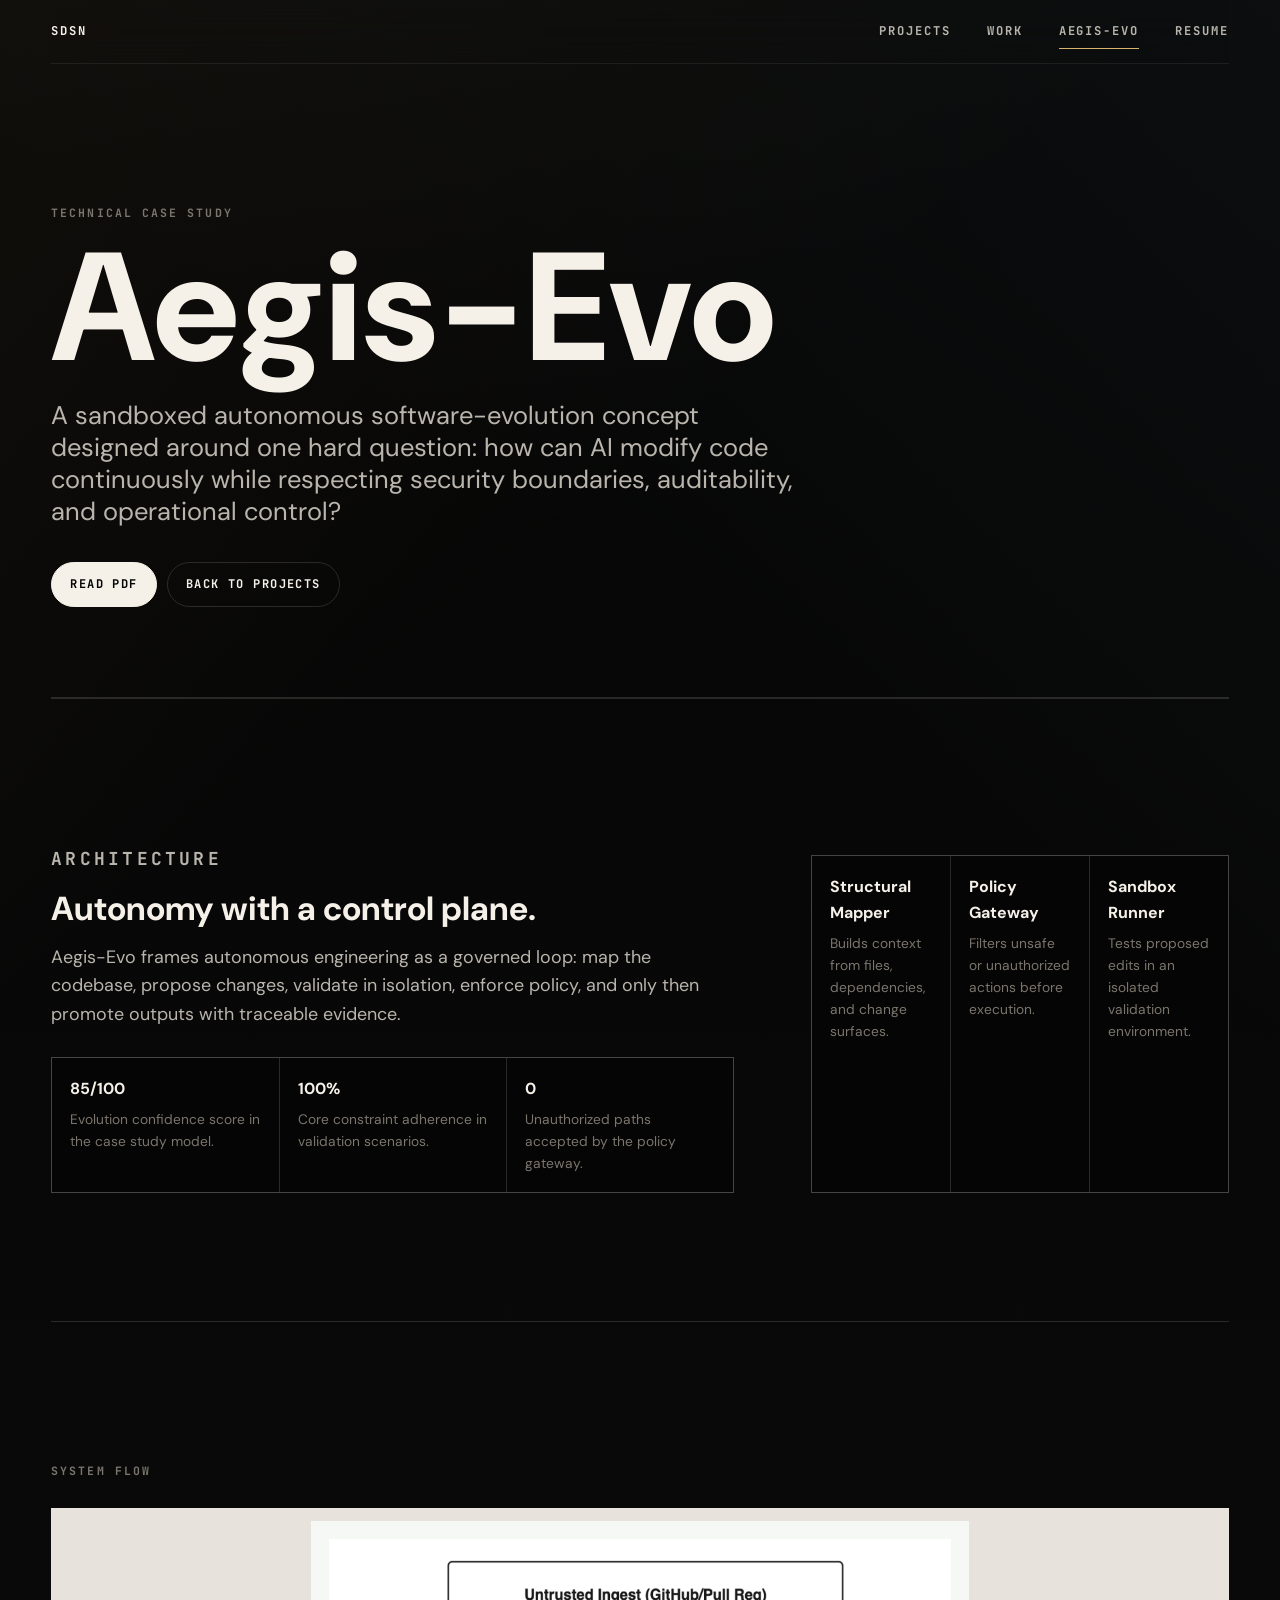
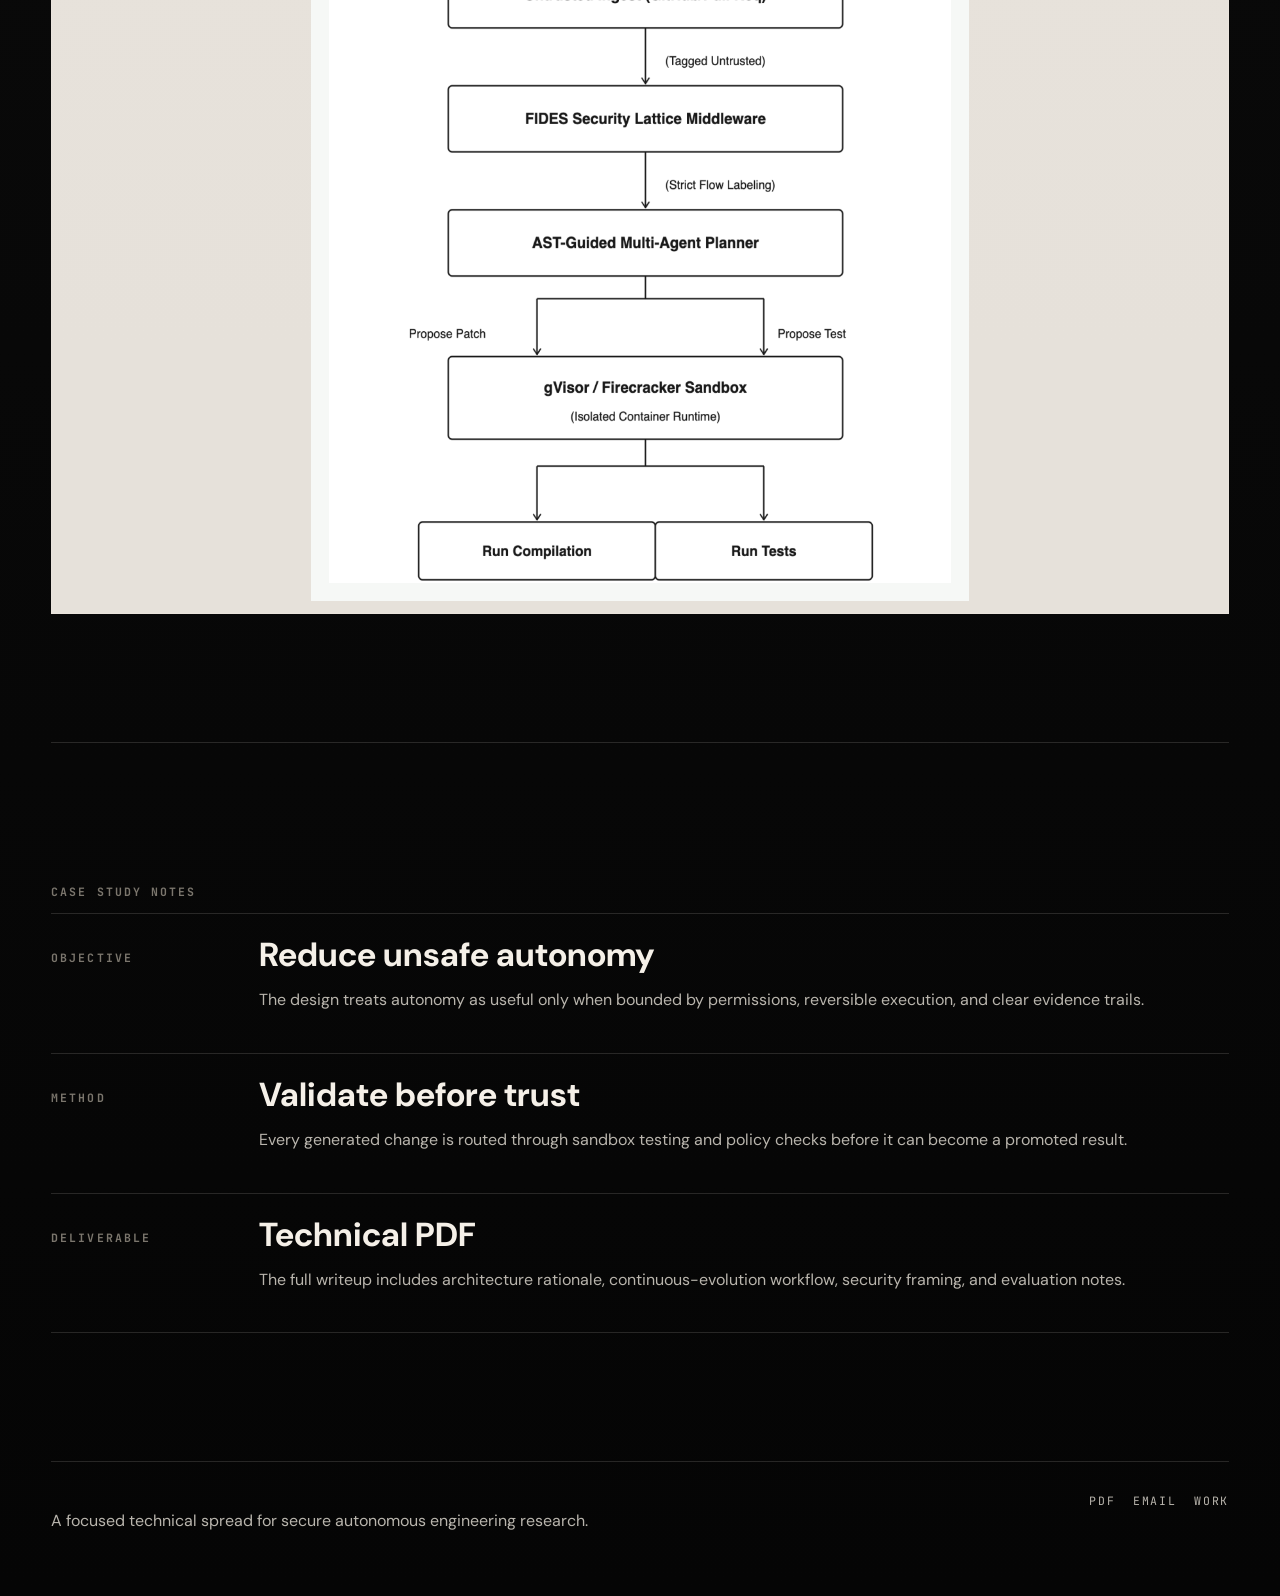
==== aegis-evo.html @ 5f1909ce "upgraded animations" ====
<!DOCTYPE html>
<html lang="en">
<head>
    <meta charset="UTF-8" />
    <meta name="viewport" content="width=device-width, initial-scale=1.0" />
    <title>Aegis-Evo | Sai Deepak Sharma Nadiminty</title>
    <meta name="description" content="Aegis-Evo technical case study by Sai Deepak Sharma Nadiminty." />
    <meta name="theme-color" content="#050505" />
    <link rel="preconnect" href="https://fonts.googleapis.com" />
    <link rel="preconnect" href="https://fonts.gstatic.com" crossorigin />
    <link href="https://fonts.googleapis.com/css2?family=DM+Sans:wght@400;500;600;700;800&amp;family=JetBrains+Mono:wght@400;600;700&amp;family=Playfair+Display:ital,wght@1,600&amp;display=swap" rel="stylesheet" />
    <link rel="stylesheet" href="styles.css?v=luxury-multipage-28" />
    <noscript>
        <style>
            .luxury-reveal,
            .luxury-reveal [data-stagger] > *,
            .luxury-reveal .flowchart img,
            .page-hero .eyebrow,
            .page-hero h1,
            .page-hero .lede,
            .page-hero .action-row,
            .page-hero .github-link {
                opacity: 1 !important;
                transform: none !important;
            }
        </style>
    </noscript>
</head>
<body data-page="aegis-evo">
    <a class="skip-link" href="#main">Skip to content</a>
    <header class="site-header">
        <a class="brand" href="index.html" aria-label="SDSN home">SDSN</a>
        <button class="nav-toggle" type="button" aria-label="Open navigation" aria-expanded="false"><span></span></button>
        <nav class="site-nav" aria-label="Primary navigation">
            <a href="work.html">Projects</a>
            <a href="profile.html">Work</a>
            <a href="aegis-evo.html">Aegis-Evo</a>
            <a href="resume_new.pdf">Resume</a>
        </nav>
    </header>

    <main id="main">
        <section class="page-hero luxury-reveal">
            <p class="eyebrow">Technical Case Study</p>
            <h1>Aegis-Evo</h1>
            <p class="lede">A sandboxed autonomous software-evolution concept designed around one hard question: how can AI modify code continuously while respecting security boundaries, auditability, and operational control?</p>
            <div class="action-row">
                <a class="button primary" href="aegis-evo-case-study.pdf">Read PDF</a>
                <a class="button" href="work.html">Back to Projects</a>
            </div>
        </section>

        <section class="page-section case-layout luxury-reveal">
            <div class="case-copy">
                <p class="section-kicker">Architecture</p>
                <h2>Autonomy with a control plane.</h2>
                <p>Aegis-Evo frames autonomous engineering as a governed loop: map the codebase, propose changes, validate in isolation, enforce policy, and only then promote outputs with traceable evidence.</p>
                <div class="metric-grid" aria-label="Case study metrics" data-stagger>
                    <div class="metric"><strong>85/100</strong><span>Evolution confidence score in the case study model.</span></div>
                    <div class="metric"><strong>100%</strong><span>Core constraint adherence in validation scenarios.</span></div>
                    <div class="metric"><strong>0</strong><span>Unauthorized paths accepted by the policy gateway.</span></div>
                </div>
            </div>
            <aside class="profile-grid" aria-label="Architecture modules" data-stagger>
                <div class="profile-card"><strong>Structural Mapper</strong><span>Builds context from files, dependencies, and change surfaces.</span></div>
                <div class="profile-card"><strong>Policy Gateway</strong><span>Filters unsafe or unauthorized actions before execution.</span></div>
                <div class="profile-card"><strong>Sandbox Runner</strong><span>Tests proposed edits in an isolated validation environment.</span></div>
            </aside>
        </section>

        <section class="page-section luxury-reveal" aria-labelledby="flow-heading">
            <p class="section-kicker" id="flow-heading">System Flow</p>
            <div class="flowchart">
                <img src="aegis-evo-flowchart.png" alt="Aegis-Evo architecture flowchart showing autonomous evolution and sandboxed security stages" loading="lazy" decoding="async" />
            </div>
        </section>

        <section class="page-section luxury-reveal">
            <p class="section-kicker">Case Study Notes</p>
            <div class="timeline" data-stagger>
                <article class="timeline-item">
                    <p class="meta">Objective</p>
                    <div>
                        <h3>Reduce unsafe autonomy</h3>
                        <p class="body-copy">The design treats autonomy as useful only when bounded by permissions, reversible execution, and clear evidence trails.</p>
                    </div>
                </article>
                <article class="timeline-item">
                    <p class="meta">Method</p>
                    <div>
                        <h3>Validate before trust</h3>
                        <p class="body-copy">Every generated change is routed through sandbox testing and policy checks before it can become a promoted result.</p>
                    </div>
                </article>
                <article class="timeline-item">
                    <p class="meta">Deliverable</p>
                    <div>
                        <h3>Technical PDF</h3>
                        <p class="body-copy">The full writeup includes architecture rationale, continuous-evolution workflow, security framing, and evaluation notes.</p>
                    </div>
                </article>
            </div>
        </section>
    </main>

    <footer class="site-footer luxury-reveal">
        <p>A focused technical spread for secure autonomous engineering research.</p>
        <div>
            <a href="aegis-evo-case-study.pdf">PDF</a>
            <a href="mailto:deepak.nadiminti@gmail.com">Email</a>
            <a href="profile.html">Work</a>
        </div>
    </footer>
    <script src="script.js?v=luxury-multipage-28"></script>
</body>
</html>
---- styles.css ----
:root {
    --black: #050505;
    --graphite: #151515;
    --graphite-2: #202020;
    --ivory: #f5f0e8;
    --platinum: #b9b5ad;
    --dim: #7b766d;
    --gold: #d7b56d;
    --blue: #8fb8c8;
    --line: rgba(245, 240, 232, 0.14);
    --line-soft: rgba(245, 240, 232, 0.08);
    --panel: rgba(245, 240, 232, 0.045);
    --max: 1240px;
    --serifless: "DM Sans", Inter, system-ui, -apple-system, BlinkMacSystemFont, "Segoe UI", sans-serif;
    --mono: "JetBrains Mono", "SFMono-Regular", Consolas, monospace;
    --quote: "Playfair Display", Georgia, "Times New Roman", serif;
    --ease-out: cubic-bezier(0.16, 1, 0.3, 1);
    --ease-inout: cubic-bezier(0.76, 0, 0.24, 1);
    --dur-fast: 0.2s;
    --dur-base: 0.45s;
    --dur-slow: 0.8s;
    --rise: 24px;
    --stagger: 70ms;
}

/* Cross-document page transitions: progressive enhancement, no delay elsewhere. */
@view-transition {
    navigation: auto;
}

@media (prefers-reduced-motion: no-preference) {
    ::view-transition-old(root) {
        animation: vt-out 0.16s ease both;
    }

    ::view-transition-new(root) {
        animation: vt-in 0.3s var(--ease-out) both;
    }

    .site-header {
        view-transition-name: site-header;
    }
}

@keyframes vt-out {
    to { opacity: 0; }
}

@keyframes vt-in {
    from { opacity: 0; transform: translateY(10px); }
    to { opacity: 1; transform: none; }
}

* {
    box-sizing: border-box;
}

html {
    scroll-behavior: smooth;
    background: var(--black);
}

body {
    margin: 0;
    min-height: 100vh;
    overflow-x: hidden;
    background:
        linear-gradient(140deg, rgba(215, 181, 109, 0.055) 0%, transparent 24%),
        linear-gradient(215deg, rgba(143, 184, 200, 0.05) 0%, transparent 26%),
        linear-gradient(180deg, #050505 0%, #090909 48%, #050505 100%);
    color: var(--ivory);
    font-family: var(--serifless);
    line-height: 1.6;
}

body::before {
    content: "";
    position: fixed;
    inset: 0;
    z-index: -1;
    background-image:
        repeating-linear-gradient(90deg, rgba(245, 240, 232, 0.018) 0 1px, transparent 1px 4px),
        repeating-linear-gradient(0deg, rgba(245, 240, 232, 0.012) 0 1px, transparent 1px 5px);
    opacity: 0.11;
    mix-blend-mode: screen;
}

a {
    color: inherit;
}

:focus-visible {
    outline: 1px solid rgba(215, 181, 109, 0.75);
    outline-offset: 3px;
}

img {
    display: block;
    max-width: 100%;
}

.home-copy,
.work-content,
.profile-copy,
.case-copy,
.minimal-list strong,
.home-note,
.lede,
.body-copy,
.project-summary {
    min-width: 0;
}

.skip-link {
    position: absolute;
    left: 24px;
    top: -80px;
    z-index: 20;
    padding: 10px 14px;
    border: 1px solid var(--line);
    background: var(--ivory);
    color: var(--black);
    text-decoration: none;
}

.skip-link:focus {
    top: 18px;
}

.intro {
    position: fixed;
    inset: 0;
    z-index: 100;
    display: grid;
    place-items: center;
    background: #030303;
    pointer-events: none;
    overflow: hidden;
    opacity: 1;
    clip-path: inset(0 0 0 0);
    transition: clip-path 0.82s var(--ease-inout), opacity 0.45s ease;
}

.intro::before {
    content: "";
    position: absolute;
    inset: 0;
    pointer-events: none;
    background:
        linear-gradient(90deg, transparent 0 18%, rgba(215, 181, 109, 0.08) 18.2%, transparent 18.5% 48%, rgba(245, 240, 232, 0.06) 48.2%, transparent 48.5%),
        linear-gradient(180deg, transparent, rgba(245, 240, 232, 0.035), transparent);
    transform: translateX(-18%);
    animation: intro-grid-scan 1.05s var(--ease-out) both;
}

body.intro-done .intro {
    clip-path: inset(0 0 100% 0);
    opacity: 0;
}

.intro-frame {
    display: grid;
    gap: 14px;
    place-items: center;
    width: min(560px, calc(100vw - 48px));
    padding: clamp(42px, 8vw, 78px);
    border: 1px solid rgba(245, 240, 232, 0.16);
    position: relative;
    opacity: 1;
    transform: translateY(0) scale(1);
    transition: opacity 0.45s ease, transform 0.65s var(--ease-out);
}

.intro-frame::before,
.intro-frame::after {
    content: "";
    position: absolute;
    inset: 18px;
    border: 1px solid rgba(215, 181, 109, 0.12);
}

.intro-frame::after {
    inset: auto 18px 18px;
    height: 1px;
    background: linear-gradient(90deg, transparent, var(--gold), transparent);
    animation: title-scan 0.8s ease forwards;
}

.intro-frame i {
    position: absolute;
    width: 7px;
    height: 7px;
    border: 1px solid rgba(215, 181, 109, 0.55);
    opacity: 0;
    animation: intro-tick 0.8s ease forwards;
}

.intro-frame i:nth-child(1) { left: 18px; top: 18px; animation-delay: 0.08s; }
.intro-frame i:nth-child(2) { right: 18px; top: 18px; animation-delay: 0.16s; }
.intro-frame i:nth-child(3) { right: 18px; bottom: 18px; animation-delay: 0.24s; }

.intro-frame span {
    font-family: var(--mono);
    font-size: clamp(3rem, 10vw, 7rem);
    font-weight: 700;
    letter-spacing: 0.24em;
    padding-left: 0.24em;
    line-height: 0.9;
    clip-path: inset(0 48% 0 48%);
    animation: title-open 0.75s var(--ease-out) forwards;
}

.intro-frame small {
    color: var(--dim);
    font-family: var(--mono);
    font-size: 0.68rem;
    letter-spacing: 0.22em;
}

@keyframes title-open {
    to { clip-path: inset(0 0 0 0); }
}

@keyframes title-scan {
    from { transform: scaleX(0); opacity: 0; }
    to { transform: scaleX(1); opacity: 1; }
}

@keyframes intro-grid-scan {
    from { opacity: 0; transform: translateX(-18%); }
    to { opacity: 1; transform: translateX(0); }
}

@keyframes intro-tick {
    0% { opacity: 0; transform: scale(0.5); }
    35%, 80% { opacity: 1; transform: scale(1); }
    100% { opacity: 0.38; }
}

.site-header {
    position: sticky;
    top: 0;
    z-index: 30;
    display: flex;
    align-items: center;
    justify-content: space-between;
    width: min(100% - 8vw, var(--max));
    margin: 0 auto;
    padding: 22px 0;
    border-bottom: 1px solid var(--line-soft);
    backdrop-filter: blur(18px);
}

.brand,
.site-nav a,
.nav-toggle {
    font-family: var(--mono);
    font-size: 0.76rem;
    font-weight: 700;
    letter-spacing: 0.16em;
    text-transform: uppercase;
    text-decoration: none;
}

.brand {
    color: var(--ivory);
}

.site-nav {
    display: flex;
    gap: clamp(18px, 3vw, 36px);
    align-items: center;
}

.site-nav a {
    color: var(--platinum);
    position: relative;
}

.site-nav a::after {
    content: "";
    position: absolute;
    left: 0;
    bottom: -8px;
    width: 0;
    height: 1px;
    background: var(--gold);
    transition: width 0.28s ease;
}

.site-nav a:hover::after,
.site-nav a[aria-current="page"]::after {
    width: 100%;
}

.nav-toggle {
    display: none;
    width: 42px;
    height: 42px;
    border: 1px solid var(--line);
    border-radius: 999px;
    background: transparent;
    color: var(--ivory);
}

.nav-toggle span,
.nav-toggle span::before,
.nav-toggle span::after {
    display: block;
    width: 16px;
    height: 1px;
    margin: 0 auto;
    background: currentColor;
    content: "";
    transition: transform 0.24s ease;
}

.nav-toggle span::before {
    transform: translateY(-6px);
}

.nav-toggle span::after {
    transform: translateY(5px);
}

body.nav-open .nav-toggle span {
    background: transparent;
}

body.nav-open .nav-toggle span::before {
    transform: rotate(45deg);
}

body.nav-open .nav-toggle span::after {
    transform: rotate(-45deg);
}

main {
    width: min(100% - 8vw, var(--max));
    margin: 0 auto;
}

.home-hero {
    min-height: calc(100vh - 88px);
    display: grid;
    grid-template-columns: minmax(0, 0.94fr) minmax(280px, 0.36fr);
    gap: clamp(42px, 8vw, 118px);
    align-items: center;
    padding: clamp(48px, 7vw, 96px) 0 clamp(58px, 8vw, 108px);
}

.eyebrow,
.section-kicker,
.meta,
.project-number,
.mini-label {
    color: var(--dim);
    font-family: var(--mono);
    font-size: 0.72rem;
    font-weight: 700;
    letter-spacing: 0.18em;
    text-transform: uppercase;
}

.home-copy h1,
.page-hero h1,
.section-heading h2,
.case-title {
    margin: 0;
    color: var(--ivory);
    font-weight: 800;
    letter-spacing: 0;
    line-height: 0.82;
}

.home-copy h1 {
    margin-top: clamp(24px, 4vw, 46px);
    font-size: clamp(4rem, 7.2vw, 6.75rem);
    max-width: 820px;
    overflow-wrap: normal;
    position: relative;
}

.home-copy h1 span {
    display: block;
}

.home-copy h1 .name-primary {
    color: var(--ivory);
}

.home-copy h1 .name-secondary {
    color: rgba(245, 240, 232, 0.72);
}

.home-copy h1::after {
    content: "";
    position: absolute;
    left: 0;
    bottom: -18px;
    width: min(220px, 42%);
    height: 1px;
    background: linear-gradient(90deg, var(--gold), transparent);
    transform: scaleX(0);
    transform-origin: left;
}

.home-position {
    max-width: 660px;
    margin: clamp(32px, 4vw, 48px) 0 0;
    color: var(--ivory);
    font-size: clamp(1.35rem, 2.3vw, 2.25rem);
    line-height: 1.12;
    letter-spacing: 0;
}

.signal-strip {
    width: min(100%, 680px);
    display: grid;
    grid-template-columns: repeat(3, minmax(0, 1fr));
    gap: 1px;
    margin-top: clamp(22px, 3vw, 32px);
    border: 1px solid var(--line);
    background: var(--line);
}

.signal-strip span {
    min-height: 52px;
    display: flex;
    align-items: center;
    padding: 13px 15px;
    color: var(--platinum);
    background: rgba(5, 5, 5, 0.84);
    font-family: var(--mono);
    font-size: 0.66rem;
    font-weight: 700;
    letter-spacing: 0.1em;
    line-height: 1.35;
    text-transform: uppercase;
}

.home-note,
.lede,
.body-copy,
.site-footer p,
.project-summary,
.profile-copy p,
.case-copy p {
    color: var(--platinum);
}

.home-note {
    max-width: 620px;
    margin-top: 22px;
    font-size: 1.03rem;
    line-height: 1.75;
}

.action-row {
    display: flex;
    flex-wrap: wrap;
    gap: 10px;
    margin-top: 34px;
}

.button {
    min-height: 44px;
    display: inline-flex;
    align-items: center;
    justify-content: center;
    padding: 12px 18px;
    border: 1px solid var(--line);
    border-radius: 999px;
    color: var(--ivory);
    background: transparent;
    font-family: var(--mono);
    font-size: 0.75rem;
    font-weight: 700;
    letter-spacing: 0.12em;
    text-decoration: none;
    text-transform: uppercase;
    position: relative;
    overflow: hidden;
    transition: transform 0.24s ease, border-color 0.24s ease, background 0.24s ease;
}

.button::before {
    content: "";
    position: absolute;
    inset: 0;
    background: linear-gradient(110deg, transparent 14%, rgba(245, 240, 232, 0.18), transparent 86%);
    transform: translateX(-120%);
    transition: transform 0.55s ease;
}

.button:hover::before {
    transform: translateX(120%);
}

.button:hover {
    transform: translateY(-2px);
    border-color: rgba(215, 181, 109, 0.52);
}

.button.primary {
    background: var(--ivory);
    border-color: var(--ivory);
    color: var(--black);
}

.button.ghost {
    color: var(--gold);
}

.github-link {
    width: max-content;
    min-height: 48px;
    display: inline-flex;
    align-items: center;
    gap: 12px;
    margin-top: 34px;
    padding: 10px 16px 10px 10px;
    border: 1px solid var(--line);
    border-radius: 999px;
    color: var(--ivory);
    background: rgba(245, 240, 232, 0.018);
    font-family: var(--mono);
    font-size: 0.72rem;
    font-weight: 700;
    letter-spacing: 0.14em;
    text-decoration: none;
    text-transform: uppercase;
    transition: border-color 0.28s ease, background 0.28s ease, transform 0.28s ease;
}

.github-link:hover,
.github-link:focus-visible {
    border-color: rgba(215, 181, 109, 0.52);
    background: rgba(245, 240, 232, 0.045);
    transform: translateY(-2px);
}

.github-icon {
    width: 28px;
    height: 28px;
    display: inline-grid;
    place-items: center;
    flex: 0 0 28px;
    border: 1px solid rgba(245, 240, 232, 0.22);
    border-radius: 999px;
    color: var(--ivory);
    background: rgba(5, 5, 5, 0.72);
}

.github-icon.small {
    width: 19px;
    height: 19px;
    flex-basis: 19px;
    border: 0;
    background: transparent;
}

.github-icon svg {
    width: 16px;
    height: 16px;
    fill: currentColor;
}

.github-icon.small svg {
    width: 17px;
    height: 17px;
}

.github-icon-link {
    width: 44px;
    height: 44px;
    display: inline-grid;
    place-items: center;
    border: 1px solid var(--line);
    border-radius: 999px;
    color: var(--ivory);
    background: rgba(245, 240, 232, 0.018);
    text-decoration: none;
    transition: border-color 0.28s ease, background 0.28s ease, transform 0.28s ease;
}

.github-icon-link:hover,
.github-icon-link:focus-visible {
    border-color: rgba(215, 181, 109, 0.52);
    background: rgba(245, 240, 232, 0.045);
    transform: translateY(-2px);
}

.github-icon-link svg {
    width: 19px;
    height: 19px;
    fill: currentColor;
}

.home-media {
    display: grid;
    align-content: center;
    justify-self: end;
    width: min(100%, 390px);
}

.home-portrait {
    margin: 0;
    position: relative;
    border: 1px solid var(--line);
    background: var(--graphite);
    box-shadow: 0 22px 70px rgba(0, 0, 0, 0.24);
    overflow: hidden;
    transform: translateZ(0);
    transition: transform 0.75s var(--ease-out), border-color 0.32s ease;
}

.home-portrait img {
    width: 100%;
    aspect-ratio: 4 / 4.85;
    object-fit: cover;
    object-position: center 18%;
    filter: grayscale(0.38) saturate(0.68) contrast(1.02) brightness(0.92);
    transform: scale(1.025);
    transition: transform 1.2s var(--ease-out), filter 0.8s ease;
}

.home-portrait:hover {
    transform: translateY(-2px);
    border-color: rgba(245, 240, 232, 0.24);
}

.home-portrait:hover img {
    transform: scale(1.055);
    filter: grayscale(0.22) saturate(0.78) contrast(1.02) brightness(0.96);
}

.scroll-cue {
    display: inline-flex;
    align-items: center;
    gap: 12px;
    width: max-content;
    margin-top: 34px;
    color: var(--dim);
    font-family: var(--mono);
    font-size: 0.68rem;
    font-weight: 700;
    letter-spacing: 0.16em;
    text-decoration: none;
    text-transform: uppercase;
    transition: color 0.24s ease;
}

.scroll-cue span {
    width: 34px;
    height: 1px;
    background: linear-gradient(90deg, var(--gold), transparent);
    transform-origin: left;
    animation: scroll-pulse 1.9s ease-in-out infinite;
}

.scroll-cue:hover {
    color: var(--gold);
}

@keyframes scroll-pulse {
    0%, 100% { transform: scaleX(0.45); opacity: 0.45; }
    50% { transform: scaleX(1); opacity: 1; }
}

.home-overview,
.skill-ribbon,
.credential-strip,
.page-section {
    padding: clamp(72px, 10vw, 140px) 0;
    border-top: 1px solid var(--line);
}

.skill-ribbon {
    display: grid;
    gap: 14px;
    overflow: hidden;
}

.ribbon-heading {
    display: flex;
    align-items: end;
    justify-content: space-between;
    gap: 24px;
}

.ribbon-heading strong {
    max-width: 520px;
    color: var(--ivory);
    font-size: clamp(1.35rem, 2.4vw, 2.4rem);
    line-height: 1.02;
    font-weight: 800;
}

.ribbon-heading + .skill-marquee {
    margin-top: 14px;
}

.skill-marquee {
    width: 100%;
    overflow: hidden;
    border-block: 1px solid var(--line);
    background: rgba(245, 240, 232, 0.025);
    mask-image: linear-gradient(90deg, transparent, #000 10%, #000 90%, transparent);
}

.skill-marquee.reverse {
    background: rgba(245, 240, 232, 0.014);
}

.skill-track {
    display: flex;
    width: max-content;
    gap: 10px;
    padding: 14px 0;
    animation: skill-scroll 72s linear infinite;
}

.skill-marquee.reverse .skill-track {
    animation-name: skill-scroll-reverse;
    animation-duration: 78s;
}

.skill-marquee:hover .skill-track,
.skill-marquee:focus-within .skill-track {
    animation-play-state: paused;
}

.skill-track span {
    display: inline-flex;
    align-items: center;
    min-height: 38px;
    padding: 9px 14px;
    border: 1px solid rgba(245, 240, 232, 0.14);
    border-radius: 999px;
    color: var(--ivory);
    background: rgba(5, 5, 5, 0.72);
    font-family: var(--mono);
    font-size: 0.72rem;
    font-weight: 700;
    letter-spacing: 0.1em;
    text-transform: uppercase;
    white-space: nowrap;
}

@keyframes skill-scroll {
    to { transform: translateX(-50%); }
}

@keyframes skill-scroll-reverse {
    from { transform: translateX(-50%); }
    to { transform: translateX(0); }
}

.home-overview {
    display: grid;
    grid-template-columns: minmax(260px, 0.52fr) minmax(0, 1fr);
    gap: clamp(32px, 6vw, 88px);
    align-items: start;
}

.home-overview h2 {
    max-width: 520px;
    margin: 18px 0 0;
    color: var(--ivory);
    font-size: clamp(2.3rem, 4.4vw, 5.4rem);
    line-height: 0.92;
    letter-spacing: 0;
}

.overview-grid {
    display: grid;
    grid-template-columns: repeat(3, minmax(0, 1fr));
    border: 1px solid var(--line);
    background: var(--line);
    gap: 1px;
}

.overview-grid article {
    min-height: 220px;
    display: grid;
    align-content: space-between;
    gap: 24px;
    padding: clamp(18px, 3vw, 28px);
    background: rgba(5, 5, 5, 0.88);
}

.overview-grid span {
    color: var(--gold);
    font-family: var(--mono);
    font-size: 0.72rem;
    font-weight: 700;
    letter-spacing: 0.16em;
}

.overview-grid strong {
    display: block;
    color: var(--ivory);
    font-size: clamp(1.2rem, 2vw, 1.75rem);
    line-height: 1;
}

.overview-grid p {
    margin: 10px 0 0;
    color: var(--platinum);
    font-size: 0.95rem;
}

.section-quote {
    grid-column: 1 / -1;
    margin: clamp(22px, 4vw, 44px) 0 0;
    padding-top: clamp(18px, 3vw, 30px);
    border-top: 1px solid var(--line-soft);
    text-align: center;
}

.section-quote blockquote {
    margin: 0 auto;
    max-width: 820px;
    color: var(--ivory);
    font-family: var(--quote);
    font-size: clamp(1.45rem, 2.35vw, 2.65rem);
    font-style: italic;
    font-weight: 600;
    line-height: 1.05;
}

.section-quote blockquote::before,
.section-quote blockquote::after {
    color: var(--gold);
}

.section-quote blockquote::before {
    content: open-quote;
}

.section-quote blockquote::after {
    content: close-quote;
}

.credential-strip {
    display: grid;
    gap: 28px;
    overflow: hidden;
}

.credential-marquee {
    overflow: hidden;
    border-block: 1px solid var(--line);
    background: rgba(245, 240, 232, 0.018);
    mask-image: linear-gradient(90deg, transparent, #000 9%, #000 91%, transparent);
}

.credential-track {
    display: flex;
    width: max-content;
    gap: 12px;
    padding: 18px 0;
    animation: credential-scroll 60s linear infinite;
}

.credential-marquee:hover .credential-track,
.credential-marquee:focus-within .credential-track {
    animation-play-state: paused;
}

.credential-card {
    min-width: clamp(300px, 32vw, 460px);
    min-height: 116px;
    display: flex;
    align-items: center;
    gap: 18px;
    padding: 22px;
    border: 1px solid rgba(245, 240, 232, 0.14);
    color: var(--ivory);
    background: rgba(5, 5, 5, 0.72);
    text-decoration: none;
    cursor: pointer;
    transition: transform 0.28s ease, border-color 0.28s ease, background 0.28s ease;
}

.credential-card:hover,
.credential-card:focus-visible {
    transform: translateY(-2px);
    border-color: rgba(245, 240, 232, 0.34);
    background: rgba(245, 240, 232, 0.045);
}

.credential-card strong,
.credential-card em,
.credential-card b {
    display: block;
}

.credential-card strong {
    color: var(--ivory);
    font-size: 1.05rem;
    line-height: 1.1;
}

.credential-card em {
    margin-top: 8px;
    color: var(--dim);
    font-family: var(--mono);
    font-size: 0.68rem;
    font-style: normal;
    font-weight: 700;
    letter-spacing: 0.14em;
    text-transform: uppercase;
}

.credential-card b {
    width: max-content;
    margin-top: 14px;
    padding-bottom: 4px;
    border-bottom: 1px solid rgba(215, 181, 109, 0.6);
    color: var(--gold);
    font-family: var(--mono);
    font-size: 0.66rem;
    font-weight: 700;
    letter-spacing: 0.14em;
    text-transform: uppercase;
}

.closing-quote {
    padding: clamp(62px, 9vw, 118px) 0;
    border-top: 1px solid var(--line);
    text-align: center;
}

.closing-quote blockquote {
    margin: 0 auto;
    max-width: 760px;
    color: var(--ivory);
    font-family: var(--quote);
    font-size: clamp(1.55rem, 3.2vw, 3.25rem);
    font-style: italic;
    font-weight: 600;
    line-height: 1.05;
}

.closing-quote blockquote::before,
.closing-quote blockquote::after {
    color: var(--gold);
}

.closing-quote blockquote::before {
    content: open-quote;
}

.closing-quote blockquote::after {
    content: close-quote;
}

.certification-grid {
    display: grid;
    grid-template-columns: repeat(4, minmax(0, 1fr));
    gap: 1px;
    border: 1px solid var(--line);
    background: var(--line);
}

.cert-card {
    min-height: 178px;
    display: grid;
    align-content: space-between;
    gap: 22px;
    padding: clamp(18px, 2.5vw, 28px);
    color: var(--ivory);
    background: var(--black);
    text-decoration: none;
    transition: background 0.3s ease, transform 0.3s ease;
}

.cert-card:hover,
.cert-card:focus-visible {
    background: rgba(245, 240, 232, 0.045);
    transform: translateY(-2px);
}

.cert-card strong,
.cert-card em {
    display: block;
}

.cert-card strong {
    color: var(--ivory);
    font-size: clamp(1rem, 1.35vw, 1.22rem);
    line-height: 1.12;
}

.cert-card em {
    margin-top: 12px;
    color: var(--dim);
    font-family: var(--mono);
    font-size: 0.62rem;
    font-style: normal;
    font-weight: 700;
    letter-spacing: 0.12em;
    line-height: 1.5;
    text-transform: uppercase;
}

.logo-mark {
    width: 42px;
    height: 42px;
    flex: 0 0 42px;
    display: grid;
    place-items: center;
    border: 1px solid rgba(245, 240, 232, 0.34);
    color: var(--ivory);
}

.microsoft-mark {
    grid-template-columns: repeat(2, 1fr);
    gap: 3px;
    padding: 8px;
}

.microsoft-mark i {
    display: block;
    width: 100%;
    height: 100%;
    background: var(--ivory);
    opacity: 0.92;
}

.anthropic-mark {
    font-family: var(--quote);
    font-size: 1.55rem;
    font-style: italic;
    font-weight: 600;
}

@keyframes credential-scroll {
    to { transform: translateX(-50%); }
}

.minimal-list {
    margin-top: 26px;
}

.minimal-list a,
.detail-link {
    display: grid;
    grid-template-columns: 70px minmax(0, 1fr) auto;
    gap: 18px;
    align-items: baseline;
    padding: 20px 0;
    border-bottom: 1px solid var(--line-soft);
    text-decoration: none;
}

.minimal-list span,
.minimal-list em {
    color: var(--dim);
    font-family: var(--mono);
    font-size: 0.74rem;
    font-style: normal;
    letter-spacing: 0.12em;
}

.minimal-list strong {
    color: var(--ivory);
    font-size: clamp(1.3rem, 3vw, 2.8rem);
    line-height: 1;
    letter-spacing: 0;
}

.minimal-list a:hover strong {
    color: var(--gold);
}

.site-footer {
    width: min(100% - 8vw, var(--max));
    margin: 0 auto;
    display: flex;
    justify-content: space-between;
    gap: 24px;
    padding: 30px 0 46px;
    border-top: 1px solid var(--line);
}

.site-footer div {
    display: flex;
    gap: 18px;
}

.site-footer a {
    color: var(--platinum);
    font-family: var(--mono);
    font-size: 0.72rem;
    letter-spacing: 0.14em;
    text-transform: uppercase;
    text-decoration: none;
    position: relative;
    transition: color var(--dur-fast) ease;
}

.site-footer a::after {
    content: "";
    position: absolute;
    left: 0;
    bottom: -6px;
    width: 100%;
    height: 1px;
    background: var(--gold);
    transform: scaleX(0);
    transform-origin: left;
    transition: transform var(--dur-fast) var(--ease-out);
}

.site-footer a:hover::after,
.site-footer a:focus-visible::after {
    transform: scaleX(1);
}

.site-footer a.footer-github {
    display: inline-flex;
    align-items: center;
    gap: 7px;
}

.site-footer a:hover {
    color: var(--gold);
}

.page-hero {
    padding: clamp(76px, 10vw, 150px) 0 clamp(46px, 7vw, 96px);
    border-bottom: 1px solid var(--line);
}

.page-hero h1 {
    margin-top: 24px;
    font-size: clamp(4rem, 12vw, 12rem);
}

.lede {
    max-width: 760px;
    margin-top: 28px;
    font-size: clamp(1.15rem, 2vw, 1.8rem);
    line-height: 1.25;
    letter-spacing: 0;
}

.work-list {
    display: grid;
    gap: clamp(40px, 7vw, 92px);
}

.work-item {
    display: grid;
    grid-template-columns: minmax(280px, 0.75fr) minmax(0, 1fr);
    gap: clamp(26px, 5vw, 72px);
    padding-bottom: clamp(40px, 7vw, 80px);
    border-bottom: 1px solid var(--line);
    min-height: 520px;
    align-items: stretch;
}

.work-item.compact {
    grid-template-columns: minmax(280px, 0.75fr) minmax(0, 1fr);
}

.image-frame {
    position: relative;
    overflow: hidden;
    border: 1px solid var(--line);
    background: var(--graphite);
    min-height: 420px;
    height: 100%;
}

.image-frame img {
    width: 100%;
    height: 100%;
    min-height: 420px;
    object-fit: cover;
    filter: grayscale(0.08) saturate(0.92) contrast(1.04);
    transition: transform 0.8s var(--ease-out), filter 0.8s ease;
}

.work-item:hover .image-frame img,
.work-item:focus-within .image-frame img {
    transform: scale(1.03);
    filter: grayscale(0) saturate(1) contrast(1.06);
}

.work-content h2 {
    margin: 14px 0 0;
    color: var(--ivory);
    font-size: clamp(2rem, 5vw, 5.3rem);
    line-height: 0.9;
    letter-spacing: 0;
    position: relative;
    width: max-content;
    max-width: 100%;
    padding-bottom: 0.14em;
}

.work-content h2::after {
    content: "";
    position: absolute;
    left: 0;
    bottom: 0;
    width: min(180px, 60%);
    height: 1px;
    background: linear-gradient(90deg, var(--gold), transparent);
    transform: scaleX(0);
    transform-origin: left;
    transition: transform var(--dur-base) var(--ease-out);
}

.work-item:hover .work-content h2::after,
.work-item:focus-within .work-content h2::after {
    transform: scaleX(1);
}

.work-item .chip {
    transition: border-color var(--dur-fast) ease, color var(--dur-fast) ease;
}

.work-item:hover .chip,
.work-item:focus-within .chip {
    border-color: rgba(245, 240, 232, 0.3);
    color: var(--ivory);
}

.work-content {
    display: grid;
    align-content: center;
}

.project-summary {
    max-width: 740px;
    margin-top: 20px;
}

.proof-grid,
.profile-grid,
.metric-grid,
.capability-grid {
    display: grid;
    grid-template-columns: repeat(3, minmax(0, 1fr));
    gap: 1px;
    margin-top: 28px;
    border: 1px solid var(--line);
    background: var(--line);
}

.capability-grid {
    grid-template-columns: repeat(4, minmax(0, 1fr));
}

.section-heading-row {
    display: flex;
    align-items: end;
    justify-content: space-between;
    gap: 24px;
    margin-bottom: clamp(28px, 5vw, 56px);
}

.section-heading-row p:last-child {
    max-width: 520px;
    margin: 0;
    color: var(--platinum);
    font-size: clamp(1rem, 1.5vw, 1.2rem);
}

.experience-grid {
    display: grid;
    grid-template-columns: repeat(3, minmax(0, 1fr));
    gap: 1px;
    border: 1px solid var(--line);
    background: var(--line);
}

.experience-panel {
    min-height: 580px;
    display: grid;
    grid-template-rows: 92px minmax(142px, auto) 1fr auto;
    align-content: stretch;
    gap: 22px;
    padding: clamp(24px, 4vw, 42px);
    background:
        linear-gradient(145deg, rgba(245, 240, 232, 0.035), transparent 42%),
        var(--black);
    transition: transform 0.35s ease, background 0.35s ease;
}

.experience-panel:hover {
    transform: translateY(-2px);
    background:
        linear-gradient(145deg, rgba(245, 240, 232, 0.055), transparent 48%),
        var(--black);
}

.experience-brand {
    display: flex;
    align-items: start;
    justify-content: space-between;
    gap: 18px;
    min-height: 92px;
}

.experience-brand .meta {
    margin: 0;
    text-align: right;
    white-space: nowrap;
}

.experience-brand div {
    display: grid;
    justify-items: end;
    gap: 8px;
}

.experience-brand div span {
    padding: 7px 10px;
    border: 1px solid var(--line);
    color: var(--platinum);
    font-family: var(--mono);
    font-size: 0.66rem;
    font-weight: 700;
    letter-spacing: 0.14em;
    text-transform: uppercase;
}

.org-mark {
    width: 58px;
    height: 58px;
    display: grid;
    place-items: center;
    border: 1px solid var(--line);
    color: var(--ivory);
    background: rgba(245, 240, 232, 0.035);
    font-family: var(--mono);
    font-size: 0.78rem;
    font-weight: 800;
    letter-spacing: 0.12em;
    text-transform: uppercase;
    box-shadow: inset 0 0 0 1px rgba(5, 5, 5, 0.72);
}

.org-mark-wipro {
    font-size: 1.15rem;
    letter-spacing: 0;
}

.org-mark-research {
    border-radius: 999px;
}

.experience-title-row {
    display: grid;
    gap: 14px;
    align-items: start;
    min-height: 142px;
}

.experience-panel h2 {
    margin: 0;
    color: var(--ivory);
    font-size: clamp(1.55rem, 2.35vw, 2.9rem);
    line-height: 0.98;
    letter-spacing: 0;
}

.experience-company {
    margin: 12px 0 0;
    color: var(--platinum);
    font-size: clamp(1.05rem, 1.5vw, 1.25rem);
}

.experience-panel ul {
    display: grid;
    gap: 14px;
    margin: 0;
    padding: 0;
    list-style: none;
}

.experience-panel li {
    position: relative;
    padding-left: 22px;
    color: var(--platinum);
    line-height: 1.55;
}

.experience-panel li::before {
    content: "";
    position: absolute;
    left: 0;
    top: 0.72em;
    width: 7px;
    height: 1px;
    background: var(--gold);
}

.proof,
.profile-card,
.metric,
.capability {
    padding: 18px;
    background: var(--black);
}

.capability {
    position: relative;
    overflow: hidden;
    transition: background 0.28s ease, transform 0.28s ease;
}

.capability::after {
    content: "";
    position: absolute;
    inset: 0;
    background: linear-gradient(110deg, transparent 12%, rgba(245, 240, 232, 0.06), transparent 88%);
    transform: translateX(-120%);
    transition: transform 0.7s var(--ease-out);
}

.capability:hover {
    background: rgba(245, 240, 232, 0.035);
    transform: translateY(-2px);
}

.capability:hover::after {
    transform: translateX(120%);
}

.proof strong,
.profile-card strong,
.metric strong,
.capability strong {
    display: block;
    color: var(--ivory);
    font-size: 1rem;
}

.proof span,
.profile-card span,
.metric span,
.capability span {
    display: block;
    margin-top: 7px;
    color: var(--dim);
    font-size: 0.86rem;
}

.tool-row {
    display: flex;
    flex-wrap: wrap;
    gap: 8px;
    margin-top: 22px;
}

.chip {
    padding: 7px 10px;
    border: 1px solid var(--line);
    border-radius: 999px;
    color: var(--platinum);
    font-family: var(--mono);
    font-size: 0.68rem;
    letter-spacing: 0.08em;
    text-transform: uppercase;
}

.profile-layout,
.case-layout {
    display: grid;
    grid-template-columns: minmax(0, 0.9fr) minmax(300px, 0.55fr);
    gap: clamp(34px, 6vw, 90px);
}

.profile-copy p,
.case-copy p {
    max-width: 760px;
    font-size: clamp(1.04rem, 1.4vw, 1.22rem);
}

.timeline {
    display: grid;
    gap: 0;
    border-top: 1px solid var(--line);
}

.timeline-item {
    display: grid;
    grid-template-columns: 180px minmax(0, 1fr);
    gap: 28px;
    padding: 24px 0;
    border-bottom: 1px solid var(--line);
}

.timeline-item h3,
.case-copy h2 {
    margin: 0;
    color: var(--ivory);
    font-size: clamp(1.4rem, 2.6vw, 2.4rem);
    line-height: 1;
    letter-spacing: 0;
}

.case-title {
    font-size: clamp(3rem, 8vw, 8rem);
}

.flowchart {
    margin-top: 28px;
    padding: 12px;
    border: 1px solid var(--line);
    background: rgba(245, 240, 232, 0.94);
}

.flowchart img {
    width: 100%;
    max-height: 680px;
    object-fit: contain;
}

.luxury-reveal {
    opacity: 0;
    transform: translateY(var(--rise));
    transition: opacity var(--dur-slow) var(--ease-out), transform var(--dur-slow) var(--ease-out);
}

.luxury-reveal.is-visible {
    opacity: 1;
    transform: translateY(0);
}

/* Child cascade: containers marked data-stagger reveal their cells one step apart.
   Animations (not transitions) so hover transitions stay delay-free afterwards. */
.luxury-reveal:not(.is-visible) [data-stagger] > * {
    opacity: 0;
}

.luxury-reveal.is-visible [data-stagger] > * {
    animation: child-rise var(--dur-base) var(--ease-out) backwards;
}

.luxury-reveal.is-visible [data-stagger] > :nth-child(1) { animation-delay: calc(var(--stagger) * 1); }
.luxury-reveal.is-visible [data-stagger] > :nth-child(2) { animation-delay: calc(var(--stagger) * 2); }
.luxury-reveal.is-visible [data-stagger] > :nth-child(3) { animation-delay: calc(var(--stagger) * 3); }
.luxury-reveal.is-visible [data-stagger] > :nth-child(4) { animation-delay: calc(var(--stagger) * 4); }
.luxury-reveal.is-visible [data-stagger] > :nth-child(5) { animation-delay: calc(var(--stagger) * 5); }
.luxury-reveal.is-visible [data-stagger] > :nth-child(n + 6) { animation-delay: calc(var(--stagger) * 6); }

@keyframes child-rise {
    from {
        opacity: 0;
        transform: translateY(14px);
    }
    to {
        opacity: 1;
        transform: translateY(0);
    }
}

/* Media settle: images ease from a gentle overscale inside their clipped frames. */
.luxury-reveal.is-visible .image-frame img {
    animation: img-settle 1.1s var(--ease-out) backwards;
}

@keyframes img-settle {
    from { transform: scale(1.06); }
    to { transform: scale(1); }
}

/* Flowchart wipe reveal (Aegis-Evo). */
.luxury-reveal.is-visible .flowchart img {
    animation: chart-wipe 0.9s var(--ease-out) 0.15s backwards;
}

@keyframes chart-wipe {
    from {
        opacity: 0;
        clip-path: inset(0 100% 0 0);
    }
    to {
        opacity: 1;
        clip-path: inset(0 0 0 0);
    }
}

body.home-page:not(.intro-done) .home-hero .eyebrow,
body.home-page:not(.intro-done) .home-hero h1,
body.home-page:not(.intro-done) .home-hero .home-position,
body.home-page:not(.intro-done) .home-hero .signal-strip,
body.home-page:not(.intro-done) .home-hero .home-note,
body.home-page:not(.intro-done) .home-hero .action-row,
body.home-page:not(.intro-done) .home-hero .scroll-cue,
body.home-page:not(.intro-done) .home-hero .home-media {
    opacity: 0;
}

body.intro-done .home-hero.is-visible .eyebrow,
body.intro-done .home-hero.is-visible h1,
body.intro-done .home-hero.is-visible .home-position,
body.intro-done .home-hero.is-visible .signal-strip,
body.intro-done .home-hero.is-visible .home-note,
body.intro-done .home-hero.is-visible .action-row,
body.intro-done .home-hero.is-visible .scroll-cue,
body.intro-done .home-hero.is-visible .home-media {
    animation: hero-rise 0.9s var(--ease-out) both;
}

body.intro-done .home-hero.is-visible h1 { animation-delay: 0.06s; }
body.intro-done .home-hero.is-visible .home-position { animation-delay: 0.16s; }
body.intro-done .home-hero.is-visible .signal-strip { animation-delay: 0.24s; }
body.intro-done .home-hero.is-visible .home-note { animation-delay: 0.3s; }
body.intro-done .home-hero.is-visible .action-row { animation-delay: 0.38s; }
body.intro-done .home-hero.is-visible .scroll-cue { animation-delay: 0.46s; }
body.intro-done .home-hero.is-visible .home-media { animation-delay: 0.2s; }

body.intro-done .home-hero.is-visible .home-portrait img {
    animation: portrait-settle 1.35s var(--ease-out) 0.18s backwards;
}

body.intro-done .home-hero.is-visible h1::after {
    animation: name-rule 0.9s var(--ease-out) 0.56s forwards;
}

@keyframes hero-rise {
    from {
        opacity: 0;
        transform: translateY(18px);
        clip-path: inset(8% 0 0 0);
    }
    to {
        opacity: 1;
        transform: translateY(0);
        clip-path: inset(0 0 0 0);
    }
}

@keyframes portrait-settle {
    from { transform: scale(1.1); }
    to { transform: scale(1.025); }
}

@keyframes name-rule {
    to { transform: scaleX(1); }
}

/* Sub-page hero entrance: eyebrow -> masked title -> lede -> actions.
   Heroes carry their own child choreography, so the section itself doesn't slide. */
.home-hero.luxury-reveal,
.page-hero.luxury-reveal {
    transform: none;
}

.page-hero.luxury-reveal:not(.is-visible) :is(.eyebrow, h1, .lede, .action-row, .github-link) {
    opacity: 0;
}

.page-hero.is-visible .eyebrow {
    animation: hero-rise 0.7s var(--ease-out) backwards;
}

.page-hero.is-visible h1 {
    animation: masked-rise 0.85s var(--ease-out) 0.08s backwards;
}

.page-hero.is-visible .lede {
    animation: hero-rise 0.7s var(--ease-out) 0.22s backwards;
}

.page-hero.is-visible .action-row,
.page-hero.is-visible .github-link {
    animation: hero-rise 0.7s var(--ease-out) 0.34s backwards;
}

@keyframes masked-rise {
    from {
        opacity: 0;
        clip-path: inset(-20% 0 100% 0);
        transform: translateY(0.14em);
    }
    to {
        opacity: 1;
        clip-path: inset(-20% 0 -20% 0);
        transform: translateY(0);
    }
}

@media (max-width: 900px) {
    .site-nav {
        position: fixed;
        left: 4vw;
        right: 4vw;
        top: 78px;
        display: flex;
        flex-direction: column;
        align-items: stretch;
        padding: 18px;
        border: 1px solid var(--line);
        background: rgba(5, 5, 5, 0.96);
        visibility: hidden;
        opacity: 0;
        transform: translateY(-8px);
        transition:
            opacity var(--dur-fast) ease,
            transform var(--dur-fast) var(--ease-out),
            visibility 0s linear var(--dur-fast);
    }

    body.nav-open .site-nav {
        visibility: visible;
        opacity: 1;
        transform: translateY(0);
        transition:
            opacity var(--dur-fast) ease,
            transform var(--dur-fast) var(--ease-out);
    }

    .site-nav a {
        opacity: 0;
        transform: translateY(-6px);
        transition: opacity var(--dur-fast) ease, transform var(--dur-fast) var(--ease-out);
    }

    body.nav-open .site-nav a {
        opacity: 1;
        transform: translateY(0);
    }

    body.nav-open .site-nav a:nth-child(1) { transition-delay: 40ms; }
    body.nav-open .site-nav a:nth-child(2) { transition-delay: 80ms; }
    body.nav-open .site-nav a:nth-child(3) { transition-delay: 120ms; }
    body.nav-open .site-nav a:nth-child(4) { transition-delay: 160ms; }

    .nav-toggle {
        display: grid;
        place-items: center;
    }

    .home-hero,
    .home-overview,
    .skill-ribbon,
    .work-item,
    .work-item.compact,
    .profile-layout,
    .case-layout {
        grid-template-columns: 1fr;
    }

    .home-portrait {
        max-width: 520px;
    }

    .home-media {
        max-width: 520px;
    }

    .home-copy h1 {
        max-width: 100%;
    }

    .ribbon-heading {
        display: grid;
        gap: 14px;
    }

    .work-item,
    .work-item.compact {
        min-height: auto;
    }

    .image-frame,
    .image-frame img {
        min-height: 300px;
    }

    .proof-grid,
    .profile-grid,
    .metric-grid,
    .capability-grid,
    .certification-grid,
    .signal-strip,
    .overview-grid {
        grid-template-columns: 1fr;
    }

    .section-heading-row,
    .experience-grid {
        grid-template-columns: 1fr;
        display: grid;
    }

    .experience-panel {
        min-height: auto;
    }

    .section-quote {
        text-align: left;
    }

    .timeline-item {
        grid-template-columns: 1fr;
        gap: 8px;
    }

    .site-footer {
        display: grid;
    }

    .page-hero h1,
    .page-hero .lede,
    .home-note,
    .home-position {
        max-width: 330px;
    }
}

@media (max-width: 560px) {
    .site-header,
    main,
    .site-footer {
        width: calc(100vw - 36px);
        max-width: calc(100vw - 36px);
        margin-left: auto;
        margin-right: auto;
    }

    .home-copy h1,
    .page-hero h1 {
        font-size: clamp(3rem, 12vw, 3.9rem);
        letter-spacing: 0;
        line-height: 0.94;
        width: 100%;
        max-width: 100%;
        overflow-wrap: anywhere;
    }

    .page-hero {
        width: 100%;
        max-width: 100%;
        overflow: hidden;
    }

    .lede,
    .home-note,
    .project-summary,
    .body-copy,
    .overview-grid p {
        display: block;
        width: 100%;
        max-width: 100%;
        overflow-wrap: anywhere;
        white-space: normal;
    }

    .home-position {
        font-size: 1.32rem;
        max-width: 100%;
    }

    .signal-strip span {
        min-height: 46px;
        padding: 12px 13px;
        font-size: 0.62rem;
    }

    .home-media {
        margin-top: 8px;
    }

    .action-row {
        display: grid;
        grid-template-columns: repeat(2, minmax(0, 1fr));
        width: 100%;
        max-width: 100%;
        justify-self: start;
    }

    .scroll-cue {
        margin-top: 24px;
    }

    .button {
        width: auto;
        min-width: 0;
        padding-inline: 12px;
        font-size: 0.68rem;
    }

    .minimal-list a {
        grid-template-columns: 42px minmax(0, 1fr);
    }

    .minimal-list em {
        grid-column: 2;
    }
}

@media (prefers-reduced-motion: reduce) {
    *,
    *::before,
    *::after {
        animation: none !important;
        transition: none !important;
        scroll-behavior: auto !important;
    }

    .intro {
        display: none;
    }

    .skill-track {
        animation: none;
        flex-wrap: wrap;
        width: auto;
    }

    .credential-track {
        animation: none;
        flex-wrap: wrap;
        width: auto;
    }

    .credential-card {
        min-width: min(100%, 340px);
        flex: 1 1 280px;
    }

    body.home-page .home-hero .eyebrow,
    body.home-page .home-hero h1,
    body.home-page .home-hero .home-position,
    body.home-page .home-hero .signal-strip,
    body.home-page .home-hero .home-note,
    body.home-page .home-hero .action-row,
    body.home-page .home-hero .scroll-cue,
    body.home-page .home-hero .home-media {
        opacity: 1;
    }

    .scroll-cue span,
    .home-copy h1::after {
        animation: none !important;
        transform: scaleX(1);
    }

    .luxury-reveal {
        opacity: 1;
        transform: none;
    }

    .luxury-reveal:not(.is-visible) [data-stagger] > *,
    .page-hero.luxury-reveal:not(.is-visible) :is(.eyebrow, h1, .lede, .action-row, .github-link) {
        opacity: 1;
    }
}
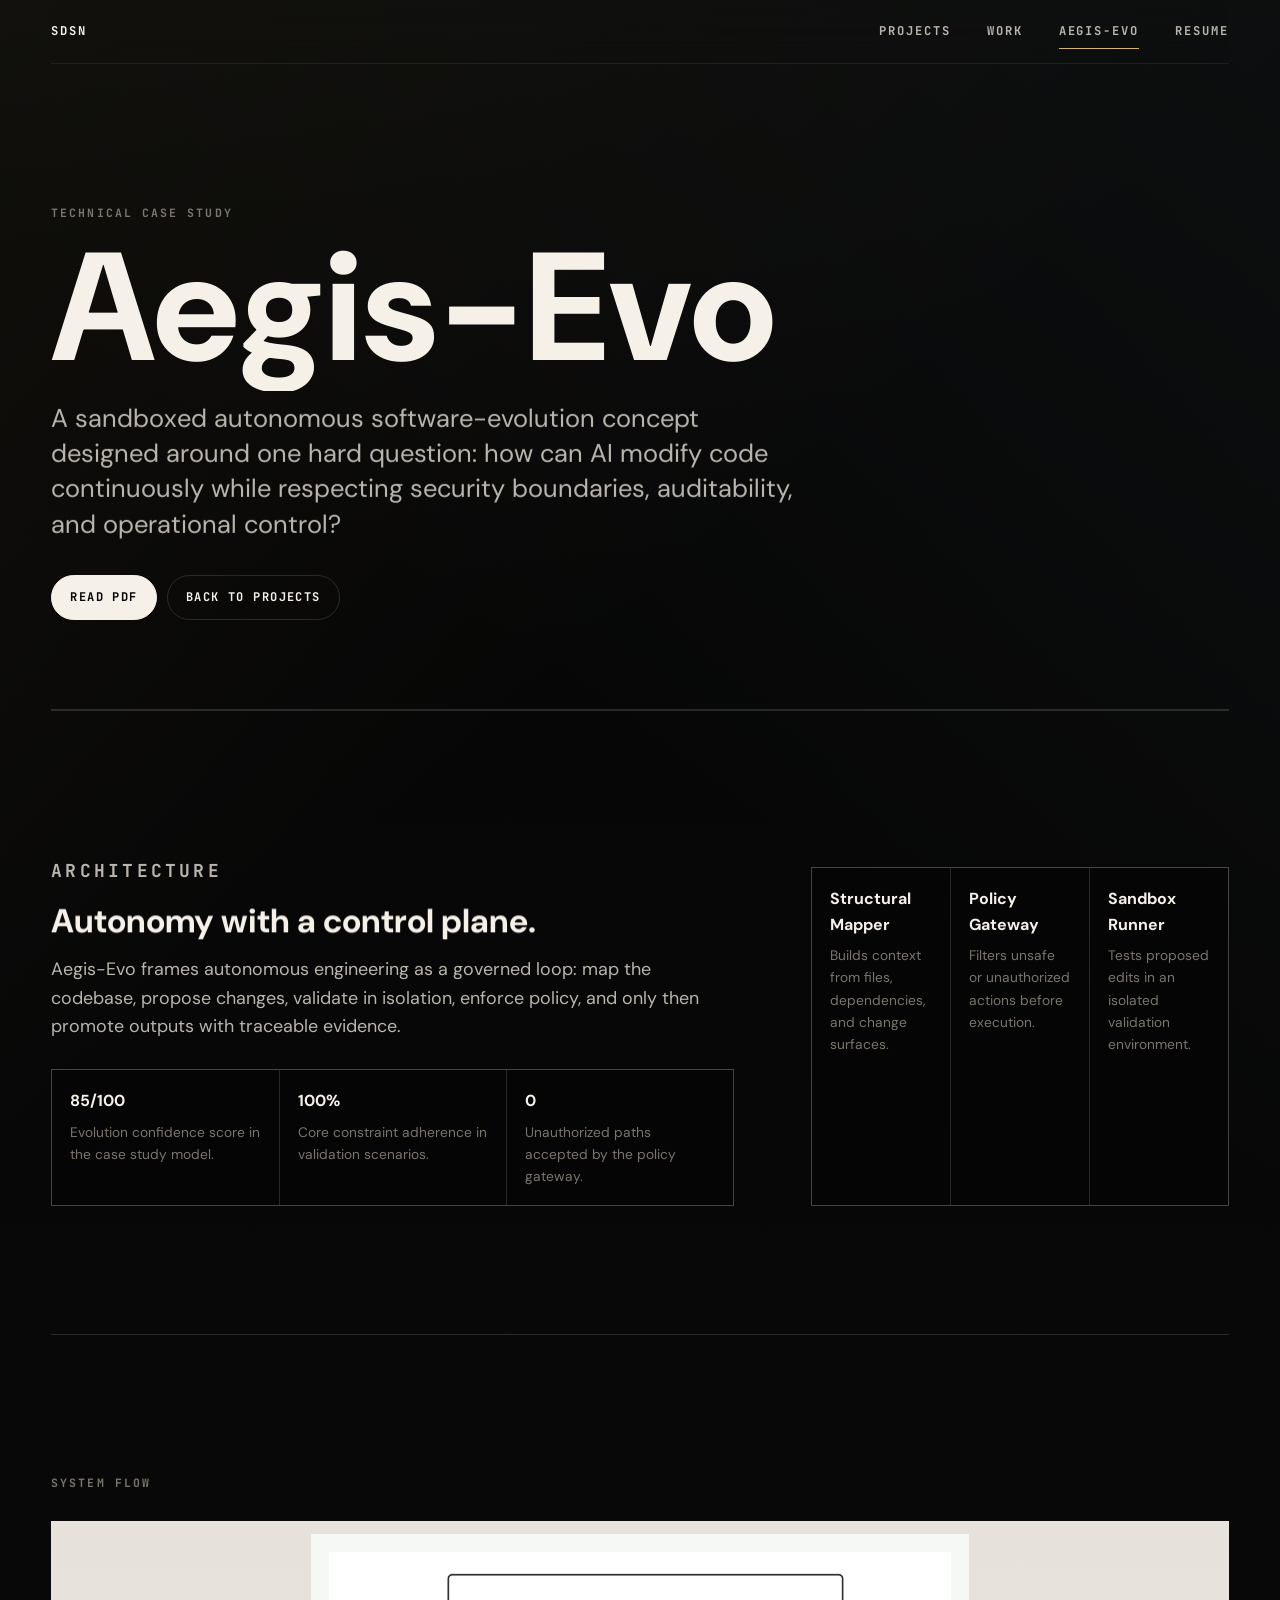
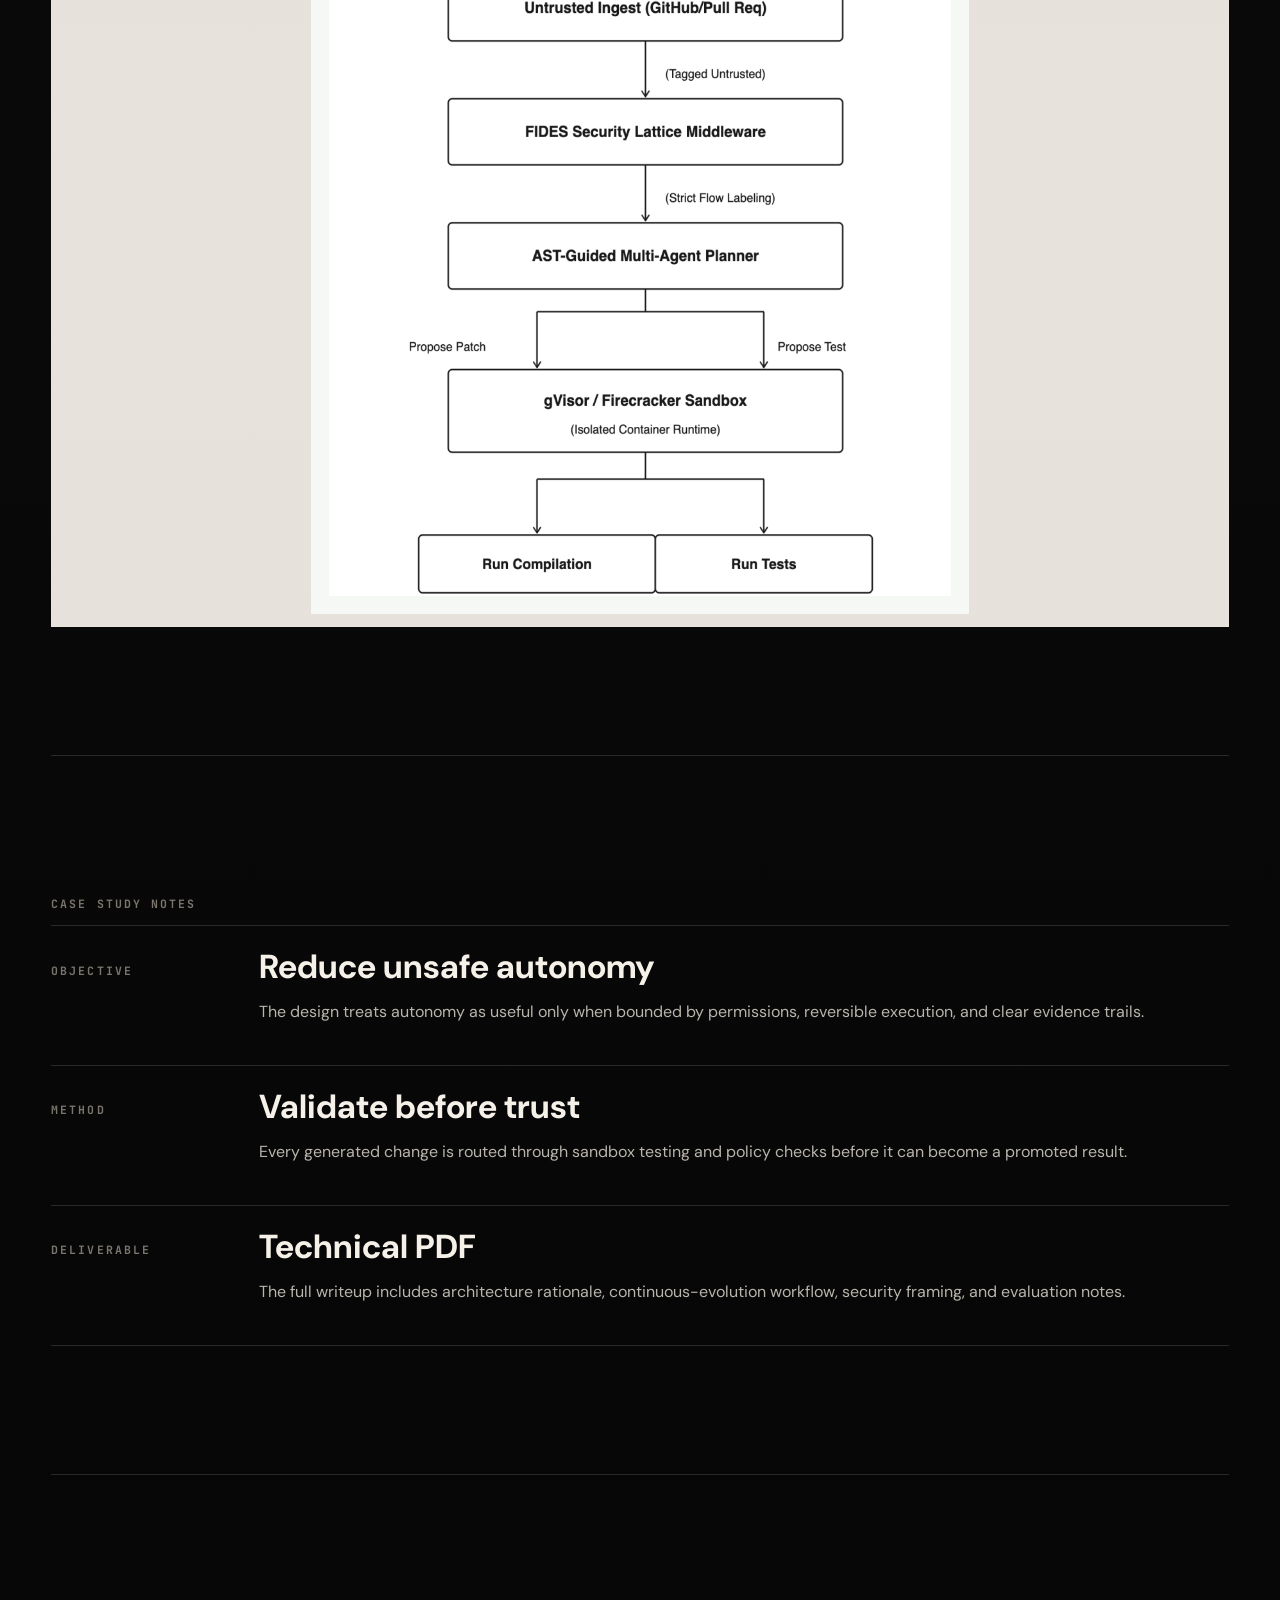
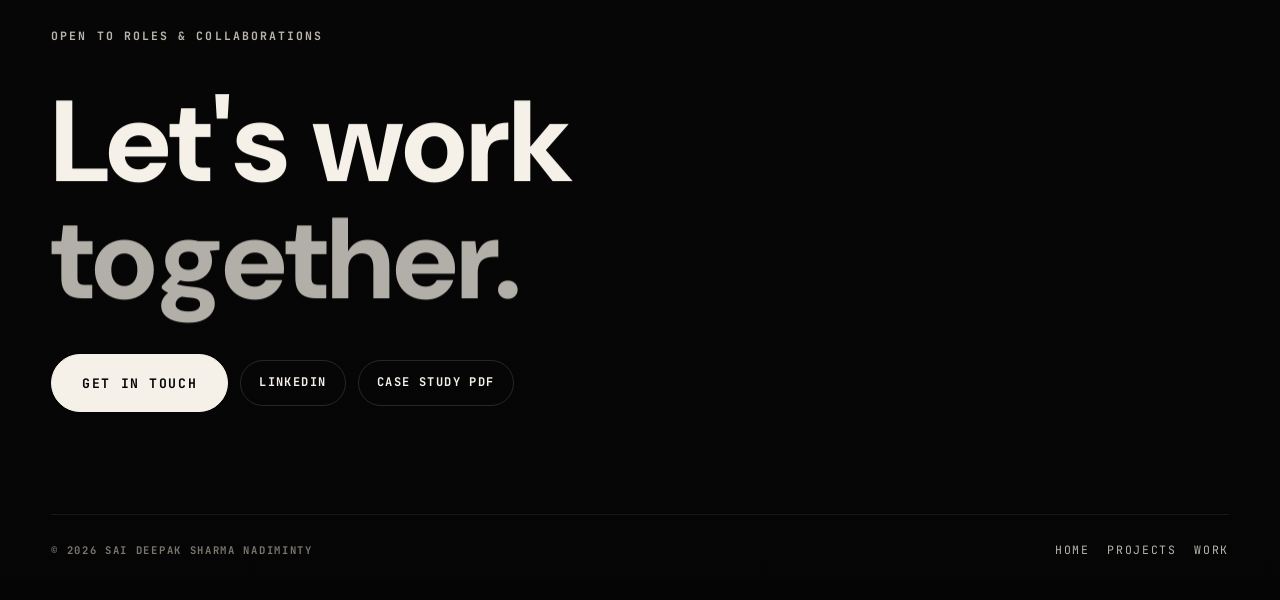
==== commit 0e32b90c: "inspired transition" ====
--- a/aegis-evo.html
+++ b/aegis-evo.html
@@ -9,17 +9,22 @@
     <link rel="preconnect" href="https://fonts.googleapis.com" />
     <link rel="preconnect" href="https://fonts.gstatic.com" crossorigin />
     <link href="https://fonts.googleapis.com/css2?family=DM+Sans:wght@400;500;600;700;800&amp;family=JetBrains+Mono:wght@400;600;700&amp;family=Playfair+Display:ital,wght@1,600&amp;display=swap" rel="stylesheet" />
-    <link rel="stylesheet" href="styles.css?v=luxury-multipage-28" />
+    <script>
+        (function () {
+            var d = document.documentElement;
+            try {
+                if (sessionStorage.getItem("sdsn-transition")) d.classList.add("is-arriving");
+            } catch (e) {}
+            setTimeout(function () { d.classList.remove("is-arriving"); }, 4000);
+        })();
+    </script>
+    <link rel="stylesheet" href="styles.css?v=award-29" />
     <noscript>
         <style>
+            .loading-screen { display: none !important; }
             .luxury-reveal,
             .luxury-reveal [data-stagger] > *,
-            .luxury-reveal .flowchart img,
-            .page-hero .eyebrow,
-            .page-hero h1,
-            .page-hero .lede,
-            .page-hero .action-row,
-            .page-hero .github-link {
+            .luxury-reveal .flowchart img {
                 opacity: 1 !important;
                 transform: none !important;
             }
@@ -27,6 +32,14 @@
     </noscript>
 </head>
 <body data-page="aegis-evo">
+    <div class="loading-screen" aria-hidden="true">
+        <div class="rounded-div-wrap top"><div class="rounded-div"></div></div>
+        <div class="loading-words">
+            <span class="loading-word"></span>
+            <span class="dot"></span>
+        </div>
+        <div class="rounded-div-wrap bottom"><div class="rounded-div"></div></div>
+    </div>
     <a class="skip-link" href="#main">Skip to content</a>
     <header class="site-header">
         <a class="brand" href="index.html" aria-label="SDSN home">SDSN</a>
@@ -45,8 +58,8 @@
             <h1>Aegis-Evo</h1>
             <p class="lede">A sandboxed autonomous software-evolution concept designed around one hard question: how can AI modify code continuously while respecting security boundaries, auditability, and operational control?</p>
             <div class="action-row">
-                <a class="button primary" href="aegis-evo-case-study.pdf">Read PDF</a>
-                <a class="button" href="work.html">Back to Projects</a>
+                <a class="button primary" href="aegis-evo-case-study.pdf"><span>Read PDF</span></a>
+                <a class="button" href="work.html"><span>Back to Projects</span></a>
             </div>
         </section>
 
@@ -104,13 +117,28 @@
     </main>
 
     <footer class="site-footer luxury-reveal">
-        <p>A focused technical spread for secure autonomous engineering research.</p>
-        <div>
-            <a href="aegis-evo-case-study.pdf">PDF</a>
-            <a href="mailto:deepak.nadiminti@gmail.com">Email</a>
-            <a href="profile.html">Work</a>
+        <div class="footer-cta">
+            <p class="eyebrow">Open to roles &amp; collaborations</p>
+            <h2 class="footer-title"><span>Let's work</span><span class="footer-title-accent">together.</span></h2>
+            <div class="footer-actions">
+                <a class="button primary pill-lg" href="mailto:deepak.nadiminti@gmail.com"><span>Get in touch</span></a>
+                <a class="button" href="https://www.linkedin.com/in/sai-deepak-sharma-09518b210/" target="_blank" rel="noreferrer"><span>LinkedIn</span></a>
+                <a class="button" href="aegis-evo-case-study.pdf"><span>Case Study PDF</span></a>
+            </div>
+        </div>
+        <div class="footer-meta">
+            <p>© 2026 Sai Deepak Sharma Nadiminty</p>
+            <div class="footer-links">
+                <a href="index.html">Home</a>
+                <a href="work.html">Projects</a>
+                <a href="profile.html">Work</a>
+            </div>
         </div>
     </footer>
-    <script src="script.js?v=luxury-multipage-28"></script>
+    <script src="assets/vendor/gsap.min.js"></script>
+    <script src="assets/vendor/ScrollTrigger.min.js"></script>
+    <script src="assets/vendor/lenis.min.js"></script>
+    <script src="script.js?v=award-29"></script>
+    <script src="motion.js?v=award-29"></script>
 </body>
 </html>
--- a/styles.css
+++ b/styles.css
@@ -23,34 +23,6 @@
     --stagger: 70ms;
 }
 
-/* Cross-document page transitions: progressive enhancement, no delay elsewhere. */
-@view-transition {
-    navigation: auto;
-}
-
-@media (prefers-reduced-motion: no-preference) {
-    ::view-transition-old(root) {
-        animation: vt-out 0.16s ease both;
-    }
-
-    ::view-transition-new(root) {
-        animation: vt-in 0.3s var(--ease-out) both;
-    }
-
-    .site-header {
-        view-transition-name: site-header;
-    }
-}
-
-@keyframes vt-out {
-    to { opacity: 0; }
-}
-
-@keyframes vt-in {
-    from { opacity: 0; transform: translateY(10px); }
-    to { opacity: 1; transform: none; }
-}
-
 * {
     box-sizing: border-box;
 }
@@ -127,114 +99,89 @@
     top: 18px;
 }
 
-.intro {
+/* ---------------------------------------------------------------------------
+   Loading / transition screen (Snellenberg anatomy):
+   a fixed panel with convex curved edges made from oversized rounded divs in
+   overflow-hidden wraps. Reused for the hello preloader and page transitions.
+   Hidden by default; html.is-loading / html.is-arriving (stamped by the inline
+   head script before first paint) start it covering the page.
+--------------------------------------------------------------------------- */
+.loading-screen {
     position: fixed;
     inset: 0;
     z-index: 100;
     display: grid;
     place-items: center;
-    background: #030303;
+    background: #101014;
     pointer-events: none;
+    visibility: hidden;
+    transform: translateY(100%);
+}
+
+html.is-loading .loading-screen,
+html.is-arriving .loading-screen {
+    visibility: visible;
+    transform: translateY(0);
+}
+
+.rounded-div-wrap {
+    position: absolute;
+    left: 0;
+    width: 100%;
+    height: 10vh;
     overflow: hidden;
-    opacity: 1;
-    clip-path: inset(0 0 0 0);
-    transition: clip-path 0.82s var(--ease-inout), opacity 0.45s ease;
-}
-
-.intro::before {
-    content: "";
+    pointer-events: none;
+}
+
+.rounded-div-wrap.top {
+    top: 0;
+    transform: translateY(-99%);
+}
+
+.rounded-div-wrap.bottom {
+    bottom: 0;
+    transform: translateY(99%);
+}
+
+.rounded-div {
     position: absolute;
-    inset: 0;
-    pointer-events: none;
-    background:
-        linear-gradient(90deg, transparent 0 18%, rgba(215, 181, 109, 0.08) 18.2%, transparent 18.5% 48%, rgba(245, 240, 232, 0.06) 48.2%, transparent 48.5%),
-        linear-gradient(180deg, transparent, rgba(245, 240, 232, 0.035), transparent);
-    transform: translateX(-18%);
-    animation: intro-grid-scan 1.05s var(--ease-out) both;
-}
-
-body.intro-done .intro {
-    clip-path: inset(0 0 100% 0);
-    opacity: 0;
-}
-
-.intro-frame {
-    display: grid;
-    gap: 14px;
-    place-items: center;
-    width: min(560px, calc(100vw - 48px));
-    padding: clamp(42px, 8vw, 78px);
-    border: 1px solid rgba(245, 240, 232, 0.16);
-    position: relative;
-    opacity: 1;
-    transform: translateY(0) scale(1);
-    transition: opacity 0.45s ease, transform 0.65s var(--ease-out);
-}
-
-.intro-frame::before,
-.intro-frame::after {
-    content: "";
-    position: absolute;
-    inset: 18px;
-    border: 1px solid rgba(215, 181, 109, 0.12);
-}
-
-.intro-frame::after {
-    inset: auto 18px 18px;
-    height: 1px;
-    background: linear-gradient(90deg, transparent, var(--gold), transparent);
-    animation: title-scan 0.8s ease forwards;
-}
-
-.intro-frame i {
-    position: absolute;
-    width: 7px;
-    height: 7px;
-    border: 1px solid rgba(215, 181, 109, 0.55);
-    opacity: 0;
-    animation: intro-tick 0.8s ease forwards;
-}
-
-.intro-frame i:nth-child(1) { left: 18px; top: 18px; animation-delay: 0.08s; }
-.intro-frame i:nth-child(2) { right: 18px; top: 18px; animation-delay: 0.16s; }
-.intro-frame i:nth-child(3) { right: 18px; bottom: 18px; animation-delay: 0.24s; }
-
-.intro-frame span {
-    font-family: var(--mono);
-    font-size: clamp(3rem, 10vw, 7rem);
-    font-weight: 700;
-    letter-spacing: 0.24em;
-    padding-left: 0.24em;
-    line-height: 0.9;
-    clip-path: inset(0 48% 0 48%);
-    animation: title-open 0.75s var(--ease-out) forwards;
-}
-
-.intro-frame small {
-    color: var(--dim);
-    font-family: var(--mono);
-    font-size: 0.68rem;
-    letter-spacing: 0.22em;
-}
-
-@keyframes title-open {
-    to { clip-path: inset(0 0 0 0); }
-}
-
-@keyframes title-scan {
-    from { transform: scaleX(0); opacity: 0; }
-    to { transform: scaleX(1); opacity: 1; }
-}
-
-@keyframes intro-grid-scan {
-    from { opacity: 0; transform: translateX(-18%); }
-    to { opacity: 1; transform: translateX(0); }
-}
-
-@keyframes intro-tick {
-    0% { opacity: 0; transform: scale(0.5); }
-    35%, 80% { opacity: 1; transform: scale(1); }
-    100% { opacity: 0.38; }
+    left: -10%;
+    width: 120%;
+    height: 750px;
+    background: #101014;
+    border-radius: 50%;
+}
+
+.rounded-div-wrap.top .rounded-div {
+    top: 0;
+}
+
+.rounded-div-wrap.bottom .rounded-div {
+    bottom: 0;
+}
+
+.loading-words {
+    display: flex;
+    align-items: center;
+    gap: 0.32em;
+    color: var(--ivory);
+    font-size: clamp(2.1rem, 5vw, 3.6rem);
+    font-weight: 500;
+    line-height: 1;
+}
+
+.loading-words .dot {
+    width: 0.22em;
+    height: 0.22em;
+    border-radius: 50%;
+    background: var(--ivory);
+    align-self: center;
+    margin-top: 0.18em;
+}
+
+.loading-word {
+    display: block;
+    min-height: 1em;
 }
 
 .site-header {
@@ -401,8 +348,14 @@
     width: min(220px, 42%);
     height: 1px;
     background: linear-gradient(90deg, var(--gold), transparent);
+    transform: scaleX(1);
+    transform-origin: left;
+    transition: transform 1s var(--ease-out) 0.7s;
+}
+
+html.has-motion body:not(.hero-done) .home-copy h1::after {
     transform: scaleX(0);
-    transform-origin: left;
+    transition: none;
 }
 
 .home-position {
@@ -484,28 +437,48 @@
     transition: transform 0.24s ease, border-color 0.24s ease, background 0.24s ease;
 }
 
+/* Pill fill: a circle rises from below the pill and floods it on hover. */
+.button {
+    --fill: var(--ivory);
+    --ink-hover: var(--black);
+    transition: color 0.35s var(--ease-out), border-color 0.35s ease;
+}
+
 .button::before {
     content: "";
     position: absolute;
-    inset: 0;
-    background: linear-gradient(110deg, transparent 14%, rgba(245, 240, 232, 0.18), transparent 86%);
-    transform: translateX(-120%);
-    transition: transform 0.55s ease;
-}
-
-.button:hover::before {
-    transform: translateX(120%);
-}
-
-.button:hover {
-    transform: translateY(-2px);
-    border-color: rgba(215, 181, 109, 0.52);
+    left: -12%;
+    top: 108%;
+    width: 124%;
+    aspect-ratio: 1 / 1;
+    border-radius: 50%;
+    background: var(--fill);
+    transition: top 0.5s var(--ease-out);
+    z-index: 1;
+}
+
+.button > span {
+    position: relative;
+    z-index: 2;
+}
+
+.button:hover::before,
+.button:focus-visible::before {
+    top: -60%;
+}
+
+.button:hover,
+.button:focus-visible {
+    color: var(--ink-hover);
+    border-color: var(--ivory);
 }
 
 .button.primary {
     background: var(--ivory);
     border-color: var(--ivory);
     color: var(--black);
+    --fill: #141416;
+    --ink-hover: var(--ivory);
 }
 
 .button.ghost {
@@ -1076,22 +1049,79 @@
     color: var(--gold);
 }
 
+/* ---------------------------------------------------------------------------
+   Footer: big closing CTA (Snellenberg-style) + meta row.
+--------------------------------------------------------------------------- */
 .site-footer {
     width: min(100% - 8vw, var(--max));
     margin: 0 auto;
+    padding: clamp(76px, 11vw, 150px) 0 40px;
+    border-top: 1px solid var(--line);
+}
+
+.footer-cta {
+    display: grid;
+    gap: clamp(20px, 3vw, 34px);
+    padding-bottom: clamp(52px, 8vw, 110px);
+}
+
+.footer-title {
+    margin: 0;
+    color: var(--ivory);
+    font-size: clamp(3.2rem, 9vw, 9.5rem);
+    font-weight: 800;
+    line-height: 0.9;
+    letter-spacing: 0;
+}
+
+.footer-title span {
+    display: block;
+}
+
+.footer-title .footer-title-accent {
+    color: rgba(245, 240, 232, 0.72);
+}
+
+.footer-actions {
     display: flex;
+    flex-wrap: wrap;
+    align-items: center;
+    gap: 12px;
+    margin-top: 8px;
+}
+
+.button.pill-lg {
+    min-height: 58px;
+    padding: 16px 30px;
+    font-size: 0.82rem;
+}
+
+.footer-meta {
+    display: flex;
+    flex-wrap: wrap;
     justify-content: space-between;
-    gap: 24px;
-    padding: 30px 0 46px;
-    border-top: 1px solid var(--line);
-}
-
-.site-footer div {
+    align-items: center;
+    gap: 18px 24px;
+    padding-top: 26px;
+    border-top: 1px solid var(--line-soft);
+}
+
+.footer-meta p {
+    margin: 0;
+    color: var(--dim);
+    font-family: var(--mono);
+    font-size: 0.66rem;
+    font-weight: 700;
+    letter-spacing: 0.16em;
+    text-transform: uppercase;
+}
+
+.footer-links {
     display: flex;
     gap: 18px;
 }
 
-.site-footer a {
+.site-footer a:not(.button) {
     color: var(--platinum);
     font-family: var(--mono);
     font-size: 0.72rem;
@@ -1102,7 +1132,7 @@
     transition: color var(--dur-fast) ease;
 }
 
-.site-footer a::after {
+.site-footer a:not(.button)::after {
     content: "";
     position: absolute;
     left: 0;
@@ -1115,18 +1145,12 @@
     transition: transform var(--dur-fast) var(--ease-out);
 }
 
-.site-footer a:hover::after,
-.site-footer a:focus-visible::after {
+.site-footer a:not(.button):hover::after,
+.site-footer a:not(.button):focus-visible::after {
     transform: scaleX(1);
 }
 
-.site-footer a.footer-github {
-    display: inline-flex;
-    align-items: center;
-    gap: 7px;
-}
-
-.site-footer a:hover {
+.site-footer a:not(.button):hover {
     color: var(--gold);
 }
 
@@ -1589,105 +1613,110 @@
     }
 }
 
-body.home-page:not(.intro-done) .home-hero .eyebrow,
-body.home-page:not(.intro-done) .home-hero h1,
-body.home-page:not(.intro-done) .home-hero .home-position,
-body.home-page:not(.intro-done) .home-hero .signal-strip,
-body.home-page:not(.intro-done) .home-hero .home-note,
-body.home-page:not(.intro-done) .home-hero .action-row,
-body.home-page:not(.intro-done) .home-hero .scroll-cue,
-body.home-page:not(.intro-done) .home-hero .home-media {
-    opacity: 0;
-}
-
-body.intro-done .home-hero.is-visible .eyebrow,
-body.intro-done .home-hero.is-visible h1,
-body.intro-done .home-hero.is-visible .home-position,
-body.intro-done .home-hero.is-visible .signal-strip,
-body.intro-done .home-hero.is-visible .home-note,
-body.intro-done .home-hero.is-visible .action-row,
-body.intro-done .home-hero.is-visible .scroll-cue,
-body.intro-done .home-hero.is-visible .home-media {
-    animation: hero-rise 0.9s var(--ease-out) both;
-}
-
-body.intro-done .home-hero.is-visible h1 { animation-delay: 0.06s; }
-body.intro-done .home-hero.is-visible .home-position { animation-delay: 0.16s; }
-body.intro-done .home-hero.is-visible .signal-strip { animation-delay: 0.24s; }
-body.intro-done .home-hero.is-visible .home-note { animation-delay: 0.3s; }
-body.intro-done .home-hero.is-visible .action-row { animation-delay: 0.38s; }
-body.intro-done .home-hero.is-visible .scroll-cue { animation-delay: 0.46s; }
-body.intro-done .home-hero.is-visible .home-media { animation-delay: 0.2s; }
-
-body.intro-done .home-hero.is-visible .home-portrait img {
-    animation: portrait-settle 1.35s var(--ease-out) 0.18s backwards;
-}
-
-body.intro-done .home-hero.is-visible h1::after {
-    animation: name-rule 0.9s var(--ease-out) 0.56s forwards;
-}
-
-@keyframes hero-rise {
-    from {
-        opacity: 0;
-        transform: translateY(18px);
-        clip-path: inset(8% 0 0 0);
-    }
-    to {
-        opacity: 1;
-        transform: translateY(0);
-        clip-path: inset(0 0 0 0);
-    }
-}
-
-@keyframes portrait-settle {
-    from { transform: scale(1.1); }
-    to { transform: scale(1.025); }
-}
-
-@keyframes name-rule {
-    to { transform: scaleX(1); }
-}
-
-/* Sub-page hero entrance: eyebrow -> masked title -> lede -> actions.
-   Heroes carry their own child choreography, so the section itself doesn't slide. */
+/* Heroes carry their own child choreography (motion.js when active), so the
+   section itself doesn't slide. When motion.js runs it stamps html.has-motion
+   and owns hero entrances, image transforms, and marquee playback via GSAP. */
 .home-hero.luxury-reveal,
 .page-hero.luxury-reveal {
     transform: none;
 }
 
-.page-hero.luxury-reveal:not(.is-visible) :is(.eyebrow, h1, .lede, .action-row, .github-link) {
+html.has-motion :is(.home-hero, .page-hero).luxury-reveal {
+    opacity: 1;
+    transition: none;
+}
+
+/* Line-split masks (built by motion.js). CSS default is the resting state so
+   content is fully visible if motion.js never runs. */
+.line-mask {
+    display: block;
+    overflow: hidden;
+    /* Tight display line-heights (0.82-0.9) clip descenders inside an
+       overflow-hidden mask; pad and pull back so layout stays identical. */
+    padding-block: 0.12em;
+    margin-block: -0.12em;
+}
+
+.line-mask .line-inner {
+    display: block;
+    will-change: transform;
+}
+
+/* ---------------------------------------------------------------------------
+   Award layer (motion.js): link rolls, cursor, GSAP ownership gates, Lenis.
+--------------------------------------------------------------------------- */
+
+/* Label roll: motion.js duplicates the label; hover slides both copies up. */
+.roll {
+    position: relative;
+    display: inline-block;
+    overflow: hidden;
+    vertical-align: top;
+}
+
+.roll > span {
+    display: block;
+    transition: transform 0.45s var(--ease-out);
+}
+
+.roll > span:nth-child(2) {
+    position: absolute;
+    inset: 0;
+    transform: translateY(102%);
+}
+
+a:hover .roll > span:first-child,
+a:focus-visible .roll > span:first-child {
+    transform: translateY(-102%);
+}
+
+a:hover .roll > span:nth-child(2),
+a:focus-visible .roll > span:nth-child(2) {
+    transform: translateY(0);
+}
+
+/* Custom cursor dot: GSAP-driven, fine pointers only, native cursor kept. */
+.cursor-dot {
+    position: fixed;
+    top: -5px;
+    left: -5px;
+    z-index: 300;
+    width: 10px;
+    height: 10px;
+    border-radius: 50%;
+    background: #fff;
+    mix-blend-mode: difference;
+    pointer-events: none;
     opacity: 0;
 }
 
-.page-hero.is-visible .eyebrow {
-    animation: hero-rise 0.7s var(--ease-out) backwards;
-}
-
-.page-hero.is-visible h1 {
-    animation: masked-rise 0.85s var(--ease-out) 0.08s backwards;
-}
-
-.page-hero.is-visible .lede {
-    animation: hero-rise 0.7s var(--ease-out) 0.22s backwards;
-}
-
-.page-hero.is-visible .action-row,
-.page-hero.is-visible .github-link {
-    animation: hero-rise 0.7s var(--ease-out) 0.34s backwards;
-}
-
-@keyframes masked-rise {
-    from {
-        opacity: 0;
-        clip-path: inset(-20% 0 100% 0);
-        transform: translateY(0.14em);
-    }
-    to {
-        opacity: 1;
-        clip-path: inset(-20% 0 -20% 0);
-        transform: translateY(0);
-    }
+/* GSAP owns transforms on these while motion.js is active; keep CSS filter
+   hovers but drop CSS transform animations/transitions so they don't fight. */
+html.has-motion :is(.image-frame img, .home-portrait img) {
+    animation: none !important;
+    transition: filter 0.8s ease;
+}
+
+html.has-motion .skill-track {
+    animation: none;
+}
+
+/* Lenis recommended defaults */
+html.lenis,
+html.lenis body {
+    height: auto;
+}
+
+.lenis.lenis-smooth {
+    scroll-behavior: auto !important;
+}
+
+.lenis.lenis-smooth [data-lenis-prevent] {
+    overscroll-behavior: contain;
+}
+
+.lenis.lenis-stopped {
+    overflow: hidden;
 }
 
 @media (max-width: 900px) {
@@ -1807,8 +1836,9 @@
         gap: 8px;
     }
 
-    .site-footer {
-        display: grid;
+    .footer-meta {
+        align-items: start;
+        flex-direction: column;
     }
 
     .page-hero h1,
@@ -1909,8 +1939,12 @@
         scroll-behavior: auto !important;
     }
 
-    .intro {
-        display: none;
+    .loading-screen {
+        display: none !important;
+    }
+
+    .cursor-dot {
+        display: none !important;
     }
 
     .skill-track {
@@ -1952,8 +1986,11 @@
         transform: none;
     }
 
-    .luxury-reveal:not(.is-visible) [data-stagger] > *,
-    .page-hero.luxury-reveal:not(.is-visible) :is(.eyebrow, h1, .lede, .action-row, .github-link) {
+    .luxury-reveal:not(.is-visible) [data-stagger] > * {
         opacity: 1;
     }
-}
+
+    html.has-motion body:not(.hero-done) .home-copy h1::after {
+        transform: scaleX(1);
+    }
+}
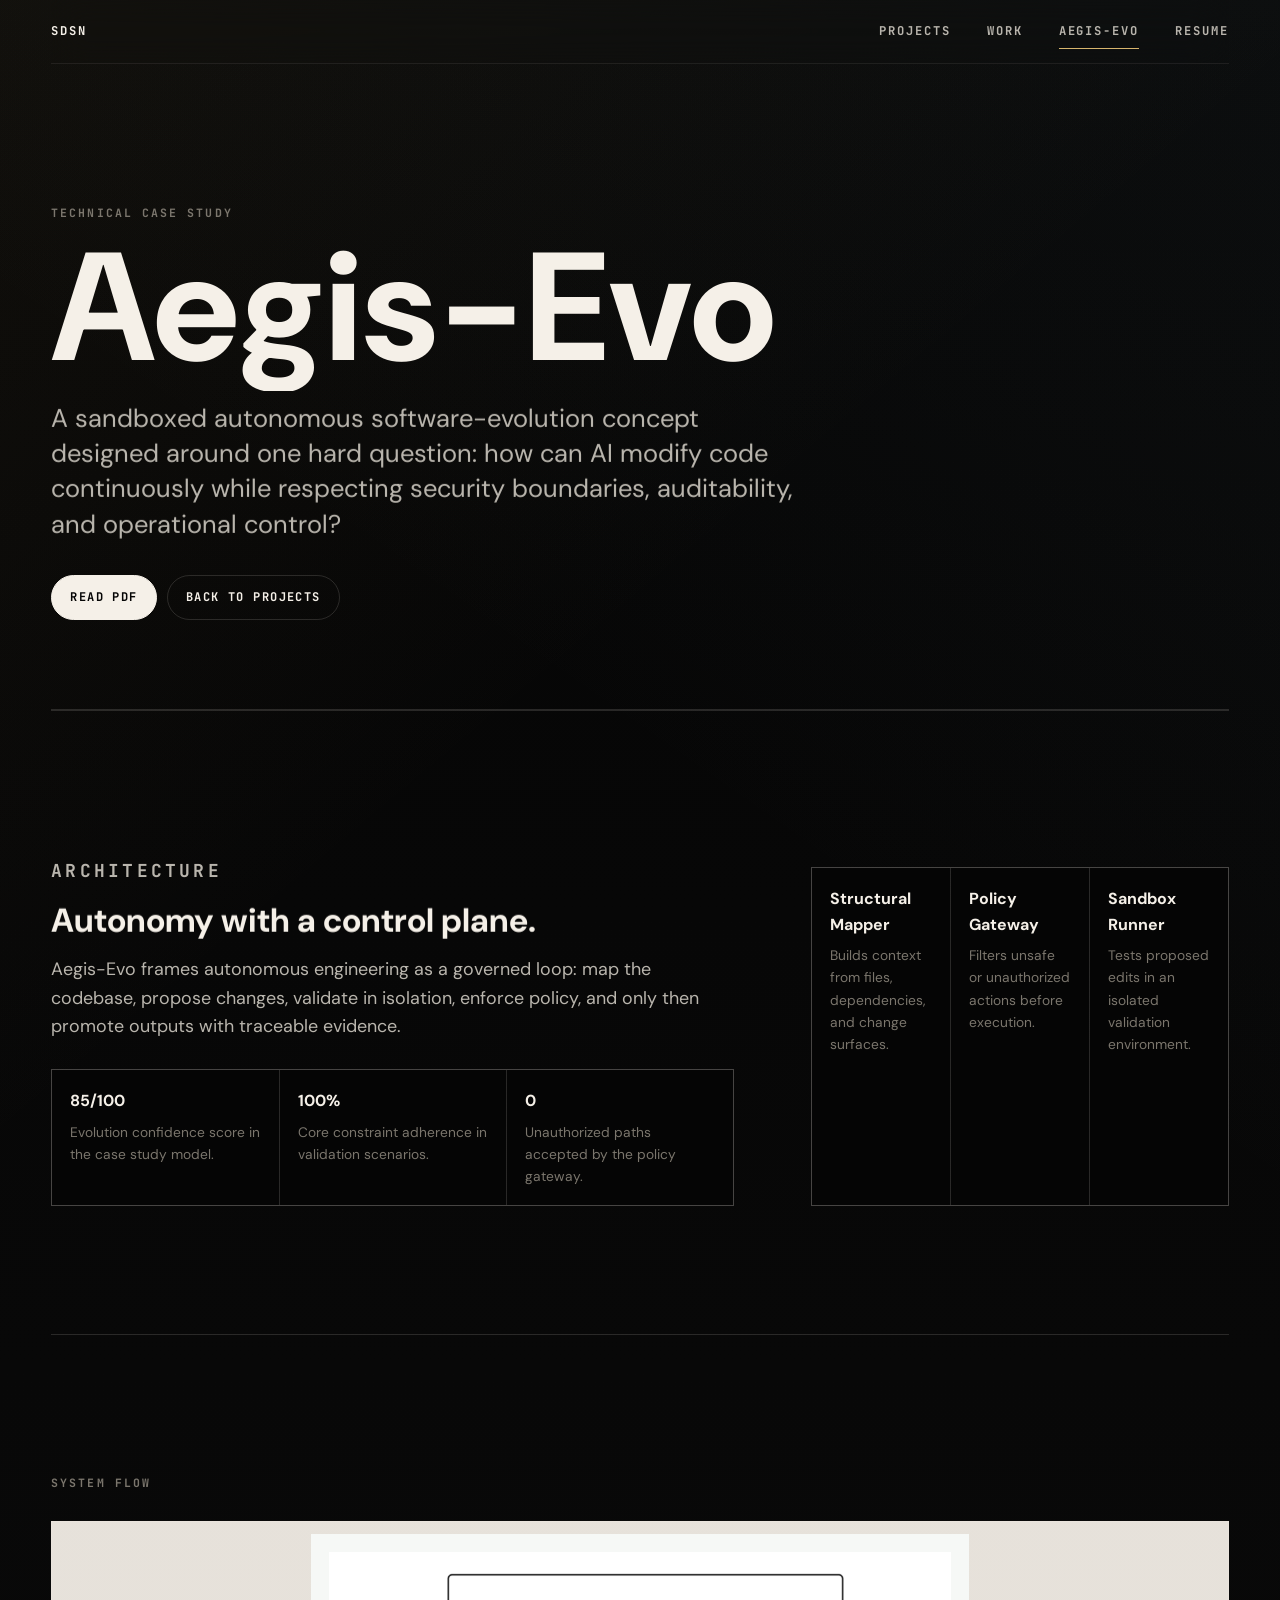
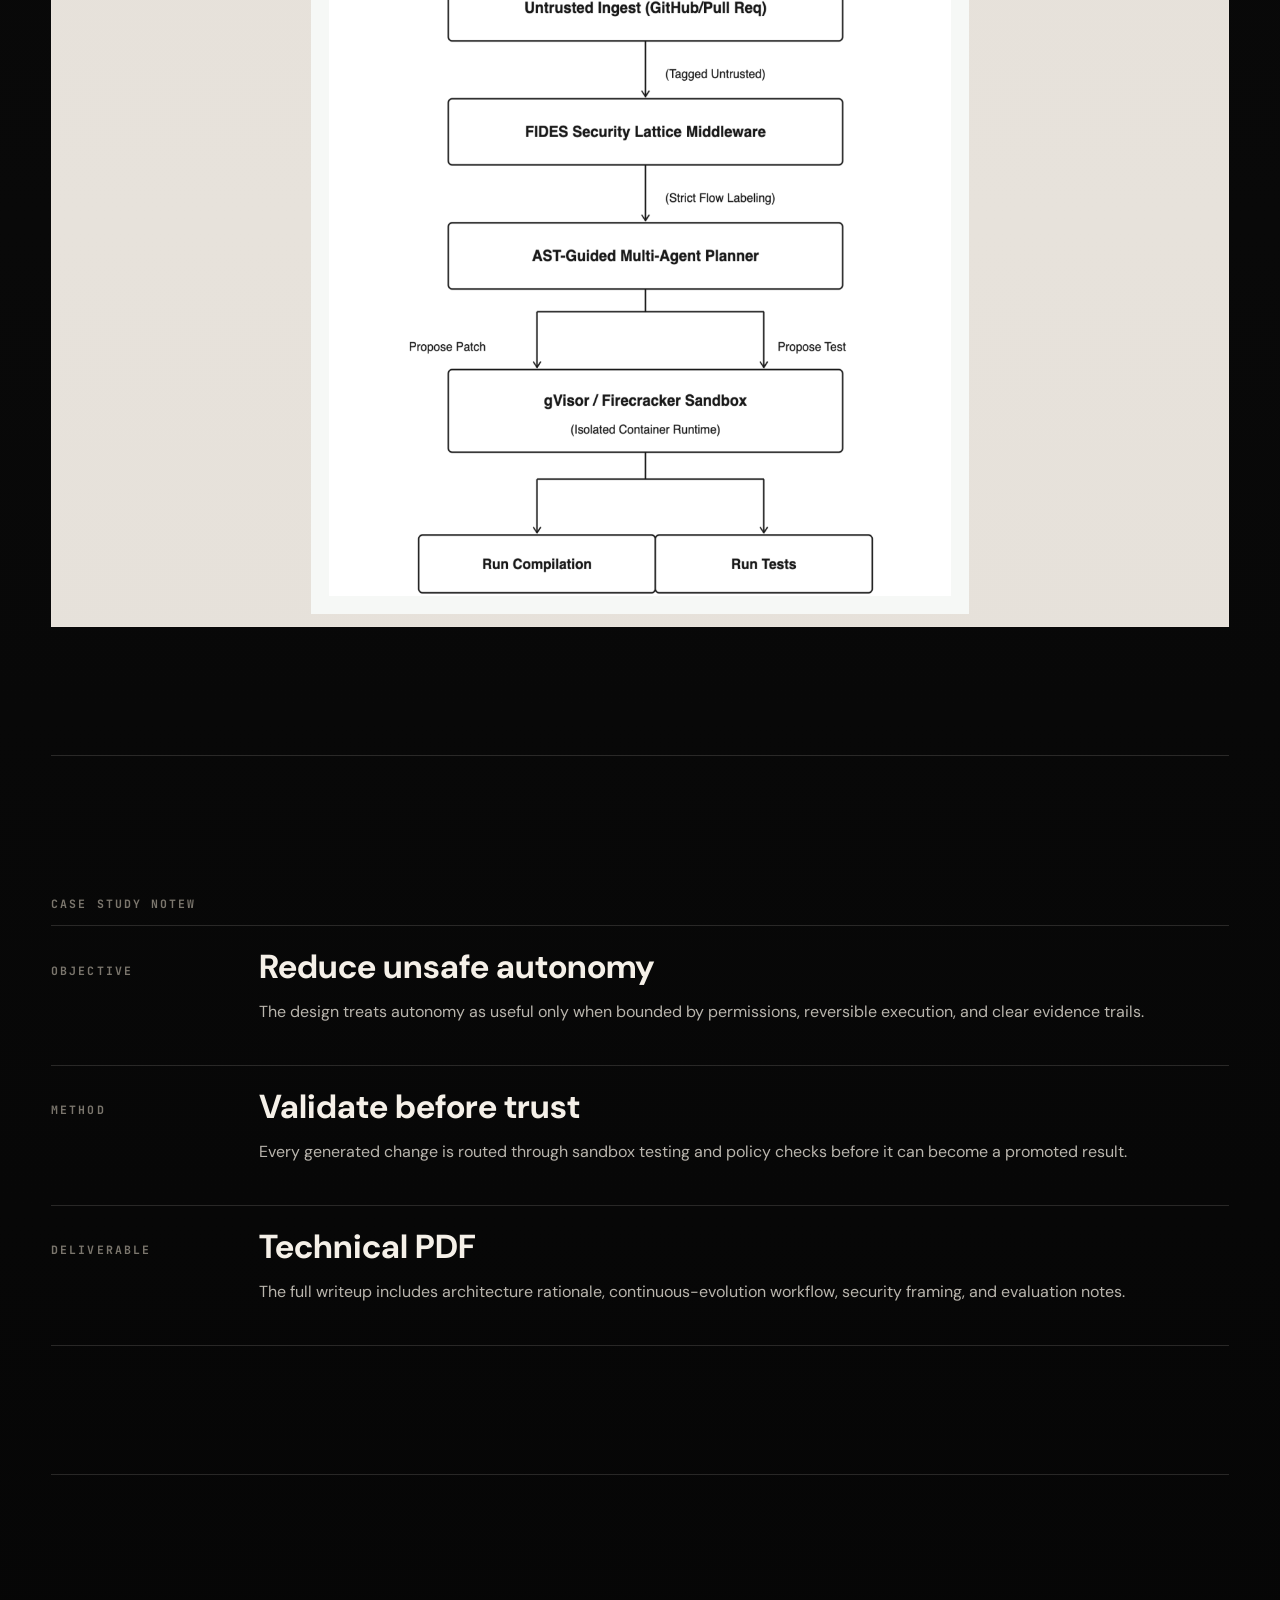
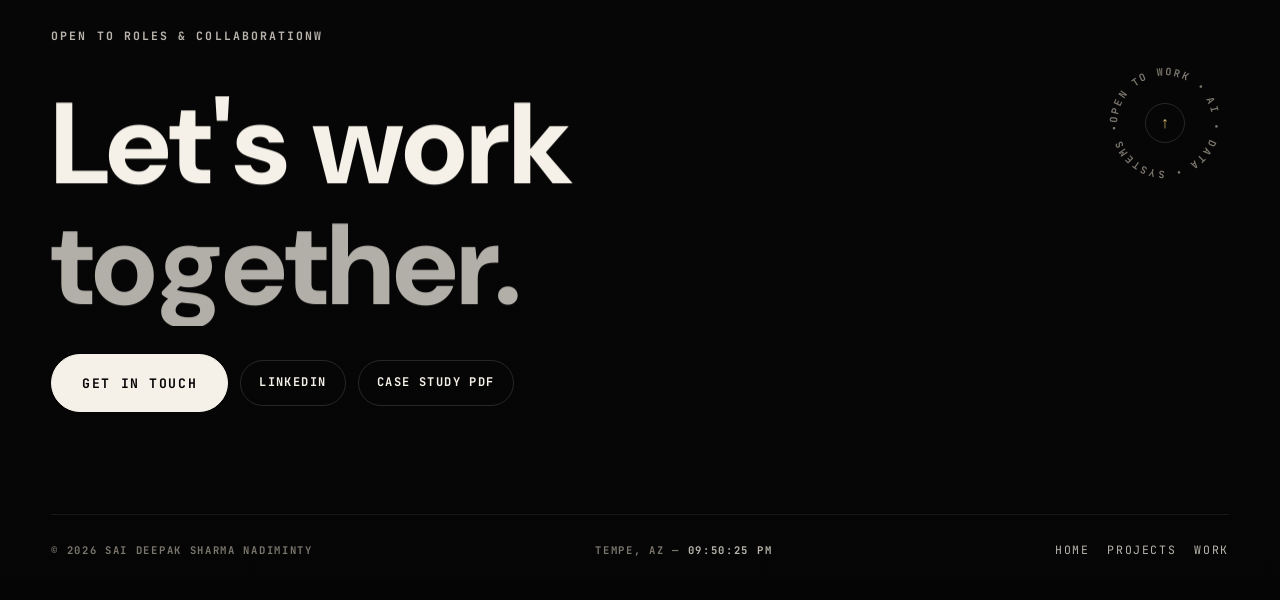
==== commit 16da6a1e: "dited opening animation" ====
--- a/aegis-evo.html
+++ b/aegis-evo.html
@@ -18,7 +18,7 @@
             setTimeout(function () { d.classList.remove("is-arriving"); }, 4000);
         })();
     </script>
-    <link rel="stylesheet" href="styles.css?v=award-29" />
+    <link rel="stylesheet" href="styles.css?v=award-31" />
     <noscript>
         <style>
             .loading-screen { display: none !important; }
@@ -125,9 +125,17 @@
                 <a class="button" href="https://www.linkedin.com/in/sai-deepak-sharma-09518b210/" target="_blank" rel="noreferrer"><span>LinkedIn</span></a>
                 <a class="button" href="aegis-evo-case-study.pdf"><span>Case Study PDF</span></a>
             </div>
+            <button class="spin-badge" type="button" data-magnetic aria-label="Back to top">
+                <svg viewBox="0 0 100 100" aria-hidden="true" focusable="false">
+                    <defs><path id="badge-circle" d="M 50,50 m -37,0 a 37,37 0 1,1 74,0 a 37,37 0 1,1 -74,0" /></defs>
+                    <text><textPath href="#badge-circle">OPEN TO WORK &#8226; AI &#8226; DATA &#8226; SYSTEMS &#8226;&#160;</textPath></text>
+                </svg>
+                <span class="spin-badge-arrow" aria-hidden="true">&#8593;</span>
+            </button>
         </div>
         <div class="footer-meta">
             <p>© 2026 Sai Deepak Sharma Nadiminty</p>
+            <p class="footer-time">Tempe, AZ &#8212; <span data-clock></span></p>
             <div class="footer-links">
                 <a href="index.html">Home</a>
                 <a href="work.html">Projects</a>
@@ -138,7 +146,7 @@
     <script src="assets/vendor/gsap.min.js"></script>
     <script src="assets/vendor/ScrollTrigger.min.js"></script>
     <script src="assets/vendor/lenis.min.js"></script>
-    <script src="script.js?v=award-29"></script>
-    <script src="motion.js?v=award-29"></script>
+    <script src="script.js?v=award-31"></script>
+    <script src="motion.js?v=award-31"></script>
 </body>
 </html>
--- a/styles.css
+++ b/styles.css
@@ -575,17 +575,28 @@
     align-content: center;
     justify-self: end;
     width: min(100%, 390px);
+    position: relative;
+}
+
+/* Faint warm ambience behind the portrait so the blend has depth. */
+.home-media::before {
+    content: "";
+    position: absolute;
+    inset: -12%;
+    z-index: -1;
+    background: radial-gradient(60% 55% at 55% 45%, rgba(215, 181, 109, 0.07), transparent 70%);
+    pointer-events: none;
 }
 
 .home-portrait {
     margin: 0;
     position: relative;
-    border: 1px solid var(--line);
-    background: var(--graphite);
-    box-shadow: 0 22px 70px rgba(0, 0, 0, 0.24);
     overflow: hidden;
     transform: translateZ(0);
-    transition: transform 0.75s var(--ease-out), border-color 0.32s ease;
+    /* Soft blend: the photo's edges dissolve into the page background instead
+       of sitting in a framed box. */
+    -webkit-mask-image: radial-gradient(78% 66% at 50% 44%, #000 36%, rgba(0, 0, 0, 0.72) 58%, rgba(0, 0, 0, 0.22) 78%, transparent 95%);
+    mask-image: radial-gradient(78% 66% at 50% 44%, #000 36%, rgba(0, 0, 0, 0.72) 58%, rgba(0, 0, 0, 0.22) 78%, transparent 95%);
 }
 
 .home-portrait img {
@@ -598,14 +609,9 @@
     transition: transform 1.2s var(--ease-out), filter 0.8s ease;
 }
 
-.home-portrait:hover {
-    transform: translateY(-2px);
-    border-color: rgba(245, 240, 232, 0.24);
-}
-
 .home-portrait:hover img {
     transform: scale(1.055);
-    filter: grayscale(0.22) saturate(0.78) contrast(1.02) brightness(0.96);
+    filter: grayscale(0.15) saturate(0.82) contrast(1.02) brightness(0.98);
 }
 
 .scroll-cue {
@@ -738,11 +744,11 @@
 }
 
 .home-overview h2 {
-    max-width: 520px;
+    max-width: 580px;
     margin: 18px 0 0;
     color: var(--ivory);
-    font-size: clamp(2.3rem, 4.4vw, 5.4rem);
-    line-height: 0.92;
+    font-size: clamp(2.2rem, 3.6vw, 4.5rem);
+    line-height: 0.96;
     letter-spacing: 0;
 }
 
@@ -1298,7 +1304,7 @@
 
 .experience-grid {
     display: grid;
-    grid-template-columns: repeat(3, minmax(0, 1fr));
+    grid-template-columns: repeat(2, minmax(0, 1fr));
     gap: 1px;
     border: 1px solid var(--line);
     background: var(--line);
@@ -1371,6 +1377,11 @@
     box-shadow: inset 0 0 0 1px rgba(5, 5, 5, 0.72);
 }
 
+.org-mark-echelix {
+    border-color: rgba(215, 181, 109, 0.4);
+    color: var(--gold);
+}
+
 .org-mark-wipro {
     font-size: 1.15rem;
     letter-spacing: 0;
@@ -1630,9 +1641,14 @@
    content is fully visible if motion.js never runs. */
 .line-mask {
     display: block;
-    overflow: hidden;
-    /* Tight display line-heights (0.82-0.9) clip descenders inside an
-       overflow-hidden mask; pad and pull back so layout stays identical. */
+    /* Clip vertically only: the mask hides the line rising into place, but a
+       word wider than its column must overflow horizontally like normal text
+       instead of being sheared at the edge (`clip` pairs with `visible`;
+       `hidden` would coerce both axes). */
+    overflow-x: visible;
+    overflow-y: clip;
+    /* Tight display line-heights (0.82-0.9) clip descenders inside the mask;
+       pad and pull back so layout stays identical. */
     padding-block: 0.12em;
     margin-block: -0.12em;
 }
@@ -1930,6 +1946,109 @@
     }
 }
 
+/* ---------------------------------------------------------------------------
+   Creative elements: rotating scroll-top badge, footer clock, card glow.
+--------------------------------------------------------------------------- */
+
+.footer-cta {
+    position: relative;
+}
+
+.spin-badge {
+    position: absolute;
+    right: 0;
+    top: clamp(18px, 4vw, 44px);
+    width: clamp(96px, 10vw, 132px);
+    aspect-ratio: 1;
+    display: grid;
+    place-items: center;
+    padding: 0;
+    border: 0;
+    background: transparent;
+    color: var(--dim);
+    cursor: pointer;
+}
+
+.spin-badge svg {
+    position: absolute;
+    inset: 0;
+    width: 100%;
+    height: 100%;
+    animation: badge-spin 18s linear infinite;
+}
+
+.spin-badge text {
+    fill: var(--dim);
+    font-family: var(--mono);
+    font-size: 8px;
+    font-weight: 700;
+    letter-spacing: 0.22em;
+    text-transform: uppercase;
+}
+
+.spin-badge-arrow {
+    display: grid;
+    place-items: center;
+    width: 40px;
+    height: 40px;
+    border: 1px solid var(--line);
+    border-radius: 999px;
+    color: var(--gold);
+    font-size: 1rem;
+    transition: border-color var(--dur-fast) ease, background var(--dur-fast) ease;
+}
+
+.spin-badge:hover .spin-badge-arrow,
+.spin-badge:focus-visible .spin-badge-arrow {
+    border-color: rgba(215, 181, 109, 0.55);
+    background: rgba(245, 240, 232, 0.045);
+}
+
+@keyframes badge-spin {
+    to { transform: rotate(360deg); }
+}
+
+.footer-time {
+    white-space: nowrap;
+}
+
+.footer-time [data-clock] {
+    color: var(--platinum);
+    font-variant-numeric: tabular-nums;
+}
+
+/* Cursor-following glow inside cards; host + child injected by motion.js on
+   fine pointers only. */
+.glow-host {
+    position: relative;
+}
+
+.glow-host .glow {
+    position: absolute;
+    inset: 0;
+    z-index: 0;
+    pointer-events: none;
+    opacity: 0;
+    background: radial-gradient(
+        260px circle at var(--mx, 50%) var(--my, 50%),
+        rgba(215, 181, 109, 0.09),
+        transparent 65%
+    );
+    transition: opacity 0.45s ease;
+}
+
+.glow-host:hover .glow {
+    opacity: 1;
+}
+
+@media (max-width: 900px) {
+    .spin-badge {
+        position: static;
+        margin-top: 26px;
+        justify-self: start;
+    }
+}
+
 @media (prefers-reduced-motion: reduce) {
     *,
     *::before,
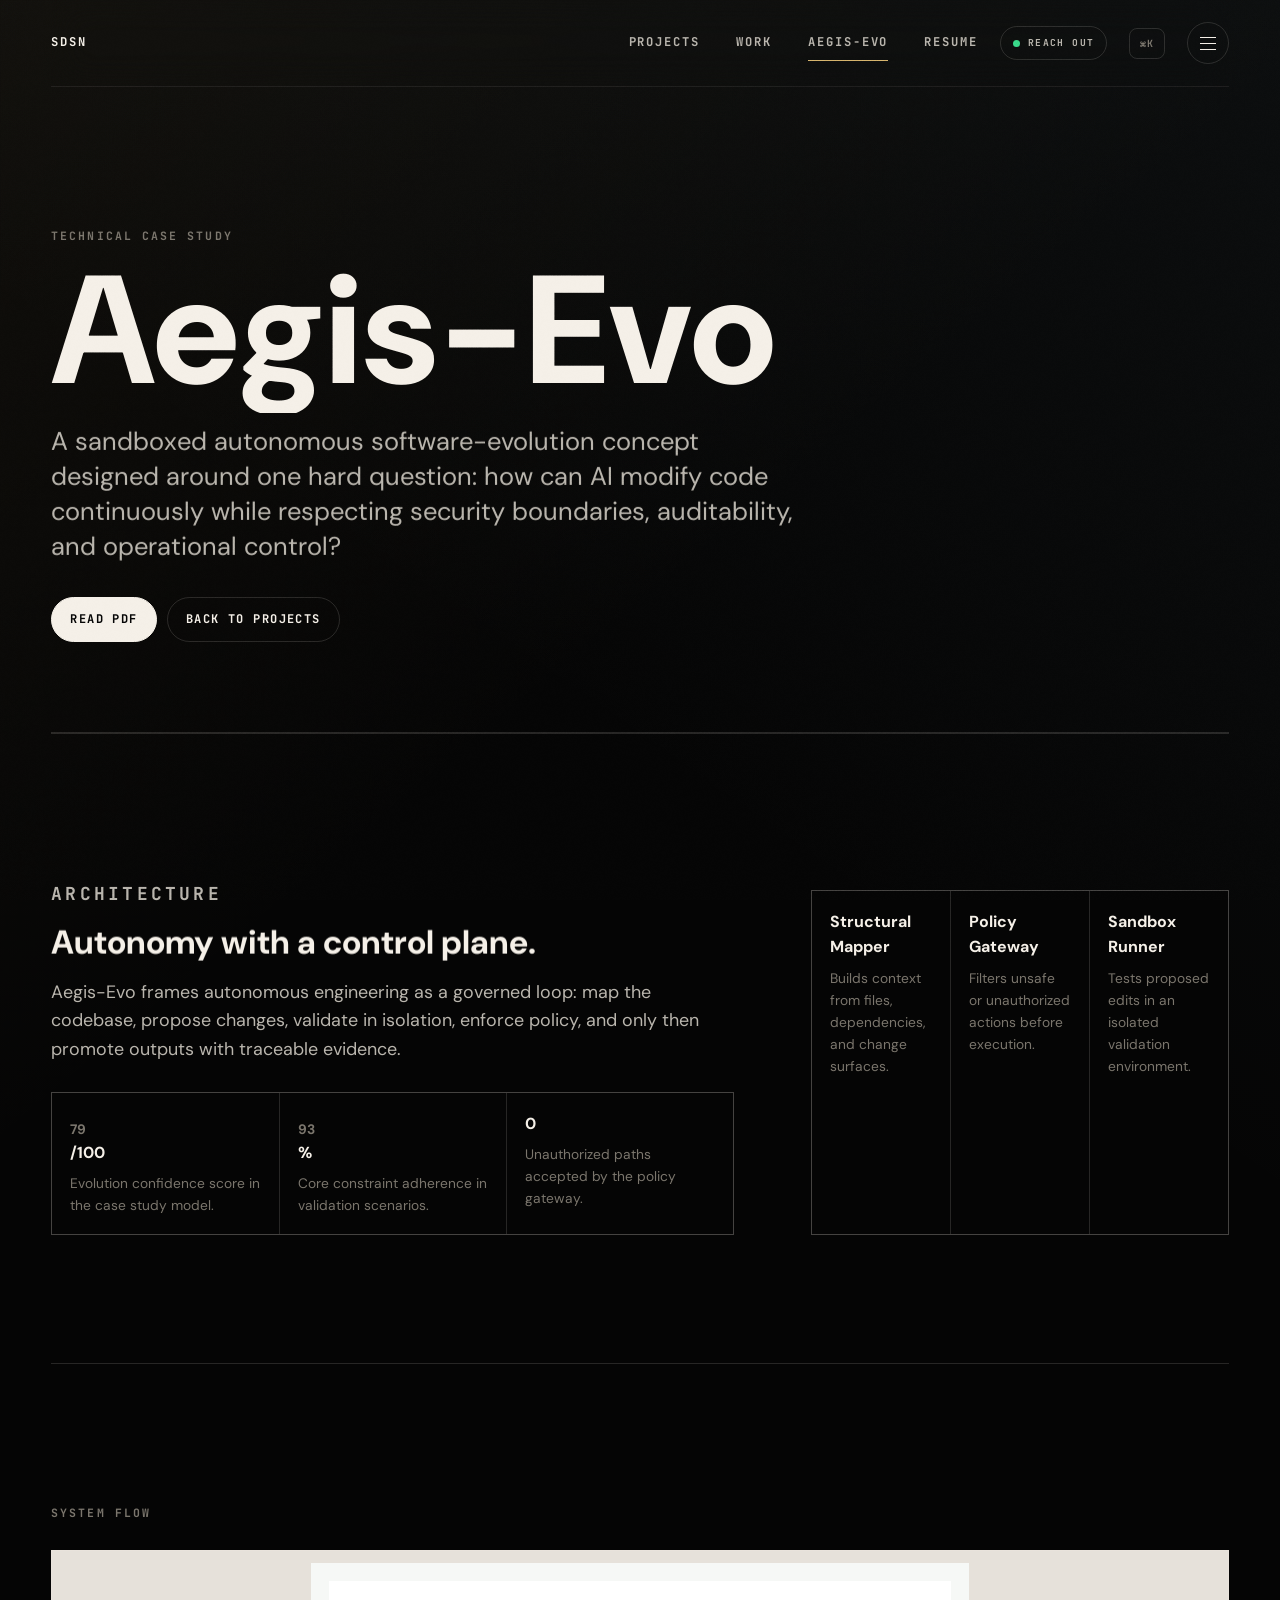
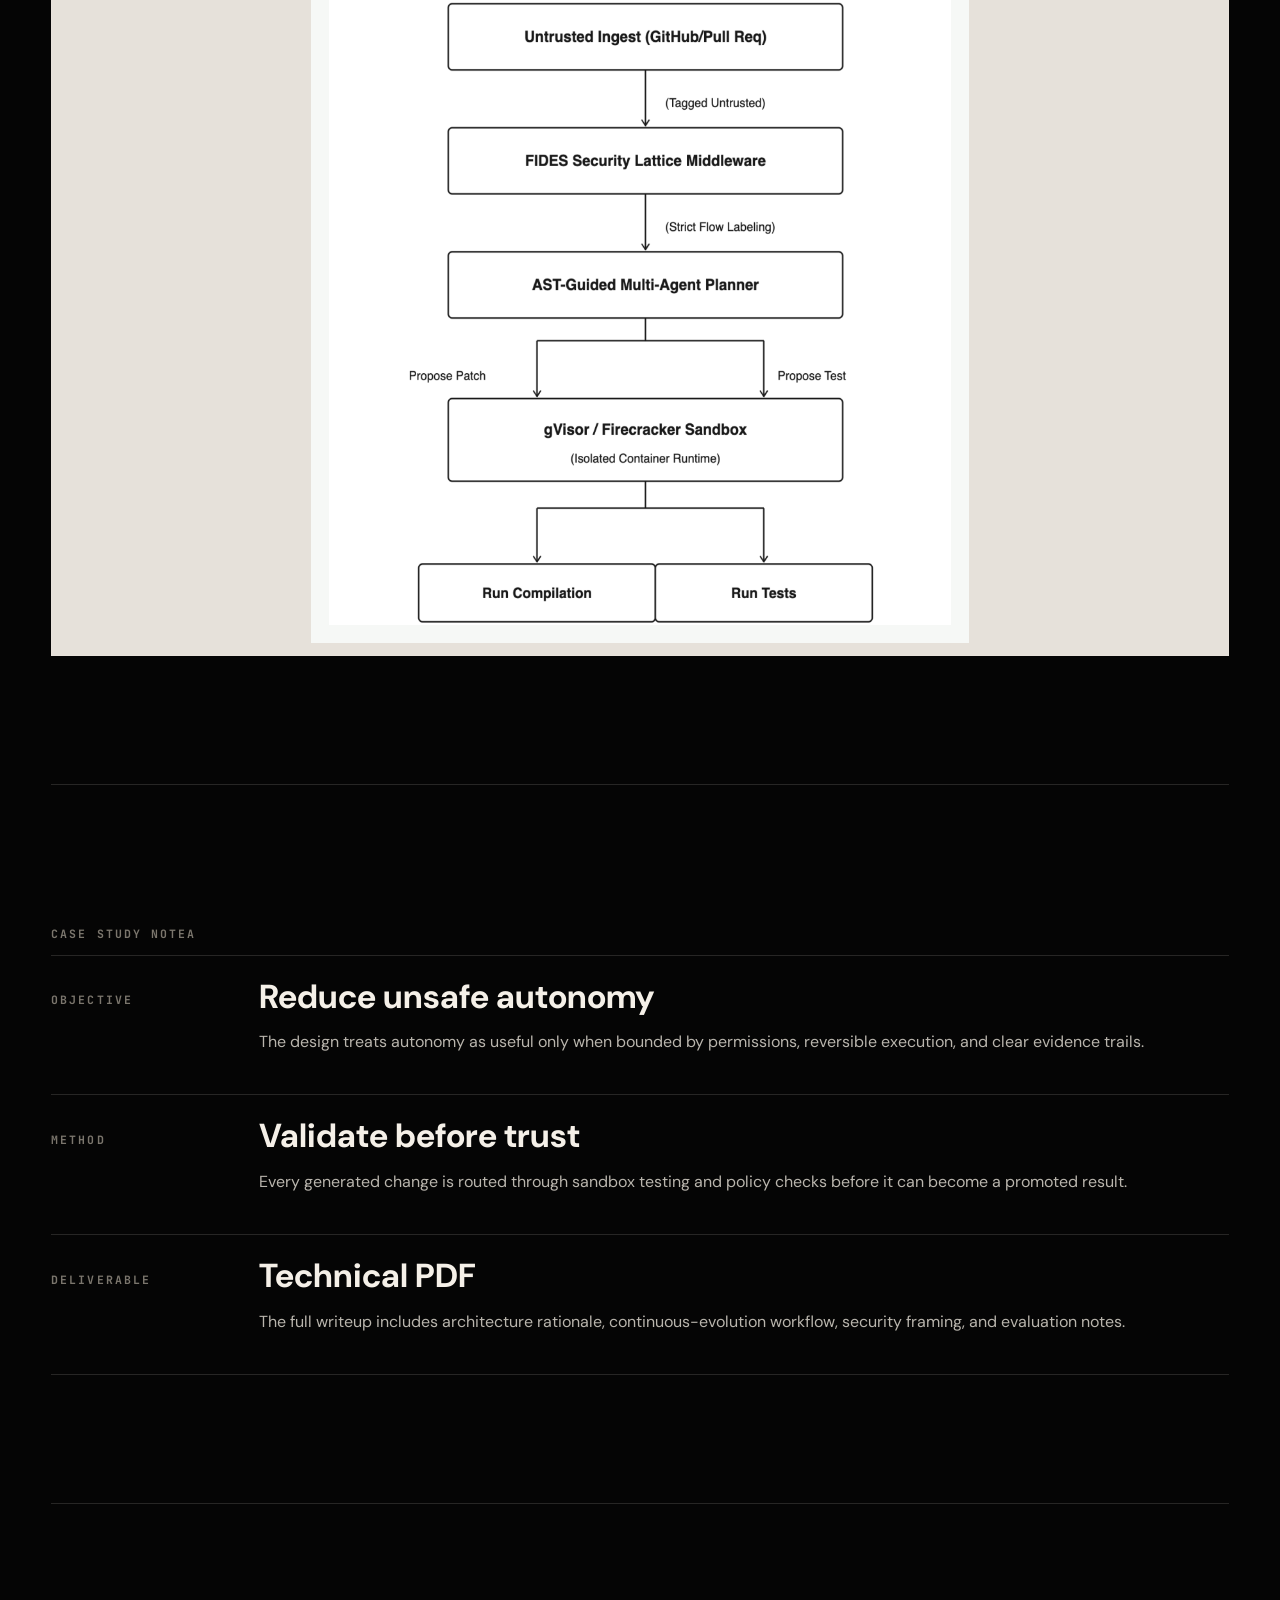
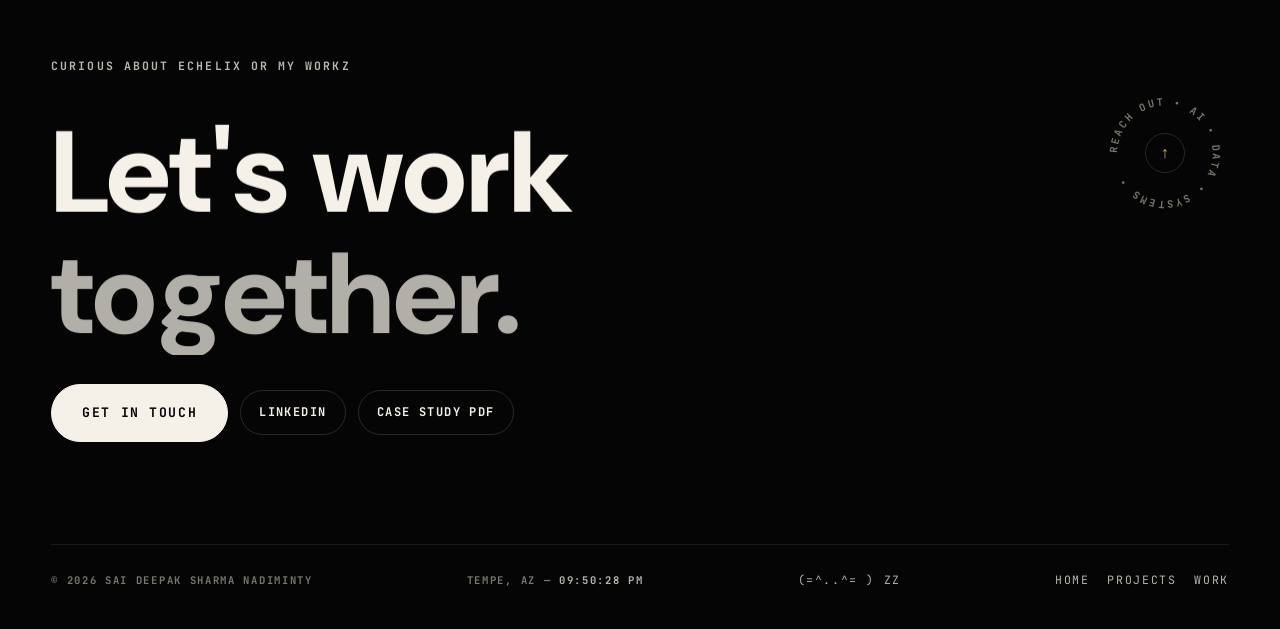
==== commit 25065c52: "gamified" ====
--- a/aegis-evo.html
+++ b/aegis-evo.html
@@ -6,6 +6,17 @@
     <title>Aegis-Evo | Sai Deepak Sharma Nadiminty</title>
     <meta name="description" content="Aegis-Evo technical case study by Sai Deepak Sharma Nadiminty." />
     <meta name="theme-color" content="#050505" />
+    <link rel="icon" href="favicon.svg" type="image/svg+xml" />
+    <link rel="icon" href="favicon-32.png" sizes="32x32" type="image/png" />
+    <link rel="apple-touch-icon" href="apple-touch-icon.png" />
+    <link rel="canonical" href="https://deepaksharma0801.github.io/Sai-Portfolio/aegis-evo.html" />
+    <meta property="og:title" content="Aegis-Evo | Sai Deepak Sharma Nadiminty" />
+    <meta property="og:description" content="Aegis-Evo technical case study by Sai Deepak Sharma Nadiminty." />
+    <meta property="og:type" content="website" />
+    <meta property="og:url" content="https://deepaksharma0801.github.io/Sai-Portfolio/aegis-evo.html" />
+    <meta property="og:image" content="https://deepaksharma0801.github.io/Sai-Portfolio/og-image.jpg" />
+    <meta name="twitter:card" content="summary_large_image" />
+    <meta name="twitter:image" content="https://deepaksharma0801.github.io/Sai-Portfolio/og-image.jpg" />
     <link rel="preconnect" href="https://fonts.googleapis.com" />
     <link rel="preconnect" href="https://fonts.gstatic.com" crossorigin />
     <link href="https://fonts.googleapis.com/css2?family=DM+Sans:wght@400;500;600;700;800&amp;family=JetBrains+Mono:wght@400;600;700&amp;family=Playfair+Display:ital,wght@1,600&amp;display=swap" rel="stylesheet" />
@@ -18,7 +29,7 @@
             setTimeout(function () { d.classList.remove("is-arriving"); }, 4000);
         })();
     </script>
-    <link rel="stylesheet" href="styles.css?v=award-31" />
+    <link rel="stylesheet" href="styles.css?v=next-1" />
     <noscript>
         <style>
             .loading-screen { display: none !important; }
@@ -40,16 +51,46 @@
         </div>
         <div class="rounded-div-wrap bottom"><div class="rounded-div"></div></div>
     </div>
+    <div class="menu-screen" aria-hidden="true">
+        <nav class="menu-inner" aria-label="Site menu">
+            <p class="menu-kicker">Navigation</p>
+            <div class="menu-links">
+                <a href="index.html"><span class="menu-num">01</span><span class="menu-label">Home</span></a>
+                <a href="work.html"><span class="menu-num">02</span><span class="menu-label">Projects</span></a>
+                <a href="profile.html"><span class="menu-num">03</span><span class="menu-label">Work</span></a>
+                <a href="aegis-evo.html"><span class="menu-num">04</span><span class="menu-label">Aegis-Evo</span></a>
+                <a href="resume_new.pdf"><span class="menu-num">05</span><span class="menu-label">Resume</span></a>
+            </div>
+            <div class="menu-meta">
+                <div>
+                    <p class="menu-kicker">Contact</p>
+                    <a href="mailto:deepak.nadiminti@gmail.com">Email</a>
+                    <a href="https://www.linkedin.com/in/sai-deepak-sharma-09518b210/" target="_blank" rel="noreferrer">LinkedIn</a>
+                    <a href="https://github.com/deepaksharma0801" target="_blank" rel="noreferrer">GitHub</a>
+                </div>
+                <div>
+                    <p class="menu-kicker">Local time</p>
+                    <p>Tempe, AZ &#8212; <span data-clock></span></p>
+                </div>
+            </div>
+        </nav>
+        <div class="rounded-div-wrap bottom"><div class="rounded-div"></div></div>
+    </div>
+
     <a class="skip-link" href="#main">Skip to content</a>
     <header class="site-header">
         <a class="brand" href="index.html" aria-label="SDSN home">SDSN</a>
-        <button class="nav-toggle" type="button" aria-label="Open navigation" aria-expanded="false"><span></span></button>
-        <nav class="site-nav" aria-label="Primary navigation">
+        <div class="header-tools">
+            <nav class="site-nav" aria-label="Primary navigation">
             <a href="work.html">Projects</a>
             <a href="profile.html">Work</a>
             <a href="aegis-evo.html">Aegis-Evo</a>
             <a href="resume_new.pdf">Resume</a>
         </nav>
+            <a class="status-pill" href="#contact" aria-label="Reach out to learn more about Echelix or my work"><i aria-hidden="true"></i><span>Reach out</span></a>
+            <button class="palette-chip" type="button" data-palette-open aria-label="Open command palette (Ctrl+K)">&#8984;K</button>
+            <button class="nav-toggle" type="button" aria-label="Open navigation" aria-expanded="false"><span></span></button>
+        </div>
     </header>
 
     <main id="main">
@@ -63,14 +104,14 @@
             </div>
         </section>
 
-        <section class="page-section case-layout luxury-reveal">
+        <section class="page-section case-layout luxury-reveal" data-mood="cool">
             <div class="case-copy">
                 <p class="section-kicker">Architecture</p>
                 <h2>Autonomy with a control plane.</h2>
                 <p>Aegis-Evo frames autonomous engineering as a governed loop: map the codebase, propose changes, validate in isolation, enforce policy, and only then promote outputs with traceable evidence.</p>
                 <div class="metric-grid" aria-label="Case study metrics" data-stagger>
-                    <div class="metric"><strong>85/100</strong><span>Evolution confidence score in the case study model.</span></div>
-                    <div class="metric"><strong>100%</strong><span>Core constraint adherence in validation scenarios.</span></div>
+                    <div class="metric"><strong><span data-count="85">85</span>/100</strong><span>Evolution confidence score in the case study model.</span></div>
+                    <div class="metric"><strong><span data-count="100">100</span>%</strong><span>Core constraint adherence in validation scenarios.</span></div>
                     <div class="metric"><strong>0</strong><span>Unauthorized paths accepted by the policy gateway.</span></div>
                 </div>
             </div>
@@ -116,9 +157,9 @@
         </section>
     </main>
 
-    <footer class="site-footer luxury-reveal">
+    <footer class="site-footer luxury-reveal" id="contact">
         <div class="footer-cta">
-            <p class="eyebrow">Open to roles &amp; collaborations</p>
+            <p class="eyebrow">Curious about Echelix or my work?</p>
             <h2 class="footer-title"><span>Let's work</span><span class="footer-title-accent">together.</span></h2>
             <div class="footer-actions">
                 <a class="button primary pill-lg" href="mailto:deepak.nadiminti@gmail.com"><span>Get in touch</span></a>
@@ -128,7 +169,7 @@
             <button class="spin-badge" type="button" data-magnetic aria-label="Back to top">
                 <svg viewBox="0 0 100 100" aria-hidden="true" focusable="false">
                     <defs><path id="badge-circle" d="M 50,50 m -37,0 a 37,37 0 1,1 74,0 a 37,37 0 1,1 -74,0" /></defs>
-                    <text><textPath href="#badge-circle">OPEN TO WORK &#8226; AI &#8226; DATA &#8226; SYSTEMS &#8226;&#160;</textPath></text>
+                    <text><textPath href="#badge-circle">REACH OUT &#8226; AI &#8226; DATA &#8226; SYSTEMS &#8226;&#160;</textPath></text>
                 </svg>
                 <span class="spin-badge-arrow" aria-hidden="true">&#8593;</span>
             </button>
@@ -136,6 +177,7 @@
         <div class="footer-meta">
             <p>© 2026 Sai Deepak Sharma Nadiminty</p>
             <p class="footer-time">Tempe, AZ &#8212; <span data-clock></span></p>
+            <a class="footer-cat" href="arcade.html" aria-label="A sleeping pixel cat. Wake it at your own risk.">(=^..^= ) zZ</a>
             <div class="footer-links">
                 <a href="index.html">Home</a>
                 <a href="work.html">Projects</a>
@@ -146,7 +188,8 @@
     <script src="assets/vendor/gsap.min.js"></script>
     <script src="assets/vendor/ScrollTrigger.min.js"></script>
     <script src="assets/vendor/lenis.min.js"></script>
-    <script src="script.js?v=award-31"></script>
-    <script src="motion.js?v=award-31"></script>
+    <script src="script.js?v=next-1"></script>
+    <script src="motion.js?v=next-1"></script>
+    <script src="extras.js?v=next-1"></script>
 </body>
 </html>
--- a/styles.css
+++ b/styles.css
@@ -30,16 +30,21 @@
 html {
     scroll-behavior: smooth;
     background: var(--black);
+    /* clip (not hidden): decorative bleeds can't open a horizontal scroll
+       axis, even programmatically. */
+    overflow-x: clip;
 }
 
 body {
     margin: 0;
     min-height: 100vh;
     overflow-x: hidden;
-    background:
+    /* Color sits on background-color so the scroll mood system can tween it;
+       the accent washes above it are translucent. */
+    background-color: var(--black);
+    background-image:
         linear-gradient(140deg, rgba(215, 181, 109, 0.055) 0%, transparent 24%),
-        linear-gradient(215deg, rgba(143, 184, 200, 0.05) 0%, transparent 26%),
-        linear-gradient(180deg, #050505 0%, #090909 48%, #050505 100%);
+        linear-gradient(215deg, rgba(143, 184, 200, 0.05) 0%, transparent 26%);
     color: var(--ivory);
     font-family: var(--serifless);
     line-height: 1.6;
@@ -241,13 +246,28 @@
 }
 
 .nav-toggle {
-    display: none;
+    display: grid;
+    place-items: center;
     width: 42px;
     height: 42px;
     border: 1px solid var(--line);
     border-radius: 999px;
     background: transparent;
     color: var(--ivory);
+    cursor: pointer;
+    transition: border-color var(--dur-fast) ease;
+}
+
+.nav-toggle:hover {
+    border-color: rgba(215, 181, 109, 0.52);
+}
+
+/* Without the motion layer the burger only drives the mobile dropdown, so
+   hide it on desktop where the inline links already cover navigation. */
+@media (min-width: 901px) {
+    html:not(.has-motion) .nav-toggle {
+        display: none;
+    }
 }
 
 .nav-toggle span,
@@ -290,8 +310,8 @@
 .home-hero {
     min-height: calc(100vh - 88px);
     display: grid;
-    grid-template-columns: minmax(0, 0.94fr) minmax(280px, 0.36fr);
-    gap: clamp(42px, 8vw, 118px);
+    grid-template-columns: minmax(0, 0.86fr) minmax(340px, 0.58fr);
+    gap: clamp(36px, 5vw, 84px);
     align-items: center;
     padding: clamp(48px, 7vw, 96px) 0 clamp(58px, 8vw, 108px);
 }
@@ -574,44 +594,47 @@
     display: grid;
     align-content: center;
     justify-self: end;
-    width: min(100%, 390px);
+    width: min(100%, 540px);
     position: relative;
 }
 
-/* Faint warm ambience behind the portrait so the blend has depth. */
-.home-media::before {
+/* Portrait scene: cutout photo emerging from the page. */
+.portrait-scene {
+    position: relative;
+    padding-top: clamp(12px, 2vw, 28px);
+}
+
+/* Faint warm ambience behind the whole scene so the cutout has ground. */
+.portrait-scene::before {
     content: "";
     position: absolute;
-    inset: -12%;
-    z-index: -1;
-    background: radial-gradient(60% 55% at 55% 45%, rgba(215, 181, 109, 0.07), transparent 70%);
+    inset: -6% -16% -12%;
+    z-index: 0;
+    background: radial-gradient(58% 50% at 52% 46%, rgba(215, 181, 109, 0.1), transparent 72%);
     pointer-events: none;
 }
 
 .home-portrait {
     margin: 0;
     position: relative;
-    overflow: hidden;
-    transform: translateZ(0);
-    /* Soft blend: the photo's edges dissolve into the page background instead
-       of sitting in a framed box. */
-    -webkit-mask-image: radial-gradient(78% 66% at 50% 44%, #000 36%, rgba(0, 0, 0, 0.72) 58%, rgba(0, 0, 0, 0.22) 78%, transparent 95%);
-    mask-image: radial-gradient(78% 66% at 50% 44%, #000 36%, rgba(0, 0, 0, 0.72) 58%, rgba(0, 0, 0, 0.22) 78%, transparent 95%);
+    z-index: 3;
+    /* Melt the cutout's hard bottom edge into the page. */
+    -webkit-mask-image: linear-gradient(180deg, #000 80%, rgba(0, 0, 0, 0.35) 93%, transparent 100%);
+    mask-image: linear-gradient(180deg, #000 80%, rgba(0, 0, 0, 0.35) 93%, transparent 100%);
 }
 
 .home-portrait img {
     width: 100%;
-    aspect-ratio: 4 / 4.85;
-    object-fit: cover;
-    object-position: center 18%;
-    filter: grayscale(0.38) saturate(0.68) contrast(1.02) brightness(0.92);
-    transform: scale(1.025);
+    height: auto;
+    filter: grayscale(0.22) saturate(0.85) contrast(1.03) brightness(0.97) drop-shadow(0 26px 48px rgba(0, 0, 0, 0.5));
+    transform: scale(1.02);
+    transform-origin: 50% 20%;
     transition: transform 1.2s var(--ease-out), filter 0.8s ease;
 }
 
 .home-portrait:hover img {
-    transform: scale(1.055);
-    filter: grayscale(0.15) saturate(0.82) contrast(1.02) brightness(0.98);
+    transform: scale(1.045);
+    filter: grayscale(0.05) saturate(0.95) contrast(1.03) brightness(1) drop-shadow(0 26px 48px rgba(0, 0, 0, 0.5));
 }
 
 .scroll-cue {
@@ -1228,8 +1251,8 @@
     line-height: 0.9;
     letter-spacing: 0;
     position: relative;
-    width: max-content;
-    max-width: 100%;
+    /* No width: max-content here — inside the work-content grid it blows the
+       auto track out to the unwrapped title width and overflows the page. */
     padding-bottom: 0.14em;
 }
 
@@ -1706,6 +1729,136 @@
     opacity: 0;
 }
 
+/* ---------------------------------------------------------------------------
+   Overlay menu (motion.js drives open/close; hidden without the motion layer)
+--------------------------------------------------------------------------- */
+
+.menu-screen {
+    position: fixed;
+    inset: 0;
+    z-index: 90;
+    display: grid;
+    align-content: center;
+    background: #0d0d10;
+    visibility: hidden;
+    transform: translateY(-100%);
+    overflow: hidden;
+}
+
+.menu-screen .rounded-div {
+    background: #0d0d10;
+}
+
+.menu-inner {
+    width: min(100% - 8vw, var(--max));
+    margin: 0 auto;
+    display: grid;
+    gap: clamp(26px, 5vh, 54px);
+}
+
+.menu-kicker {
+    margin: 0;
+    color: var(--dim);
+    font-family: var(--mono);
+    font-size: 0.68rem;
+    font-weight: 700;
+    letter-spacing: 0.18em;
+    text-transform: uppercase;
+}
+
+.menu-links {
+    display: grid;
+    gap: clamp(4px, 1.4vh, 12px);
+    justify-items: start;
+}
+
+.menu-links a {
+    display: flex;
+    align-items: baseline;
+    gap: 18px;
+    max-width: 100%;
+    color: var(--ivory);
+    font-size: clamp(2.3rem, 6.2vh, 4.4rem);
+    font-weight: 800;
+    line-height: 1.04;
+    text-decoration: none;
+}
+
+.menu-num {
+    color: var(--gold);
+    font-family: var(--mono);
+    font-size: 0.7rem;
+    font-weight: 700;
+    letter-spacing: 0.14em;
+}
+
+.menu-label {
+    display: inline-block;
+    transition: color var(--dur-fast) ease, transform 0.45s var(--ease-out);
+}
+
+.menu-links a:hover .menu-label,
+.menu-links a:focus-visible .menu-label {
+    color: var(--gold);
+    transform: translateX(12px);
+}
+
+.menu-links a[aria-current="page"] .menu-label {
+    color: rgba(245, 240, 232, 0.5);
+}
+
+.menu-meta {
+    display: flex;
+    flex-wrap: wrap;
+    gap: clamp(28px, 6vw, 90px);
+    padding-top: clamp(18px, 3vh, 30px);
+    border-top: 1px solid var(--line-soft);
+}
+
+.menu-meta > div {
+    display: grid;
+    gap: 10px;
+    align-content: start;
+}
+
+.menu-meta a,
+.menu-meta p:not(.menu-kicker) {
+    margin: 0;
+    color: var(--platinum);
+    font-family: var(--mono);
+    font-size: 0.74rem;
+    font-weight: 700;
+    letter-spacing: 0.12em;
+    text-decoration: none;
+    text-transform: uppercase;
+}
+
+.menu-meta a:hover,
+.menu-meta a:focus-visible {
+    color: var(--gold);
+}
+
+body.menu-open {
+    overflow: hidden;
+}
+
+/* Film grain overlay (motion.js builds the noise tiles). */
+.grain {
+    position: fixed;
+    inset: 0;
+    z-index: 200;
+    background-repeat: repeat;
+    background-size: 128px 128px;
+    opacity: 0.05;
+    mix-blend-mode: overlay;
+    pointer-events: none;
+}
+
+/* Count-up numbers hold their layout width while ticking. */
+[data-count] {
+    font-variant-numeric: tabular-nums;
+}
+
 /* GSAP owns transforms on these while motion.js is active; keep CSS filter
    hovers but drop CSS transform animations/transitions so they don't fight. */
 html.has-motion :is(.image-frame img, .home-portrait img) {
@@ -1736,6 +1889,12 @@
 }
 
 @media (max-width: 900px) {
+    /* With the motion layer, the overlay menu owns mobile navigation; the
+       legacy dropdown below only serves the no-GSAP/reduced-motion fallback. */
+    html.has-motion .site-nav {
+        display: none;
+    }
+
     .site-nav {
         position: fixed;
         left: 4vw;
@@ -2113,3 +2272,454 @@
         transform: scaleX(1);
     }
 }
+
+/* ---------------------------------------------------------------------------
+   Extras layer: toast, palette, terminal egg, pixel cat, status pill
+--------------------------------------------------------------------------- */
+
+.copy-toast {
+    position: fixed;
+    left: 50%;
+    bottom: 30px;
+    z-index: 340;
+    transform: translate(-50%, 14px);
+    padding: 11px 18px;
+    border: 1px solid rgba(215, 181, 109, 0.5);
+    border-radius: 999px;
+    color: var(--ivory);
+    background: rgba(10, 10, 11, 0.94);
+    font-family: var(--mono);
+    font-size: 0.68rem;
+    font-weight: 700;
+    letter-spacing: 0.14em;
+    opacity: 0;
+    pointer-events: none;
+    transition: opacity var(--dur-fast) ease, transform var(--dur-fast) var(--ease-out);
+}
+
+.copy-toast.show {
+    opacity: 1;
+    transform: translate(-50%, 0);
+}
+
+.header-tools {
+    display: flex;
+    align-items: center;
+    gap: clamp(12px, 1.8vw, 22px);
+}
+
+.status-pill {
+    display: inline-flex;
+    align-items: center;
+    gap: 8px;
+    padding: 8px 12px;
+    border: 1px solid var(--line);
+    border-radius: 999px;
+    color: var(--platinum);
+    font-family: var(--mono);
+    font-size: 0.6rem;
+    font-weight: 700;
+    letter-spacing: 0.14em;
+    text-decoration: none;
+    text-transform: uppercase;
+    white-space: nowrap;
+}
+
+.status-pill i {
+    width: 7px;
+    height: 7px;
+    border-radius: 50%;
+    background: #39d98a;
+    box-shadow: 0 0 0 0 rgba(57, 217, 138, 0.55);
+    animation: status-pulse 2.4s ease-out infinite;
+}
+
+.status-pill:hover,
+.status-pill:focus-visible {
+    border-color: rgba(57, 217, 138, 0.5);
+    color: var(--ivory);
+}
+
+@keyframes status-pulse {
+    70% { box-shadow: 0 0 0 8px rgba(57, 217, 138, 0); }
+    100% { box-shadow: 0 0 0 0 rgba(57, 217, 138, 0); }
+}
+
+.palette-chip {
+    display: inline-grid;
+    place-items: center;
+    padding: 8px 10px;
+    border: 1px solid var(--line);
+    border-radius: 8px;
+    background: transparent;
+    color: var(--dim);
+    font-family: var(--mono);
+    font-size: 0.62rem;
+    font-weight: 700;
+    letter-spacing: 0.08em;
+    cursor: pointer;
+    transition: color var(--dur-fast) ease, border-color var(--dur-fast) ease;
+}
+
+.palette-chip:hover,
+.palette-chip:focus-visible {
+    color: var(--ivory);
+    border-color: rgba(215, 181, 109, 0.5);
+}
+
+@media (max-width: 900px) {
+    .palette-chip { display: none; }
+    .status-pill span { display: none; }
+    .status-pill { padding: 8px; }
+}
+
+.palette {
+    position: fixed;
+    inset: 0;
+    z-index: 330;
+}
+
+.palette-backdrop {
+    position: absolute;
+    inset: 0;
+    background: rgba(3, 3, 4, 0.62);
+    backdrop-filter: blur(10px);
+    opacity: 0;
+    transition: opacity var(--dur-fast) ease;
+}
+
+.palette-panel {
+    position: relative;
+    width: min(560px, calc(100vw - 32px));
+    margin: 16vh auto 0;
+    border: 1px solid rgba(245, 240, 232, 0.16);
+    border-radius: 14px;
+    background: #0e0e11;
+    box-shadow: 0 30px 90px rgba(0, 0, 0, 0.6);
+    overflow: hidden;
+    opacity: 0;
+    transform: translateY(10px) scale(0.985);
+    transition: opacity var(--dur-fast) ease, transform var(--dur-fast) var(--ease-out);
+}
+
+.palette.open .palette-backdrop { opacity: 1; }
+.palette.open .palette-panel { opacity: 1; transform: none; }
+
+.palette-input {
+    width: 100%;
+    padding: 18px 20px;
+    border: 0;
+    border-bottom: 1px solid var(--line-soft);
+    background: transparent;
+    color: var(--ivory);
+    font-family: var(--mono);
+    font-size: 0.9rem;
+    outline: none;
+}
+
+.palette-input::placeholder { color: var(--dim); }
+
+.palette-list {
+    max-height: 320px;
+    margin: 0;
+    padding: 8px;
+    list-style: none;
+    overflow-y: auto;
+}
+
+.palette-list li {
+    display: flex;
+    align-items: center;
+    justify-content: space-between;
+    gap: 16px;
+    padding: 11px 12px;
+    border-radius: 8px;
+    color: var(--platinum);
+    font-size: 0.92rem;
+    cursor: pointer;
+}
+
+.palette-list li em {
+    color: var(--dim);
+    font-family: var(--mono);
+    font-size: 0.6rem;
+    font-style: normal;
+    font-weight: 700;
+    letter-spacing: 0.12em;
+    text-transform: uppercase;
+}
+
+.palette-list li.selected {
+    background: rgba(215, 181, 109, 0.09);
+    color: var(--ivory);
+}
+
+.palette-footnote {
+    margin: 0;
+    padding: 10px 16px 12px;
+    border-top: 1px solid var(--line-soft);
+    color: var(--dim);
+    font-family: var(--mono);
+    font-size: 0.6rem;
+    letter-spacing: 0.1em;
+}
+
+body.palette-open { overflow: hidden; }
+
+.egg-terminal {
+    position: fixed;
+    right: clamp(14px, 3vw, 36px);
+    bottom: clamp(14px, 3vw, 36px);
+    z-index: 335;
+    width: min(430px, calc(100vw - 28px));
+    border: 1px solid rgba(141, 255, 168, 0.28);
+    border-radius: 10px;
+    background: rgba(6, 9, 7, 0.97);
+    box-shadow: 0 24px 70px rgba(0, 0, 0, 0.55);
+    overflow: hidden;
+}
+
+.egg-bar {
+    display: flex;
+    align-items: center;
+    justify-content: space-between;
+    padding: 8px 12px;
+    border-bottom: 1px solid rgba(141, 255, 168, 0.18);
+    color: rgba(141, 255, 168, 0.75);
+    font-family: var(--mono);
+    font-size: 0.62rem;
+    font-weight: 700;
+    letter-spacing: 0.14em;
+    text-transform: uppercase;
+}
+
+.egg-bar button {
+    border: 0;
+    background: transparent;
+    color: rgba(141, 255, 168, 0.75);
+    font-size: 1rem;
+    line-height: 1;
+    cursor: pointer;
+}
+
+.egg-body {
+    margin: 0;
+    padding: 14px 16px 18px;
+    min-height: 190px;
+    color: #8dffa8;
+    font-family: var(--mono);
+    font-size: 0.74rem;
+    line-height: 1.7;
+    white-space: pre-wrap;
+}
+
+.pixel-cat {
+    position: fixed;
+    left: -64px;
+    bottom: 6px;
+    z-index: 320;
+    width: 56px;
+    height: 40px;
+    padding: 0;
+    border: 0;
+    background: transparent;
+    color: var(--ivory);
+    cursor: pointer;
+    animation: cat-walk 15s linear forwards, cat-bob 0.5s steps(2) infinite;
+}
+
+.pixel-cat:hover { color: var(--gold); }
+
+.pixel-cat-sprite {
+    position: absolute;
+    top: 4px;
+    left: 0;
+    width: 4px;
+    height: 4px;
+    box-shadow:
+        4px 0px 0 0 currentColor,
+        12px 0px 0 0 currentColor,
+        4px 4px 0 0 currentColor,
+        8px 4px 0 0 currentColor,
+        12px 4px 0 0 currentColor,
+        4px 8px 0 0 currentColor,
+        8px 8px 0 0 currentColor,
+        12px 8px 0 0 currentColor,
+        40px 8px 0 0 currentColor,
+        8px 12px 0 0 currentColor,
+        12px 12px 0 0 currentColor,
+        16px 12px 0 0 currentColor,
+        20px 12px 0 0 currentColor,
+        24px 12px 0 0 currentColor,
+        28px 12px 0 0 currentColor,
+        32px 12px 0 0 currentColor,
+        36px 12px 0 0 currentColor,
+        40px 12px 0 0 currentColor,
+        8px 16px 0 0 currentColor,
+        12px 16px 0 0 currentColor,
+        16px 16px 0 0 currentColor,
+        20px 16px 0 0 currentColor,
+        24px 16px 0 0 currentColor,
+        28px 16px 0 0 currentColor,
+        32px 16px 0 0 currentColor,
+        36px 16px 0 0 currentColor,
+        8px 20px 0 0 currentColor,
+        12px 20px 0 0 currentColor,
+        16px 20px 0 0 currentColor,
+        20px 20px 0 0 currentColor,
+        24px 20px 0 0 currentColor,
+        28px 20px 0 0 currentColor,
+        32px 20px 0 0 currentColor,
+        36px 20px 0 0 currentColor,
+        8px 24px 0 0 currentColor,
+        16px 24px 0 0 currentColor,
+        28px 24px 0 0 currentColor,
+        36px 24px 0 0 currentColor,
+        8px 28px 0 0 currentColor,
+        16px 28px 0 0 currentColor,
+        28px 28px 0 0 currentColor,
+        36px 28px 0 0 currentColor;
+}
+
+@keyframes cat-walk {
+    to { transform: translateX(calc(100vw + 128px)); }
+}
+
+@keyframes cat-bob {
+    50% { margin-bottom: 2px; }
+}
+
+body.cat-glitch main,
+body.cat-glitch .site-header {
+    animation: glitch-jitter 0.42s steps(6);
+}
+
+@keyframes glitch-jitter {
+    20% { transform: translate(-3px, 2px) skewX(0.6deg); filter: hue-rotate(28deg); }
+    40% { transform: translate(4px, -2px); filter: invert(0.08); }
+    60% { transform: translate(-2px, -3px) skewX(-0.8deg); }
+    80% { transform: translate(3px, 2px); filter: hue-rotate(-24deg); }
+}
+
+/* ---------------------------------------------------------------------------
+   Arcade: CRT cabinet inside the luxury shell
+--------------------------------------------------------------------------- */
+
+.crt-cabinet {
+    display: grid;
+    gap: 22px;
+    max-width: 920px;
+    margin: 0 auto;
+    position: relative;
+}
+
+.crt-frame {
+    padding: clamp(14px, 2.4vw, 26px);
+    border: 1px solid var(--line);
+    border-radius: 18px;
+    background:
+        linear-gradient(160deg, rgba(245, 240, 232, 0.05), transparent 40%),
+        #101013;
+    box-shadow: 0 30px 80px rgba(0, 0, 0, 0.45);
+}
+
+.crt-screen {
+    position: relative;
+    border-radius: 10px;
+    overflow: hidden;
+    background: #050c06;
+    box-shadow: inset 0 0 60px rgba(0, 0, 0, 0.75);
+}
+
+.crt-screen canvas {
+    display: block;
+    width: 100%;
+    height: auto;
+    touch-action: none;
+}
+
+.crt-scanlines {
+    position: absolute;
+    inset: 0;
+    background: repeating-linear-gradient(
+        0deg,
+        rgba(0, 0, 0, 0.22) 0 1px,
+        transparent 1px 3px
+    );
+    pointer-events: none;
+}
+
+.crt-vignette {
+    position: absolute;
+    inset: 0;
+    box-shadow: inset 0 0 110px rgba(0, 0, 0, 0.6);
+    pointer-events: none;
+}
+
+.crt-nojs {
+    position: absolute;
+    inset: 0;
+    display: grid;
+    place-items: center;
+    margin: 0;
+    color: #8dffa8;
+    font-family: var(--mono);
+    font-size: 0.9rem;
+    letter-spacing: 0.14em;
+}
+
+.crt-controls {
+    display: grid;
+    gap: 14px;
+}
+
+.crt-hud {
+    display: flex;
+    flex-wrap: wrap;
+    gap: 8px 26px;
+    color: #8dffa8;
+    font-family: var(--mono);
+    font-size: 0.72rem;
+    font-weight: 700;
+    letter-spacing: 0.14em;
+    text-transform: uppercase;
+}
+
+.crt-hud span:first-child { color: var(--gold); }
+
+.crt-buttons {
+    display: flex;
+    flex-wrap: wrap;
+    gap: 10px;
+}
+
+.crt-help {
+    margin: 0;
+    color: var(--dim);
+    font-family: var(--mono);
+    font-size: 0.64rem;
+    letter-spacing: 0.12em;
+}
+
+.crt-input {
+    position: absolute;
+    width: 1px;
+    height: 1px;
+    opacity: 0;
+    pointer-events: none;
+}
+
+/* Sleeping cat in the footer — the discoverable path to the arcade. */
+.footer-cat {
+    color: var(--dim);
+    font-family: var(--mono);
+    font-size: 0.72rem;
+    letter-spacing: 0.02em;
+    text-decoration: none;
+    transition: color var(--dur-fast) ease;
+}
+
+.footer-cat:hover,
+.footer-cat:focus-visible {
+    color: var(--gold);
+}
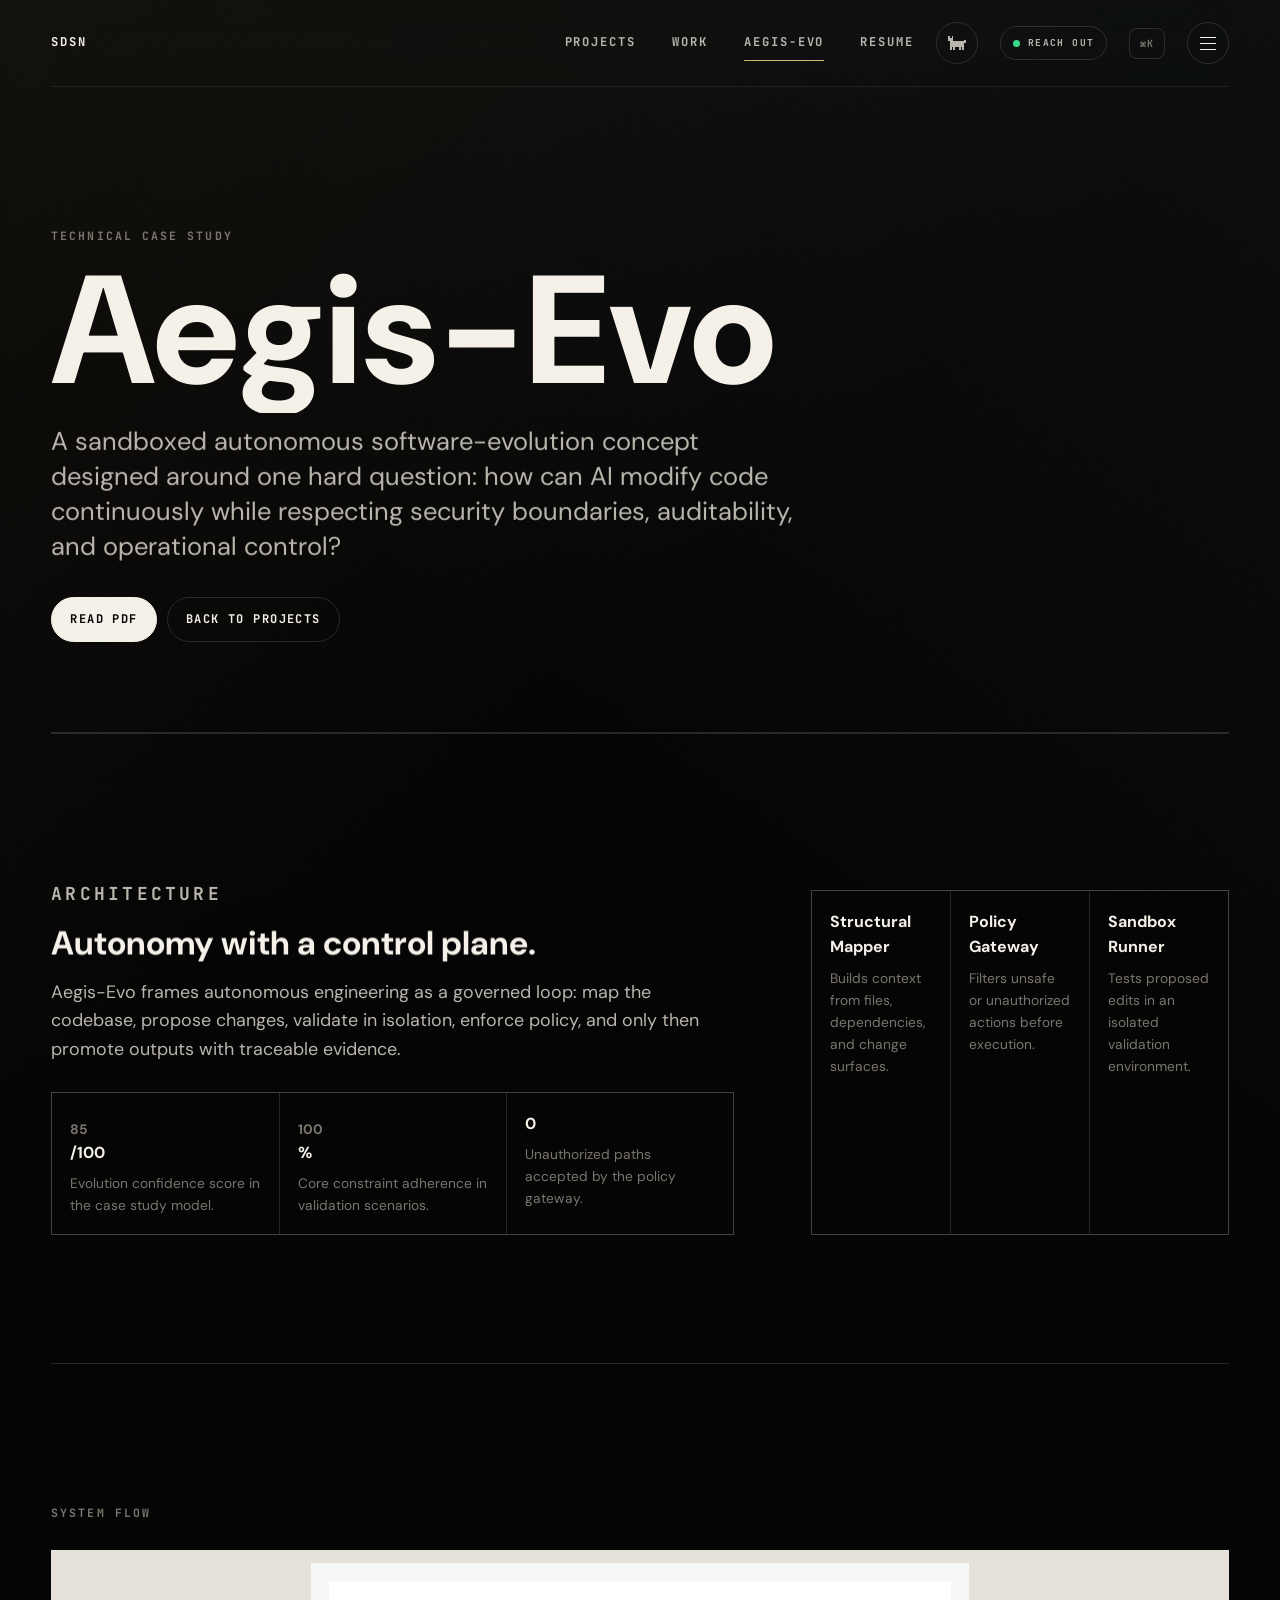
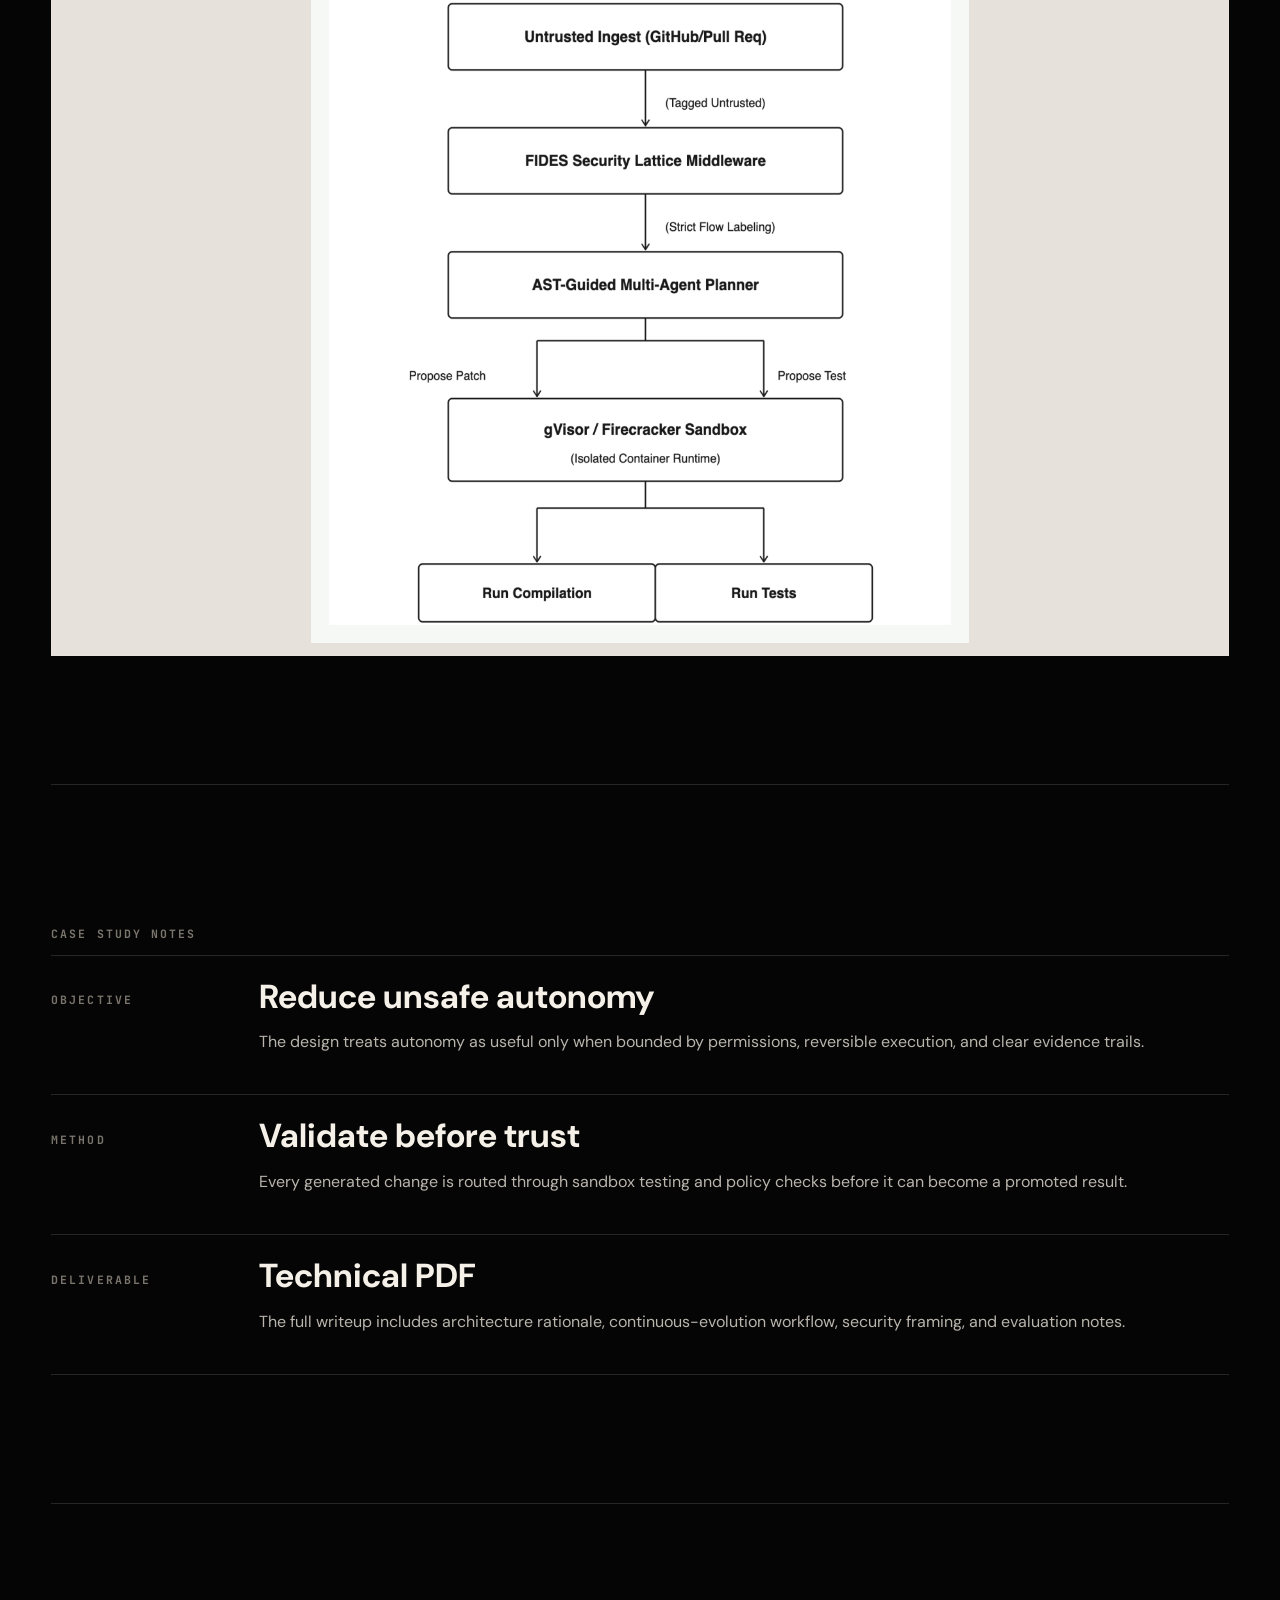
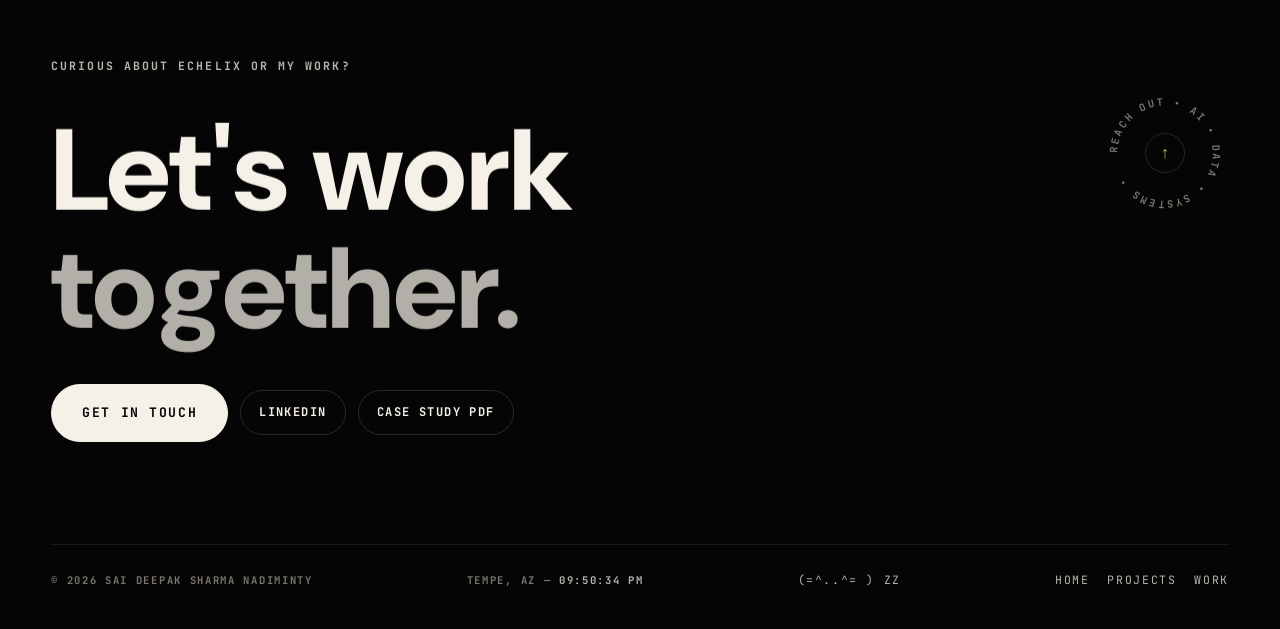
==== commit aed9a84c: "added arcade to nav bar" ====
--- a/aegis-evo.html
+++ b/aegis-evo.html
@@ -87,6 +87,7 @@
             <a href="aegis-evo.html">Aegis-Evo</a>
             <a href="resume_new.pdf">Resume</a>
         </nav>
+            <a class="arcade-cat" href="arcade.html" aria-label="Enter the arcade" title="The arcade"><svg viewBox="0 0 12 8" shape-rendering="crispEdges" aria-hidden="true" focusable="false"><g fill="currentColor"><rect x="1" y="0" width="1" height="1"/><rect x="3" y="0" width="1" height="1"/><rect x="1" y="1" width="1" height="1"/><rect x="2" y="1" width="1" height="1"/><rect x="3" y="1" width="1" height="1"/><rect x="1" y="2" width="1" height="1"/><rect x="2" y="2" width="1" height="1"/><rect x="3" y="2" width="1" height="1"/><rect x="10" y="2" width="1" height="1"/><rect x="2" y="3" width="1" height="1"/><rect x="3" y="3" width="1" height="1"/><rect x="4" y="3" width="1" height="1"/><rect x="5" y="3" width="1" height="1"/><rect x="6" y="3" width="1" height="1"/><rect x="7" y="3" width="1" height="1"/><rect x="8" y="3" width="1" height="1"/><rect x="9" y="3" width="1" height="1"/><rect x="10" y="3" width="1" height="1"/><rect x="2" y="4" width="1" height="1"/><rect x="3" y="4" width="1" height="1"/><rect x="4" y="4" width="1" height="1"/><rect x="5" y="4" width="1" height="1"/><rect x="6" y="4" width="1" height="1"/><rect x="7" y="4" width="1" height="1"/><rect x="8" y="4" width="1" height="1"/><rect x="9" y="4" width="1" height="1"/><rect x="2" y="5" width="1" height="1"/><rect x="3" y="5" width="1" height="1"/><rect x="4" y="5" width="1" height="1"/><rect x="5" y="5" width="1" height="1"/><rect x="6" y="5" width="1" height="1"/><rect x="7" y="5" width="1" height="1"/><rect x="8" y="5" width="1" height="1"/><rect x="9" y="5" width="1" height="1"/><rect x="2" y="6" width="1" height="1"/><rect x="4" y="6" width="1" height="1"/><rect x="7" y="6" width="1" height="1"/><rect x="9" y="6" width="1" height="1"/><rect x="2" y="7" width="1" height="1"/><rect x="4" y="7" width="1" height="1"/><rect x="7" y="7" width="1" height="1"/><rect x="9" y="7" width="1" height="1"/></g></svg></a>
             <a class="status-pill" href="#contact" aria-label="Reach out to learn more about Echelix or my work"><i aria-hidden="true"></i><span>Reach out</span></a>
             <button class="palette-chip" type="button" data-palette-open aria-label="Open command palette (Ctrl+K)">&#8984;K</button>
             <button class="nav-toggle" type="button" aria-label="Open navigation" aria-expanded="false"><span></span></button>
--- a/styles.css
+++ b/styles.css
@@ -2306,6 +2306,31 @@
     display: flex;
     align-items: center;
     gap: clamp(12px, 1.8vw, 22px);
+}
+
+/* Pixel cat in the nav: the visible door to the arcade. */
+.arcade-cat {
+    display: inline-grid;
+    place-items: center;
+    width: 42px;
+    height: 42px;
+    border: 1px solid var(--line);
+    border-radius: 999px;
+    color: var(--platinum);
+    text-decoration: none;
+    transition: color var(--dur-fast) ease, border-color var(--dur-fast) ease, transform var(--dur-fast) var(--ease-out);
+}
+
+.arcade-cat svg {
+    width: 22px;
+    height: auto;
+}
+
+.arcade-cat:hover,
+.arcade-cat:focus-visible {
+    color: var(--gold);
+    border-color: rgba(215, 181, 109, 0.52);
+    transform: translateY(-2px);
 }
 
 .status-pill {
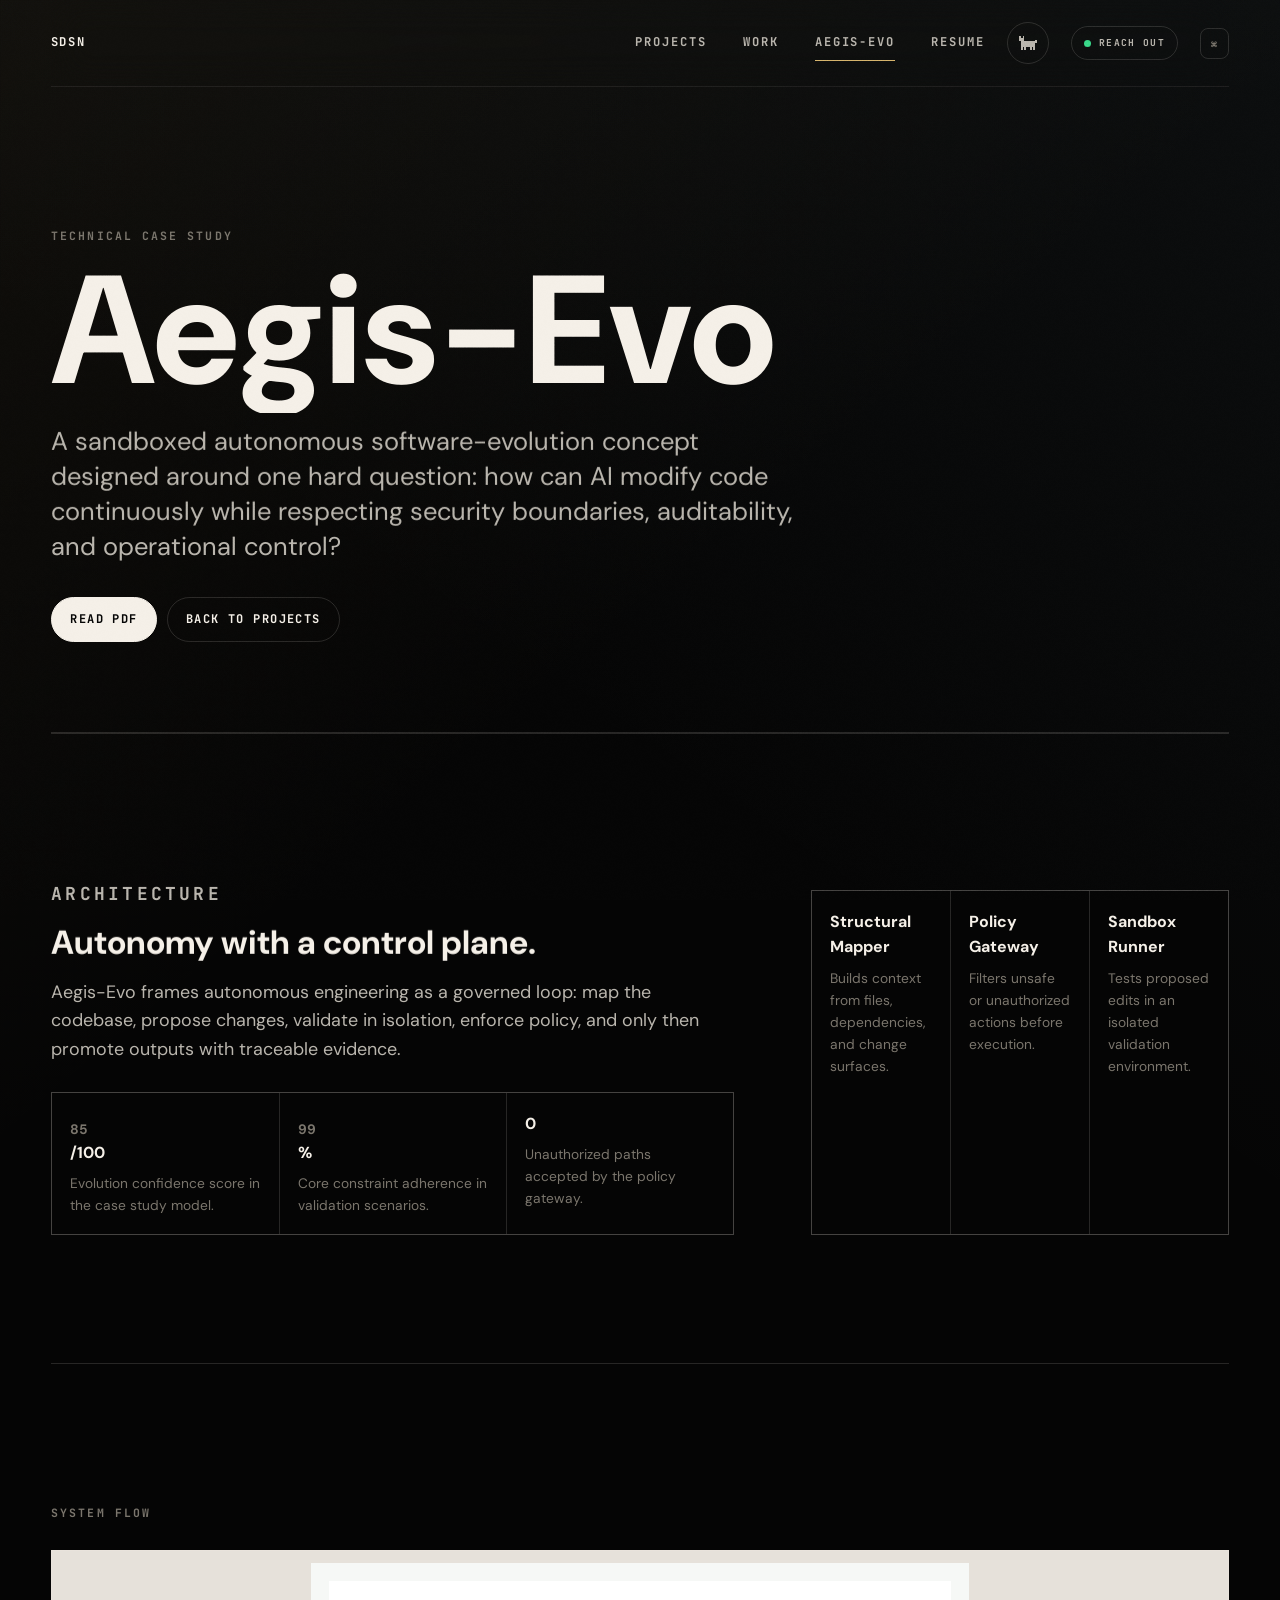
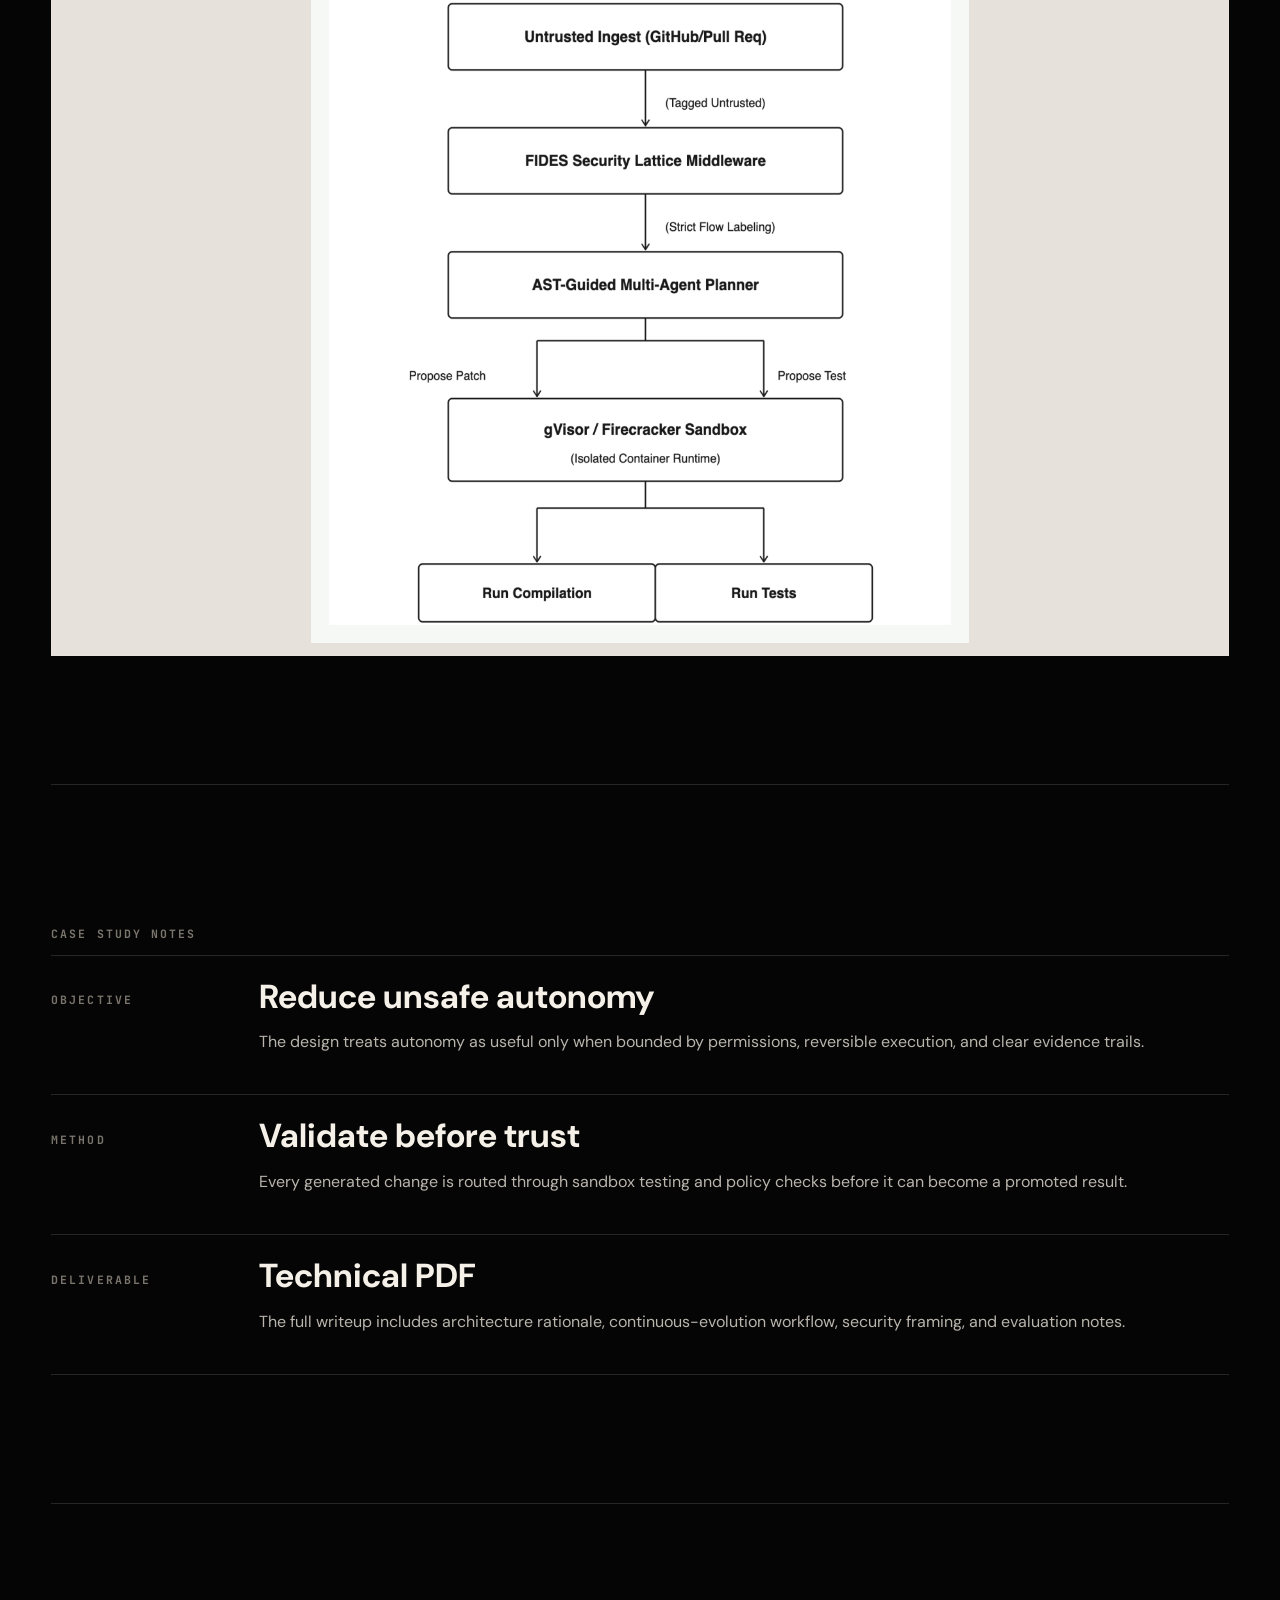
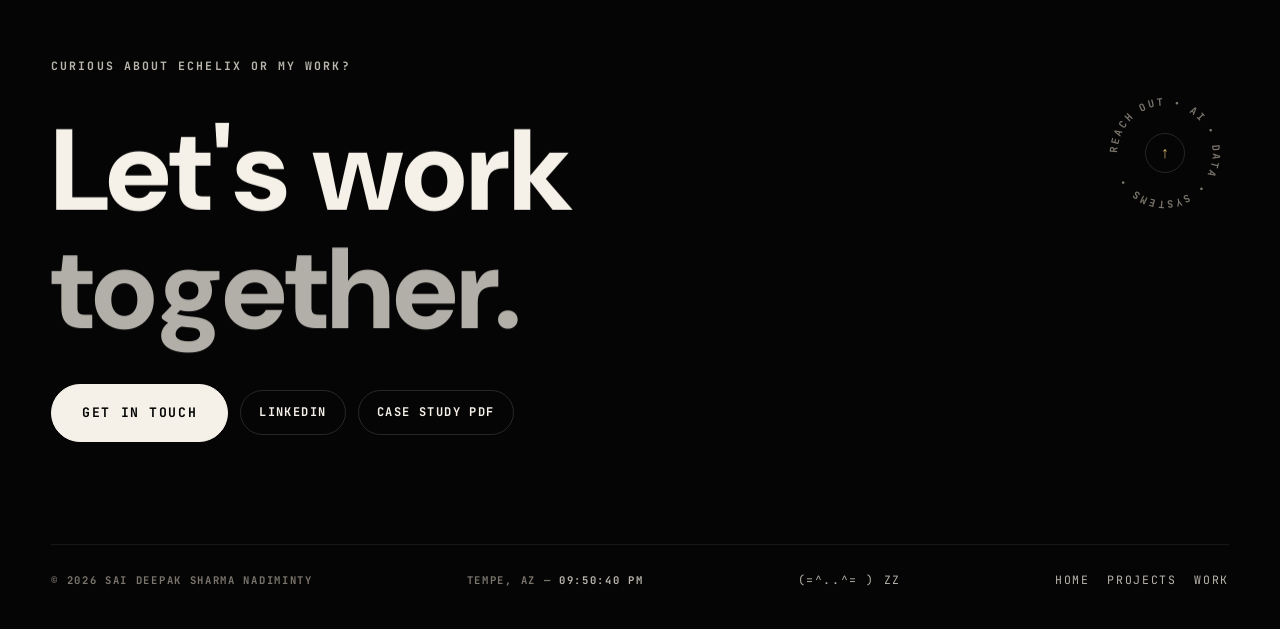
==== commit 9170eab4: "fixing bugs" ====
--- a/aegis-evo.html
+++ b/aegis-evo.html
@@ -89,7 +89,7 @@
         </nav>
             <a class="arcade-cat" href="arcade.html" aria-label="Enter the arcade" title="The arcade"><svg viewBox="0 0 12 8" shape-rendering="crispEdges" aria-hidden="true" focusable="false"><g fill="currentColor"><rect x="1" y="0" width="1" height="1"/><rect x="3" y="0" width="1" height="1"/><rect x="1" y="1" width="1" height="1"/><rect x="2" y="1" width="1" height="1"/><rect x="3" y="1" width="1" height="1"/><rect x="1" y="2" width="1" height="1"/><rect x="2" y="2" width="1" height="1"/><rect x="3" y="2" width="1" height="1"/><rect x="10" y="2" width="1" height="1"/><rect x="2" y="3" width="1" height="1"/><rect x="3" y="3" width="1" height="1"/><rect x="4" y="3" width="1" height="1"/><rect x="5" y="3" width="1" height="1"/><rect x="6" y="3" width="1" height="1"/><rect x="7" y="3" width="1" height="1"/><rect x="8" y="3" width="1" height="1"/><rect x="9" y="3" width="1" height="1"/><rect x="10" y="3" width="1" height="1"/><rect x="2" y="4" width="1" height="1"/><rect x="3" y="4" width="1" height="1"/><rect x="4" y="4" width="1" height="1"/><rect x="5" y="4" width="1" height="1"/><rect x="6" y="4" width="1" height="1"/><rect x="7" y="4" width="1" height="1"/><rect x="8" y="4" width="1" height="1"/><rect x="9" y="4" width="1" height="1"/><rect x="2" y="5" width="1" height="1"/><rect x="3" y="5" width="1" height="1"/><rect x="4" y="5" width="1" height="1"/><rect x="5" y="5" width="1" height="1"/><rect x="6" y="5" width="1" height="1"/><rect x="7" y="5" width="1" height="1"/><rect x="8" y="5" width="1" height="1"/><rect x="9" y="5" width="1" height="1"/><rect x="2" y="6" width="1" height="1"/><rect x="4" y="6" width="1" height="1"/><rect x="7" y="6" width="1" height="1"/><rect x="9" y="6" width="1" height="1"/><rect x="2" y="7" width="1" height="1"/><rect x="4" y="7" width="1" height="1"/><rect x="7" y="7" width="1" height="1"/><rect x="9" y="7" width="1" height="1"/></g></svg></a>
             <a class="status-pill" href="#contact" aria-label="Reach out to learn more about Echelix or my work"><i aria-hidden="true"></i><span>Reach out</span></a>
-            <button class="palette-chip" type="button" data-palette-open aria-label="Open command palette (Ctrl+K)">&#8984;K</button>
+            <button class="palette-chip" type="button" data-palette-open aria-label="Open command palette (Ctrl+K)">&#8984;</button>
             <button class="nav-toggle" type="button" aria-label="Open navigation" aria-expanded="false"><span></span></button>
         </div>
     </header>
--- a/styles.css
+++ b/styles.css
@@ -262,10 +262,10 @@
     border-color: rgba(215, 181, 109, 0.52);
 }
 
-/* Without the motion layer the burger only drives the mobile dropdown, so
-   hide it on desktop where the inline links already cover navigation. */
+/* Desktop shows the inline links, so the burger only exists on mobile where
+   it opens the overlay menu. */
 @media (min-width: 901px) {
-    html:not(.has-motion) .nav-toggle {
+    .nav-toggle {
         display: none;
     }
 }
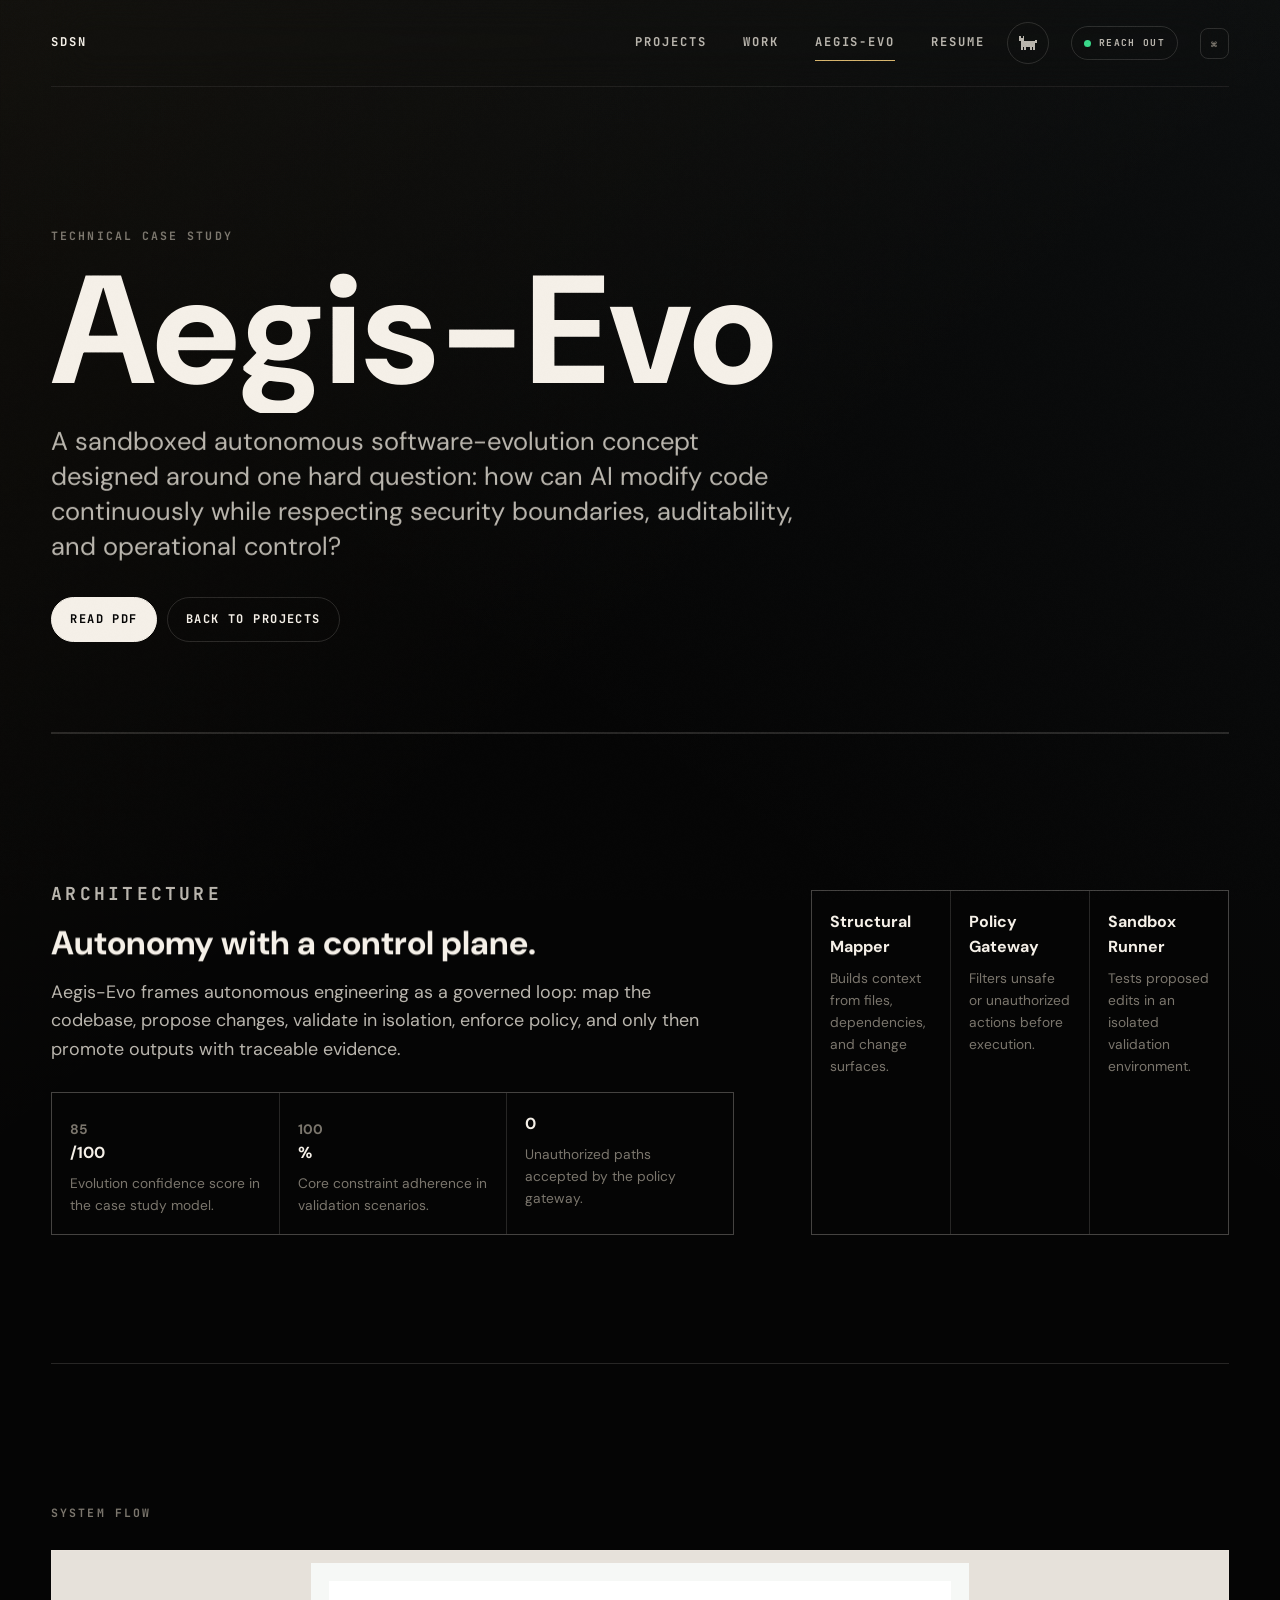
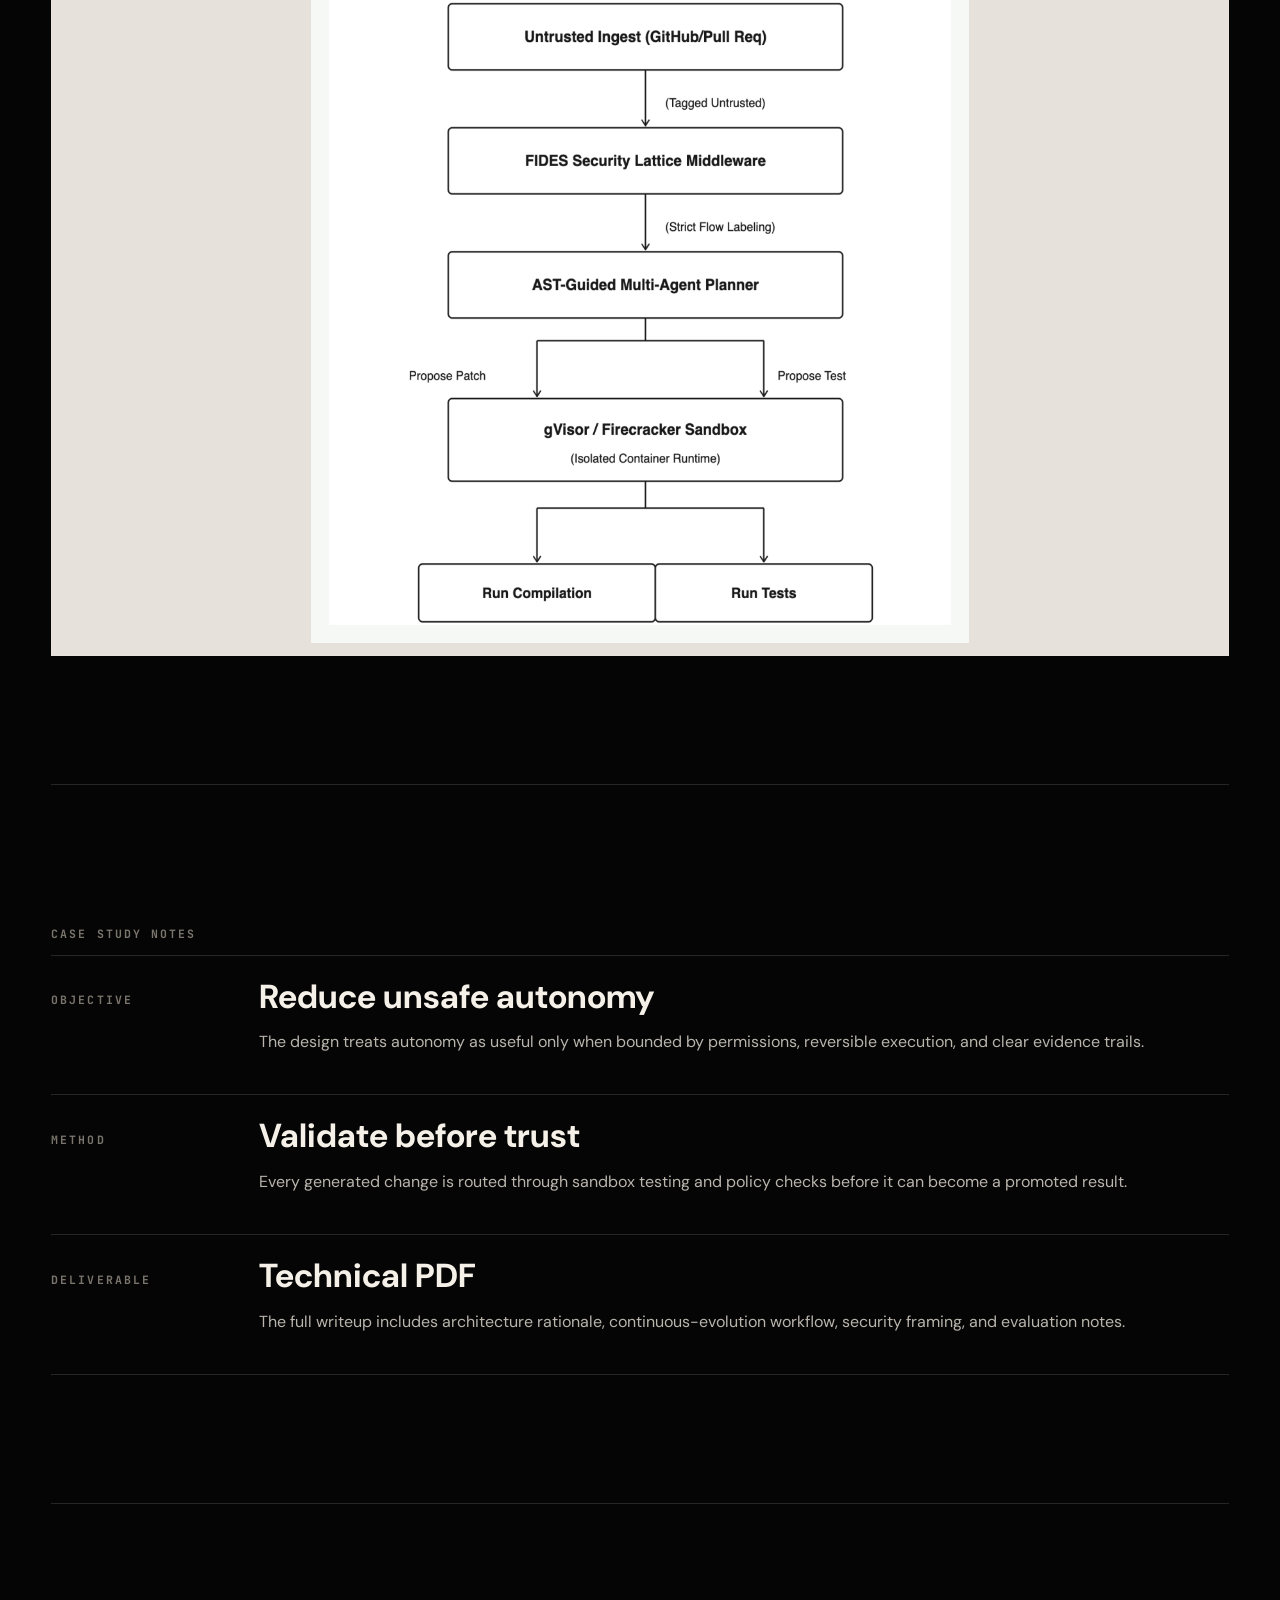
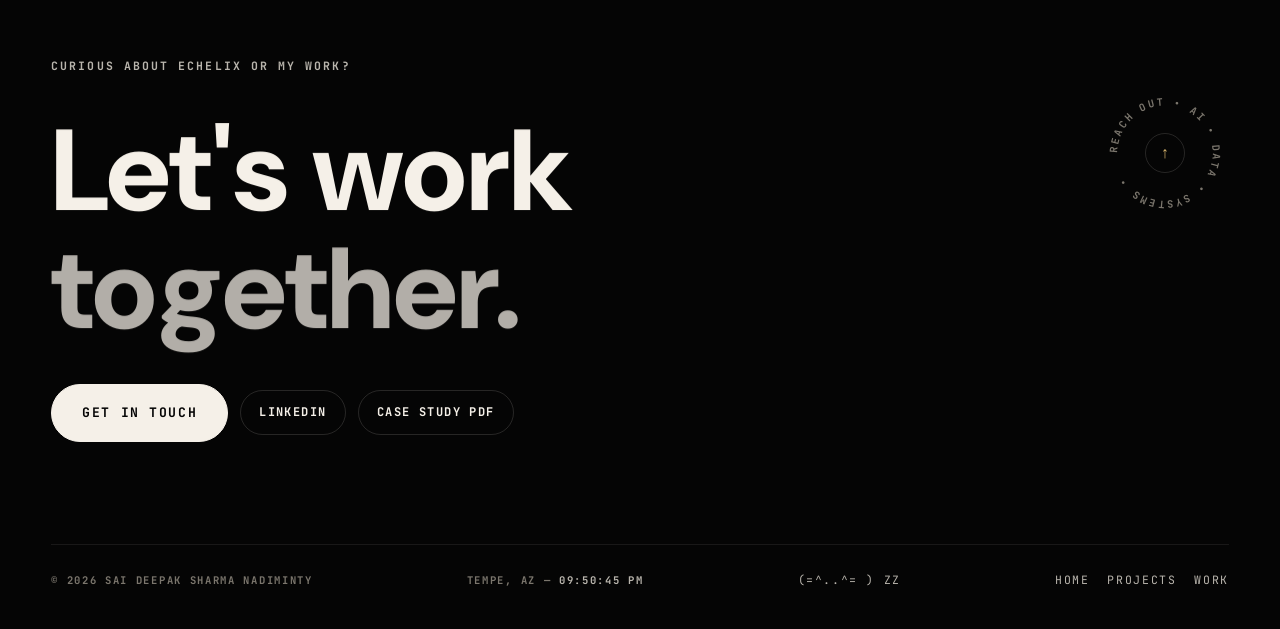
==== commit c9c63aa9: "fixed glitches" ====
--- a/aegis-evo.html
+++ b/aegis-evo.html
@@ -29,7 +29,7 @@
             setTimeout(function () { d.classList.remove("is-arriving"); }, 4000);
         })();
     </script>
-    <link rel="stylesheet" href="styles.css?v=next-1" />
+    <link rel="stylesheet" href="styles.css?v=next-3" />
     <noscript>
         <style>
             .loading-screen { display: none !important; }
@@ -189,8 +189,8 @@
     <script src="assets/vendor/gsap.min.js"></script>
     <script src="assets/vendor/ScrollTrigger.min.js"></script>
     <script src="assets/vendor/lenis.min.js"></script>
-    <script src="script.js?v=next-1"></script>
-    <script src="motion.js?v=next-1"></script>
-    <script src="extras.js?v=next-1"></script>
+    <script src="script.js?v=next-3"></script>
+    <script src="motion.js?v=next-3"></script>
+    <script src="extras.js?v=next-3"></script>
 </body>
 </html>
--- a/styles.css
+++ b/styles.css
@@ -1717,16 +1717,33 @@
 /* Custom cursor dot: GSAP-driven, fine pointers only, native cursor kept. */
 .cursor-dot {
     position: fixed;
-    top: -5px;
-    left: -5px;
-    z-index: 300;
-    width: 10px;
-    height: 10px;
+    top: -3px;
+    left: -3px;
+    z-index: 301;
+    width: 6px;
+    height: 6px;
     border-radius: 50%;
-    background: #fff;
-    mix-blend-mode: difference;
+    background: var(--ivory);
     pointer-events: none;
     opacity: 0;
+}
+
+.cursor-ring {
+    position: fixed;
+    top: -17px;
+    left: -17px;
+    z-index: 300;
+    width: 34px;
+    height: 34px;
+    border: 1px solid rgba(245, 240, 232, 0.45);
+    border-radius: 50%;
+    pointer-events: none;
+    opacity: 0;
+    transition: border-color 0.25s ease;
+}
+
+.cursor-ring.is-hot {
+    border-color: rgba(215, 181, 109, 0.9);
 }
 
 /* ---------------------------------------------------------------------------
@@ -2200,7 +2217,9 @@
     opacity: 1;
 }
 
-@media (max-width: 900px) {
+/* Below 1100px the CTA buttons row can run underneath the absolute badge, so
+   drop it into normal flow well before that happens. */
+@media (max-width: 1100px) {
     .spin-badge {
         position: static;
         margin-top: 26px;
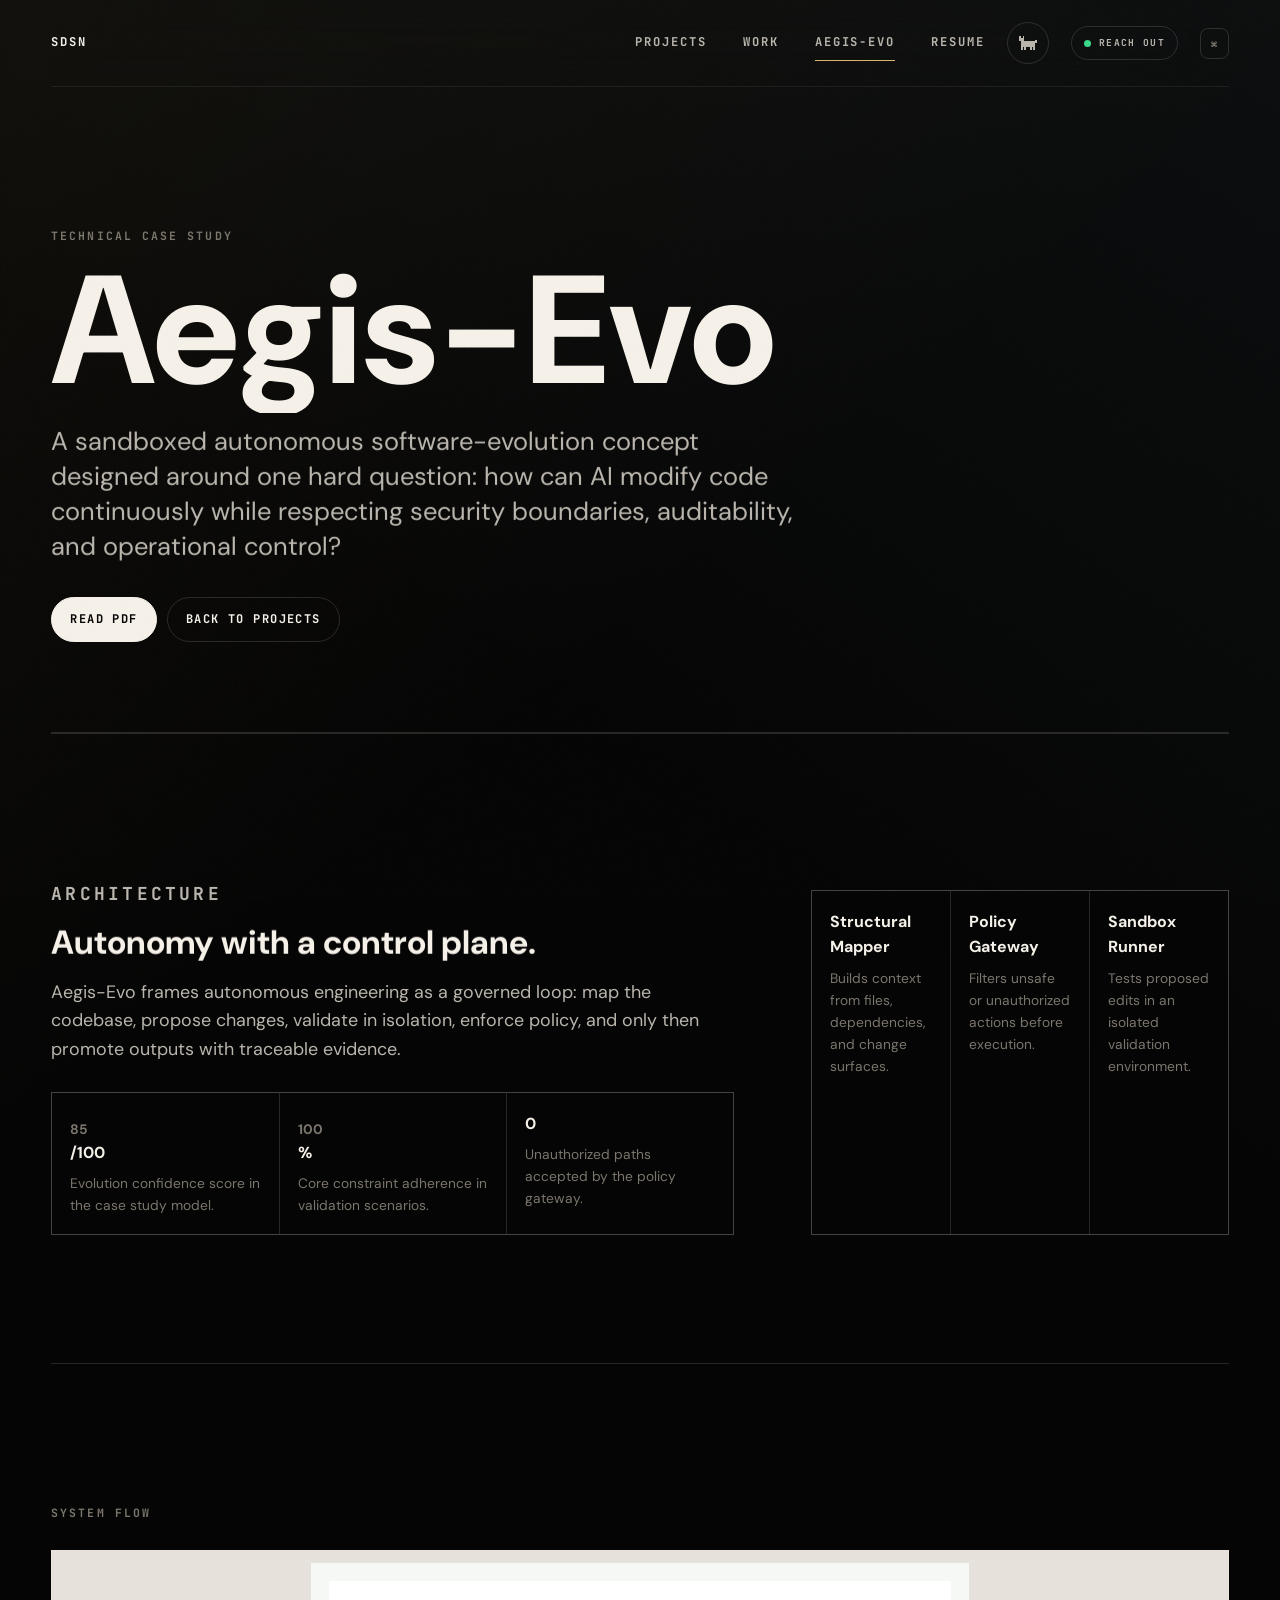
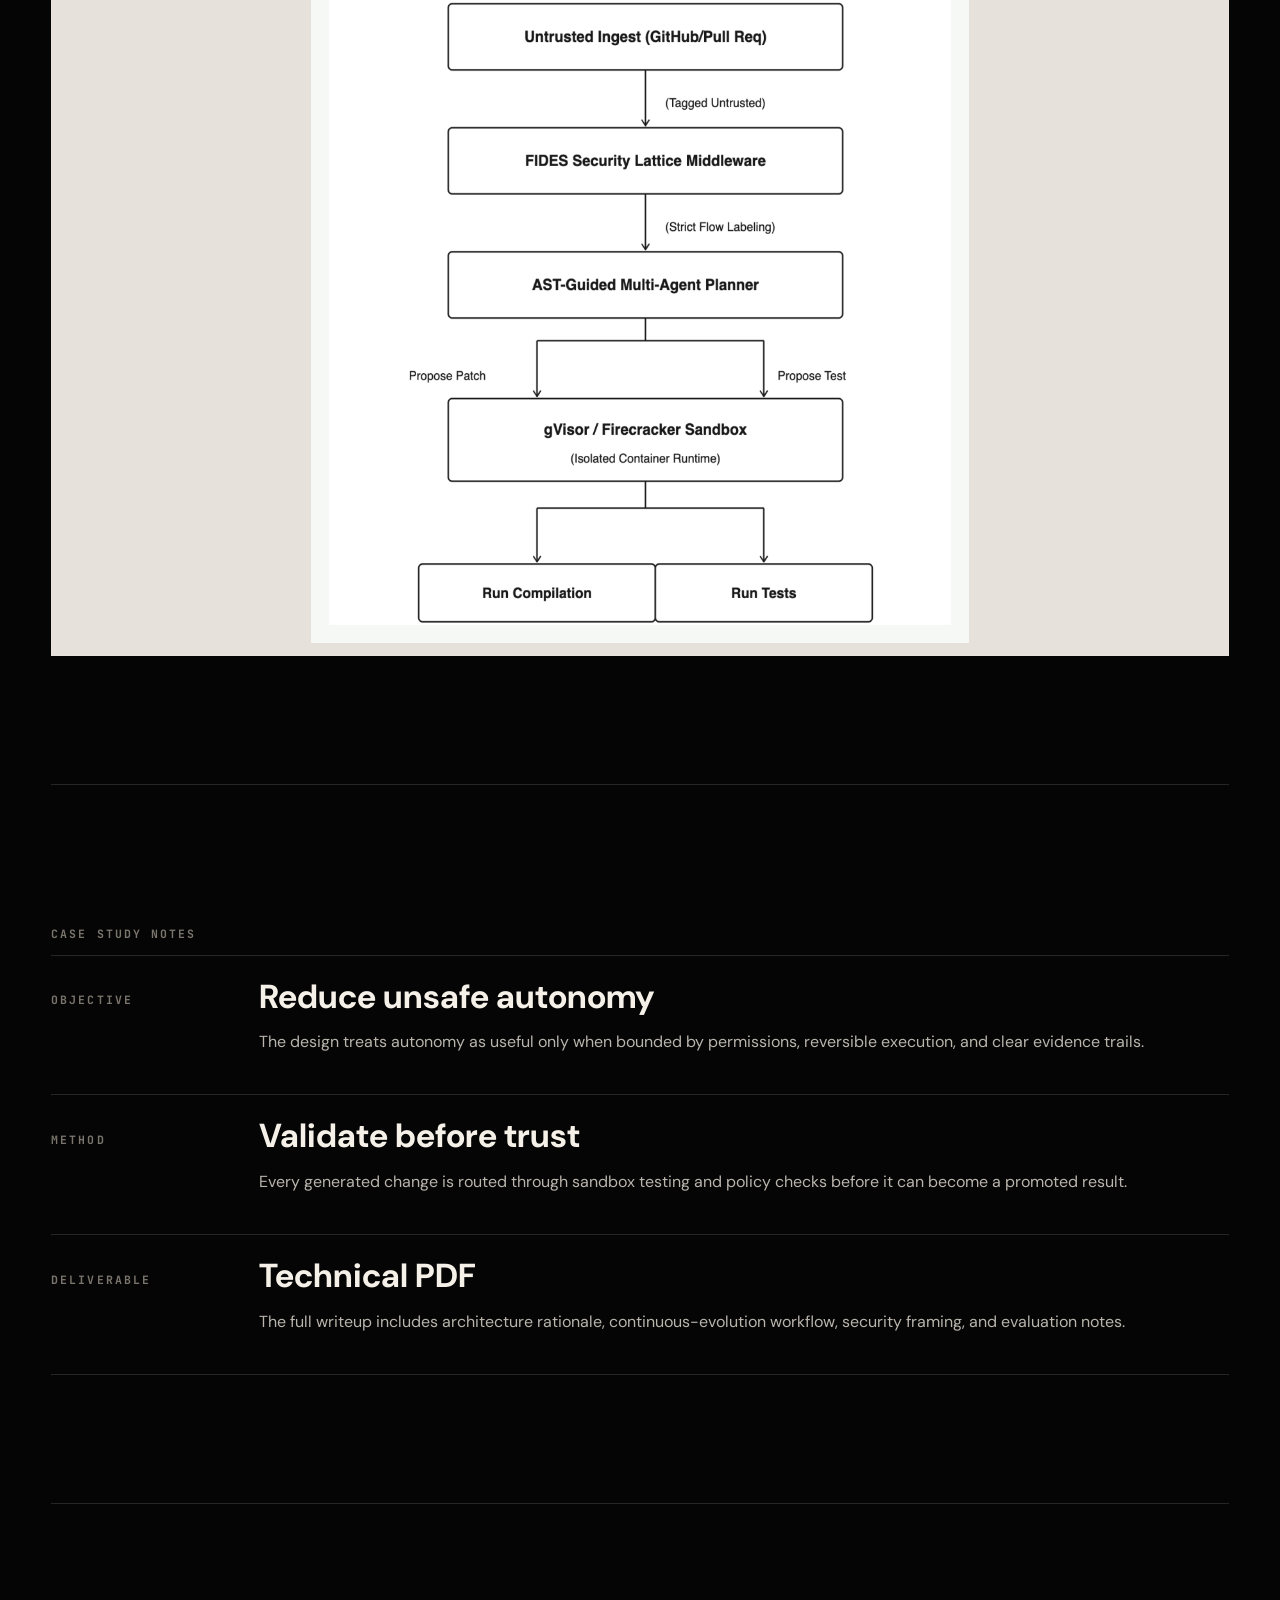
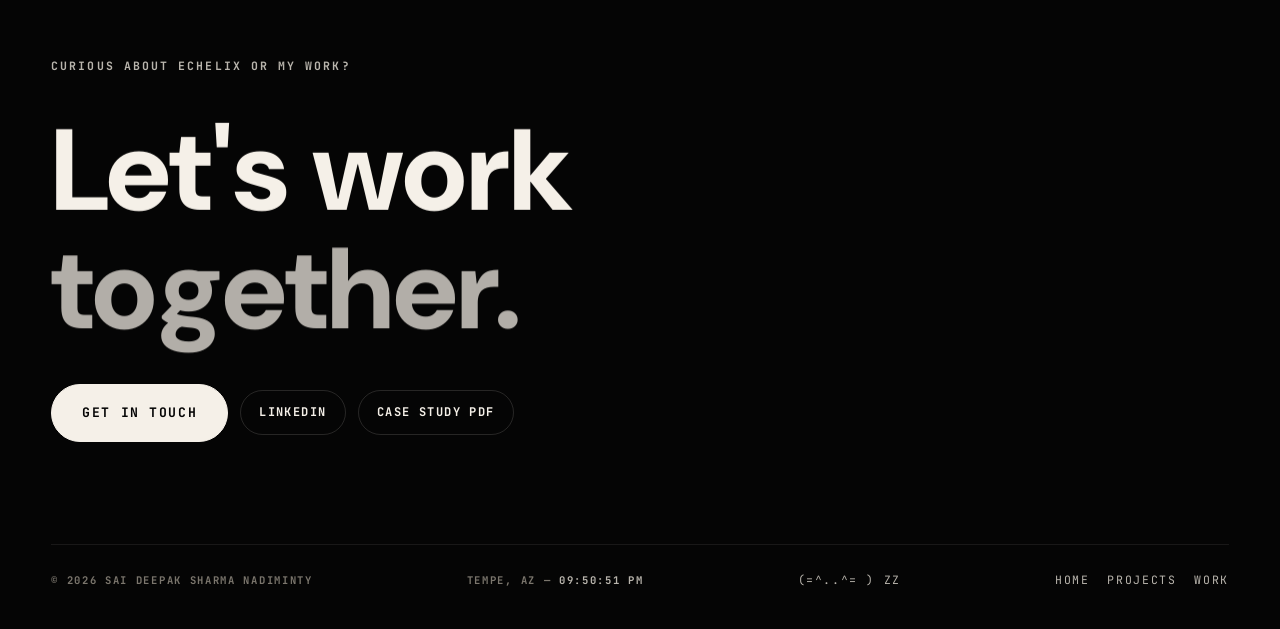
==== commit 0e5c6a79: "removed the circle thingy" ====
--- a/aegis-evo.html
+++ b/aegis-evo.html
@@ -167,13 +167,6 @@
                 <a class="button" href="https://www.linkedin.com/in/sai-deepak-sharma-09518b210/" target="_blank" rel="noreferrer"><span>LinkedIn</span></a>
                 <a class="button" href="aegis-evo-case-study.pdf"><span>Case Study PDF</span></a>
             </div>
-            <button class="spin-badge" type="button" data-magnetic aria-label="Back to top">
-                <svg viewBox="0 0 100 100" aria-hidden="true" focusable="false">
-                    <defs><path id="badge-circle" d="M 50,50 m -37,0 a 37,37 0 1,1 74,0 a 37,37 0 1,1 -74,0" /></defs>
-                    <text><textPath href="#badge-circle">REACH OUT &#8226; AI &#8226; DATA &#8226; SYSTEMS &#8226;&#160;</textPath></text>
-                </svg>
-                <span class="spin-badge-arrow" aria-hidden="true">&#8593;</span>
-            </button>
         </div>
         <div class="footer-meta">
             <p>© 2026 Sai Deepak Sharma Nadiminty</p>
--- a/styles.css
+++ b/styles.css
@@ -2123,65 +2123,11 @@
 }
 
 /* ---------------------------------------------------------------------------
-   Creative elements: rotating scroll-top badge, footer clock, card glow.
+   Creative elements: footer clock, card glow.
 --------------------------------------------------------------------------- */
 
 .footer-cta {
     position: relative;
-}
-
-.spin-badge {
-    position: absolute;
-    right: 0;
-    top: clamp(18px, 4vw, 44px);
-    width: clamp(96px, 10vw, 132px);
-    aspect-ratio: 1;
-    display: grid;
-    place-items: center;
-    padding: 0;
-    border: 0;
-    background: transparent;
-    color: var(--dim);
-    cursor: pointer;
-}
-
-.spin-badge svg {
-    position: absolute;
-    inset: 0;
-    width: 100%;
-    height: 100%;
-    animation: badge-spin 18s linear infinite;
-}
-
-.spin-badge text {
-    fill: var(--dim);
-    font-family: var(--mono);
-    font-size: 8px;
-    font-weight: 700;
-    letter-spacing: 0.22em;
-    text-transform: uppercase;
-}
-
-.spin-badge-arrow {
-    display: grid;
-    place-items: center;
-    width: 40px;
-    height: 40px;
-    border: 1px solid var(--line);
-    border-radius: 999px;
-    color: var(--gold);
-    font-size: 1rem;
-    transition: border-color var(--dur-fast) ease, background var(--dur-fast) ease;
-}
-
-.spin-badge:hover .spin-badge-arrow,
-.spin-badge:focus-visible .spin-badge-arrow {
-    border-color: rgba(215, 181, 109, 0.55);
-    background: rgba(245, 240, 232, 0.045);
-}
-
-@keyframes badge-spin {
-    to { transform: rotate(360deg); }
 }
 
 .footer-time {
@@ -2215,16 +2161,6 @@
 
 .glow-host:hover .glow {
     opacity: 1;
-}
-
-/* Below 1100px the CTA buttons row can run underneath the absolute badge, so
-   drop it into normal flow well before that happens. */
-@media (max-width: 1100px) {
-    .spin-badge {
-        position: static;
-        margin-top: 26px;
-        justify-self: start;
-    }
 }
 
 @media (prefers-reduced-motion: reduce) {
